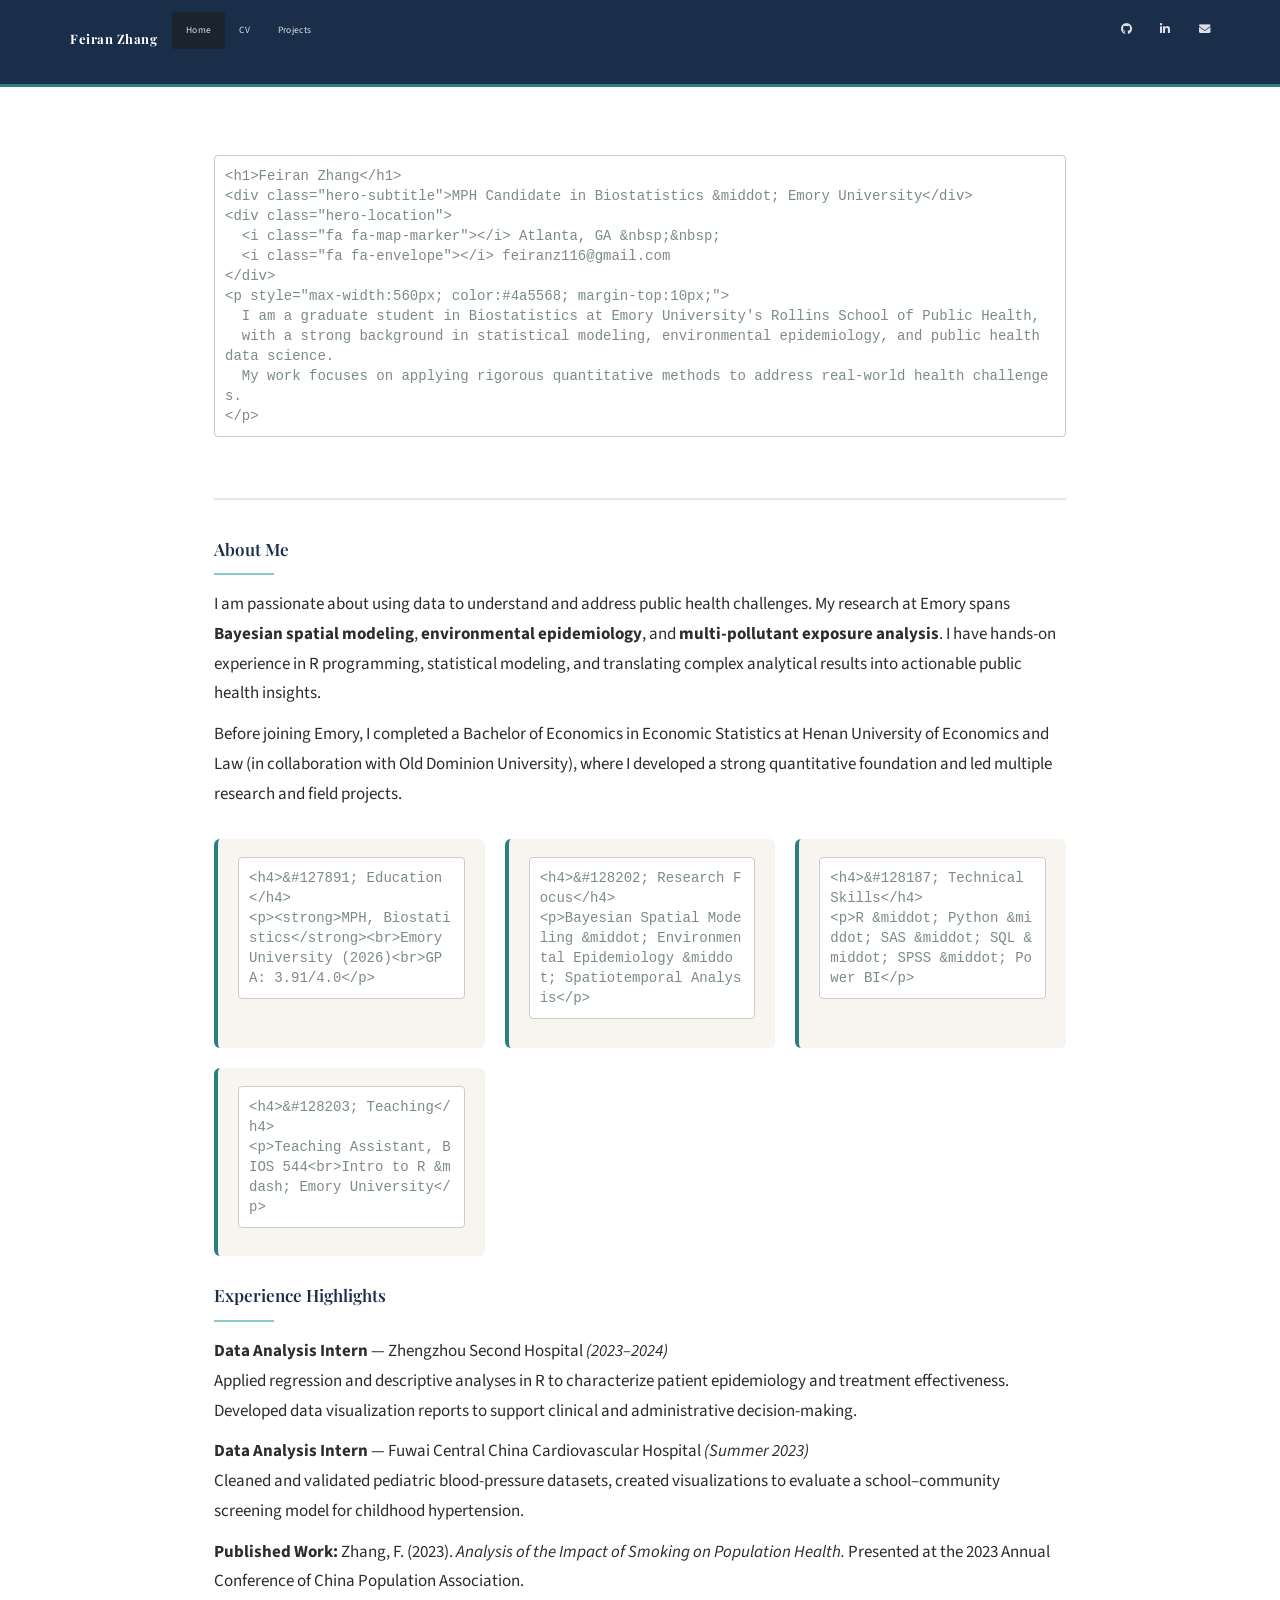
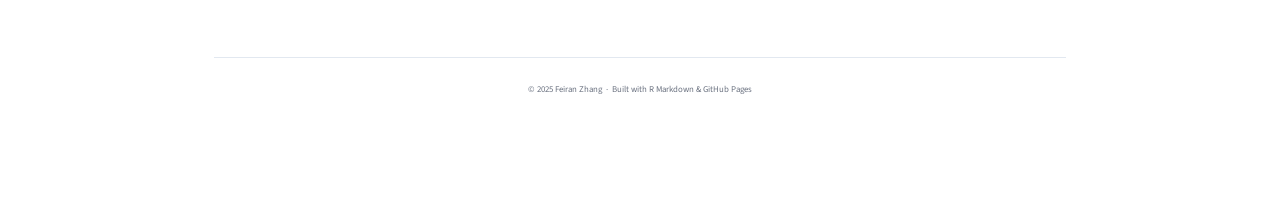
==== docs/index.html @ 0eebd3c4 "Initial website" ====
<!DOCTYPE html>

<html>

<head>

<meta charset="utf-8" />
<meta name="generator" content="pandoc" />
<meta http-equiv="X-UA-Compatible" content="IE=EDGE" />




<title>index.knit</title>

<script src="site_libs/header-attrs-2.31/header-attrs.js"></script>
<script src="site_libs/jquery-3.6.0/jquery-3.6.0.min.js"></script>
<meta name="viewport" content="width=device-width, initial-scale=1" />
<link href="site_libs/bootstrap-3.3.5/css/flatly.min.css" rel="stylesheet" />
<script src="site_libs/bootstrap-3.3.5/js/bootstrap.min.js"></script>
<script src="site_libs/bootstrap-3.3.5/shim/html5shiv.min.js"></script>
<script src="site_libs/bootstrap-3.3.5/shim/respond.min.js"></script>
<style>h1 {font-size: 34px;}
       h1.title {font-size: 38px;}
       h2 {font-size: 30px;}
       h3 {font-size: 24px;}
       h4 {font-size: 18px;}
       h5 {font-size: 16px;}
       h6 {font-size: 12px;}
       code {color: inherit; background-color: rgba(0, 0, 0, 0.04);}
       pre:not([class]) { background-color: white }</style>
<script src="site_libs/navigation-1.1/tabsets.js"></script>
<link href="site_libs/font-awesome-6.5.2/css/all.min.css" rel="stylesheet" />
<link href="site_libs/font-awesome-6.5.2/css/v4-shims.min.css" rel="stylesheet" />

<style type="text/css">
  code{white-space: pre-wrap;}
  span.smallcaps{font-variant: small-caps;}
  span.underline{text-decoration: underline;}
  div.column{display: inline-block; vertical-align: top; width: 50%;}
  div.hanging-indent{margin-left: 1.5em; text-indent: -1.5em;}
  ul.task-list{list-style: none;}
    </style>







<link rel="stylesheet" href="styles.css" type="text/css" />



<style type = "text/css">
.main-container {
  max-width: 940px;
  margin-left: auto;
  margin-right: auto;
}
img {
  max-width:100%;
}
.tabbed-pane {
  padding-top: 12px;
}
.html-widget {
  margin-bottom: 20px;
}
button.code-folding-btn:focus {
  outline: none;
}
summary {
  display: list-item;
}
details > summary > p:only-child {
  display: inline;
}
pre code {
  padding: 0;
}
</style>


<style type="text/css">
.dropdown-submenu {
  position: relative;
}
.dropdown-submenu>.dropdown-menu {
  top: 0;
  left: 100%;
  margin-top: -6px;
  margin-left: -1px;
  border-radius: 0 6px 6px 6px;
}
.dropdown-submenu:hover>.dropdown-menu {
  display: block;
}
.dropdown-submenu>a:after {
  display: block;
  content: " ";
  float: right;
  width: 0;
  height: 0;
  border-color: transparent;
  border-style: solid;
  border-width: 5px 0 5px 5px;
  border-left-color: #cccccc;
  margin-top: 5px;
  margin-right: -10px;
}
.dropdown-submenu:hover>a:after {
  border-left-color: #adb5bd;
}
.dropdown-submenu.pull-left {
  float: none;
}
.dropdown-submenu.pull-left>.dropdown-menu {
  left: -100%;
  margin-left: 10px;
  border-radius: 6px 0 6px 6px;
}
</style>

<script type="text/javascript">
// manage active state of menu based on current page
$(document).ready(function () {
  // active menu anchor
  href = window.location.pathname
  href = href.substr(href.lastIndexOf('/') + 1)
  if (href === "")
    href = "index.html";
  var menuAnchor = $('a[href="' + href + '"]');

  // mark the anchor link active (and if it's in a dropdown, also mark that active)
  var dropdown = menuAnchor.closest('li.dropdown');
  if (window.bootstrap) { // Bootstrap 4+
    menuAnchor.addClass('active');
    dropdown.find('> .dropdown-toggle').addClass('active');
  } else { // Bootstrap 3
    menuAnchor.parent().addClass('active');
    dropdown.addClass('active');
  }

  // Navbar adjustments
  var navHeight = $(".navbar").first().height() + 15;
  var style = document.createElement('style');
  var pt = "padding-top: " + navHeight + "px; ";
  var mt = "margin-top: -" + navHeight + "px; ";
  var css = "";
  // offset scroll position for anchor links (for fixed navbar)
  for (var i = 1; i <= 6; i++) {
    css += ".section h" + i + "{ " + pt + mt + "}\n";
  }
  style.innerHTML = "body {" + pt + "padding-bottom: 40px; }\n" + css;
  document.head.appendChild(style);
});
</script>

<!-- tabsets -->

<style type="text/css">
.tabset-dropdown > .nav-tabs {
  display: inline-table;
  max-height: 500px;
  min-height: 44px;
  overflow-y: auto;
  border: 1px solid #ddd;
  border-radius: 4px;
}

.tabset-dropdown > .nav-tabs > li.active:before, .tabset-dropdown > .nav-tabs.nav-tabs-open:before {
  content: "\e259";
  font-family: 'Glyphicons Halflings';
  display: inline-block;
  padding: 10px;
  border-right: 1px solid #ddd;
}

.tabset-dropdown > .nav-tabs.nav-tabs-open > li.active:before {
  content: "\e258";
  font-family: 'Glyphicons Halflings';
  border: none;
}

.tabset-dropdown > .nav-tabs > li.active {
  display: block;
}

.tabset-dropdown > .nav-tabs > li > a,
.tabset-dropdown > .nav-tabs > li > a:focus,
.tabset-dropdown > .nav-tabs > li > a:hover {
  border: none;
  display: inline-block;
  border-radius: 4px;
  background-color: transparent;
}

.tabset-dropdown > .nav-tabs.nav-tabs-open > li {
  display: block;
  float: none;
}

.tabset-dropdown > .nav-tabs > li {
  display: none;
}
</style>

<!-- code folding -->




</head>

<body>


<div class="container-fluid main-container">




<div class="navbar navbar-default  navbar-fixed-top" role="navigation">
  <div class="container">
    <div class="navbar-header">
      <button type="button" class="navbar-toggle collapsed" data-toggle="collapse" data-bs-toggle="collapse" data-target="#navbar" data-bs-target="#navbar">
        <span class="icon-bar"></span>
        <span class="icon-bar"></span>
        <span class="icon-bar"></span>
      </button>
      <a class="navbar-brand" href="index.html">Feiran Zhang</a>
    </div>
    <div id="navbar" class="navbar-collapse collapse">
      <ul class="nav navbar-nav">
        <li>
  <a href="index.html">Home</a>
</li>
<li>
  <a href="cv.html">CV</a>
</li>
<li>
  <a href="projects.html">Projects</a>
</li>
      </ul>
      <ul class="nav navbar-nav navbar-right">
        <li>
  <a href="https://github.com/feiran924">
    <span class="fa fa-github"></span>
     
  </a>
</li>
<li>
  <a href="https://www.linkedin.com/in/feiran-zhang-b29710403">
    <span class="fa fa-linkedin"></span>
     
  </a>
</li>
<li>
  <a href="mailto:feiranz116@gmail.com">
    <span class="fa fa-envelope"></span>
     
  </a>
</li>
      </ul>
    </div><!--/.nav-collapse -->
  </div><!--/.container -->
</div><!--/.navbar -->

<div id="header">




</div>


<div class="hero-section">
<div class="hero-text">
<pre><code>&lt;h1&gt;Feiran Zhang&lt;/h1&gt;
&lt;div class=&quot;hero-subtitle&quot;&gt;MPH Candidate in Biostatistics &amp;middot; Emory University&lt;/div&gt;
&lt;div class=&quot;hero-location&quot;&gt;
  &lt;i class=&quot;fa fa-map-marker&quot;&gt;&lt;/i&gt; Atlanta, GA &amp;nbsp;&amp;nbsp;
  &lt;i class=&quot;fa fa-envelope&quot;&gt;&lt;/i&gt; feiranz116@gmail.com
&lt;/div&gt;
&lt;p style=&quot;max-width:560px; color:#4a5568; margin-top:10px;&quot;&gt;
  I am a graduate student in Biostatistics at Emory University&#39;s Rollins School of Public Health, 
  with a strong background in statistical modeling, environmental epidemiology, and public health data science. 
  My work focuses on applying rigorous quantitative methods to address real-world health challenges.
&lt;/p&gt;</code></pre>
</div>
</div>
<div id="about-me" class="section level2">
<h2>About Me</h2>
<hr class="section-divider">
<p>I am passionate about using data to understand and address public
health challenges. My research at Emory spans <strong>Bayesian spatial
modeling</strong>, <strong>environmental epidemiology</strong>, and
<strong>multi-pollutant exposure analysis</strong>. I have hands-on
experience in R programming, statistical modeling, and translating
complex analytical results into actionable public health insights.</p>
<p>Before joining Emory, I completed a Bachelor of Economics in Economic
Statistics at Henan University of Economics and Law (in collaboration
with Old Dominion University), where I developed a strong quantitative
foundation and led multiple research and field projects.</p>
<div class="info-grid">
<div class="info-card">
<pre><code>&lt;h4&gt;&amp;#127891; Education&lt;/h4&gt;
&lt;p&gt;&lt;strong&gt;MPH, Biostatistics&lt;/strong&gt;&lt;br&gt;Emory University (2026)&lt;br&gt;GPA: 3.91/4.0&lt;/p&gt;</code></pre>
</div>
<div class="info-card">
<pre><code>&lt;h4&gt;&amp;#128202; Research Focus&lt;/h4&gt;
&lt;p&gt;Bayesian Spatial Modeling &amp;middot; Environmental Epidemiology &amp;middot; Spatiotemporal Analysis&lt;/p&gt;</code></pre>
</div>
<div class="info-card">
<pre><code>&lt;h4&gt;&amp;#128187; Technical Skills&lt;/h4&gt;
&lt;p&gt;R &amp;middot; Python &amp;middot; SAS &amp;middot; SQL &amp;middot; SPSS &amp;middot; Power BI&lt;/p&gt;</code></pre>
</div>
<div class="info-card">
<pre><code>&lt;h4&gt;&amp;#128203; Teaching&lt;/h4&gt;
&lt;p&gt;Teaching Assistant, BIOS 544&lt;br&gt;Intro to R &amp;mdash; Emory University&lt;/p&gt;</code></pre>
</div>
</div>
</div>
<div id="experience-highlights" class="section level2">
<h2>Experience Highlights</h2>
<hr class="section-divider">
<p><strong>Data Analysis Intern</strong> — Zhengzhou Second Hospital
<em>(2023–2024)</em><br />
Applied regression and descriptive analyses in R to characterize patient
epidemiology and treatment effectiveness. Developed data visualization
reports to support clinical and administrative decision-making.</p>
<p><strong>Data Analysis Intern</strong> — Fuwai Central China
Cardiovascular Hospital <em>(Summer 2023)</em><br />
Cleaned and validated pediatric blood-pressure datasets, created
visualizations to evaluate a school–community screening model for
childhood hypertension.</p>
<p><strong>Published Work:</strong> Zhang, F. (2023). <em>Analysis of
the Impact of Smoking on Population Health.</em> Presented at the 2023
Annual Conference of China Population Association.</p>
<div class="footer-section">
<p>© 2025 Feiran Zhang  ·  Built with R Markdown &amp; GitHub Pages</p>
</div>
</div>




</div>

<script>

// add bootstrap table styles to pandoc tables
function bootstrapStylePandocTables() {
  $('tr.odd').parent('tbody').parent('table').addClass('table table-condensed');
}
$(document).ready(function () {
  bootstrapStylePandocTables();
});


</script>

<!-- tabsets -->

<script>
$(document).ready(function () {
  window.buildTabsets("TOC");
});

$(document).ready(function () {
  $('.tabset-dropdown > .nav-tabs > li').click(function () {
    $(this).parent().toggleClass('nav-tabs-open');
  });
});
</script>

<!-- code folding -->


<!-- dynamically load mathjax for compatibility with self-contained -->
<script>
  (function () {
    var script = document.createElement("script");
    script.type = "text/javascript";
    script.src  = "https://mathjax.rstudio.com/latest/MathJax.js?config=TeX-AMS-MML_HTMLorMML";
    document.getElementsByTagName("head")[0].appendChild(script);
  })();
</script>

</body>
</html>
---- docs/site_libs/bootstrap-3.3.5/css/flatly.min.css ----
@font-face {
  font-family: 'Lato';
  font-style: normal;
  font-weight: 400;
  src: url(fonts/Lato.ttf) format('truetype');
}
@font-face {
  font-family: 'Lato';
  font-style: normal;
  font-weight: 700;
  src: url(fonts/LatoBold.ttf) format('truetype');
}
@font-face {
  font-family: 'Lato';
  font-style: italic;
  font-weight: 400;
  src: url(fonts/LatoItalic.ttf) format('truetype');
}

/*!
 * bootswatch v3.3.6
 * Homepage: http://bootswatch.com
 * Copyright 2012-2015 Thomas Park
 * Licensed under MIT
 * Based on Bootstrap
*//*!
 * Bootstrap v3.3.6 (http://getbootstrap.com)
 * Copyright 2011-2015 Twitter, Inc.
 * Licensed under MIT (https://github.com/twbs/bootstrap/blob/master/LICENSE)
 *//*! normalize.css v3.0.3 | MIT License | github.com/necolas/normalize.css */html{font-family:sans-serif;-ms-text-size-adjust:100%;-webkit-text-size-adjust:100%}body{margin:0}article,aside,details,figcaption,figure,footer,header,hgroup,main,menu,nav,section,summary{display:block}audio,canvas,progress,video{display:inline-block;vertical-align:baseline}audio:not([controls]){display:none;height:0}[hidden],template{display:none}a{background-color:transparent}a:active,a:hover{outline:0}abbr[title]{border-bottom:1px dotted}b,strong{font-weight:bold}dfn{font-style:italic}h1{font-size:2em;margin:0.67em 0}mark{background:#ff0;color:#000}small{font-size:80%}sub,sup{font-size:75%;line-height:0;position:relative;vertical-align:baseline}sup{top:-0.5em}sub{bottom:-0.25em}img{border:0}svg:not(:root){overflow:hidden}figure{margin:1em 40px}hr{-webkit-box-sizing:content-box;-moz-box-sizing:content-box;box-sizing:content-box;height:0}pre{overflow:auto}code,kbd,pre,samp{font-family:monospace, monospace;font-size:1em}button,input,optgroup,select,textarea{color:inherit;font:inherit;margin:0}button{overflow:visible}button,select{text-transform:none}button,html input[type="button"],input[type="reset"],input[type="submit"]{-webkit-appearance:button;cursor:pointer}button[disabled],html input[disabled]{cursor:default}button::-moz-focus-inner,input::-moz-focus-inner{border:0;padding:0}input{line-height:normal}input[type="checkbox"],input[type="radio"]{-webkit-box-sizing:border-box;-moz-box-sizing:border-box;box-sizing:border-box;padding:0}input[type="number"]::-webkit-inner-spin-button,input[type="number"]::-webkit-outer-spin-button{height:auto}input[type="search"]{-webkit-appearance:textfield;-webkit-box-sizing:content-box;-moz-box-sizing:content-box;box-sizing:content-box}input[type="search"]::-webkit-search-cancel-button,input[type="search"]::-webkit-search-decoration{-webkit-appearance:none}fieldset{border:1px solid #c0c0c0;margin:0 2px;padding:0.35em 0.625em 0.75em}legend{border:0;padding:0}textarea{overflow:auto}optgroup{font-weight:bold}table{border-collapse:collapse;border-spacing:0}td,th{padding:0}/*! Source: https://github.com/h5bp/html5-boilerplate/blob/master/src/css/main.css */@media print{*,*:before,*:after{background:transparent !important;color:#000 !important;-webkit-box-shadow:none !important;box-shadow:none !important;text-shadow:none !important}a,a:visited{text-decoration:underline}a[href]:after{content:" (" attr(href) ")"}abbr[title]:after{content:" (" attr(title) ")"}a[href^="#"]:after,a[href^="javascript:"]:after{content:""}pre,blockquote{border:1px solid #999;page-break-inside:avoid}thead{display:table-header-group}tr,img{page-break-inside:avoid}img{max-width:100% !important}p,h2,h3{orphans:3;widows:3}h2,h3{page-break-after:avoid}.navbar{display:none}.btn>.caret,.dropup>.btn>.caret{border-top-color:#000 !important}.label{border:1px solid #000}.table{border-collapse:collapse !important}.table td,.table th{background-color:#fff !important}.table-bordered th,.table-bordered td{border:1px solid #ddd !important}}@font-face{font-family:'Glyphicons Halflings';src:url('../fonts/glyphicons-halflings-regular.eot');src:url('../fonts/glyphicons-halflings-regular.eot?#iefix') format('embedded-opentype'),url('../fonts/glyphicons-halflings-regular.woff') format('woff'),url('../fonts/glyphicons-halflings-regular.ttf') format('truetype'),url('../fonts/glyphicons-halflings-regular.svg#glyphicons_halflingsregular') format('svg')}.glyphicon{position:relative;top:1px;display:inline-block;font-family:'Glyphicons Halflings';font-style:normal;font-weight:normal;line-height:1;-webkit-font-smoothing:antialiased;-moz-osx-font-smoothing:grayscale}.glyphicon-asterisk:before{content:"\002a"}.glyphicon-plus:before{content:"\002b"}.glyphicon-euro:before,.glyphicon-eur:before{content:"\20ac"}.glyphicon-minus:before{content:"\2212"}.glyphicon-cloud:before{content:"\2601"}.glyphicon-envelope:before{content:"\2709"}.glyphicon-pencil:before{content:"\270f"}.glyphicon-glass:before{content:"\e001"}.glyphicon-music:before{content:"\e002"}.glyphicon-search:before{content:"\e003"}.glyphicon-heart:before{content:"\e005"}.glyphicon-star:before{content:"\e006"}.glyphicon-star-empty:before{content:"\e007"}.glyphicon-user:before{content:"\e008"}.glyphicon-film:before{content:"\e009"}.glyphicon-th-large:before{content:"\e010"}.glyphicon-th:before{content:"\e011"}.glyphicon-th-list:before{content:"\e012"}.glyphicon-ok:before{content:"\e013"}.glyphicon-remove:before{content:"\e014"}.glyphicon-zoom-in:before{content:"\e015"}.glyphicon-zoom-out:before{content:"\e016"}.glyphicon-off:before{content:"\e017"}.glyphicon-signal:before{content:"\e018"}.glyphicon-cog:before{content:"\e019"}.glyphicon-trash:before{content:"\e020"}.glyphicon-home:before{content:"\e021"}.glyphicon-file:before{content:"\e022"}.glyphicon-time:before{content:"\e023"}.glyphicon-road:before{content:"\e024"}.glyphicon-download-alt:before{content:"\e025"}.glyphicon-download:before{content:"\e026"}.glyphicon-upload:before{content:"\e027"}.glyphicon-inbox:before{content:"\e028"}.glyphicon-play-circle:before{content:"\e029"}.glyphicon-repeat:before{content:"\e030"}.glyphicon-refresh:before{content:"\e031"}.glyphicon-list-alt:before{content:"\e032"}.glyphicon-lock:before{content:"\e033"}.glyphicon-flag:before{content:"\e034"}.glyphicon-headphones:before{content:"\e035"}.glyphicon-volume-off:before{content:"\e036"}.glyphicon-volume-down:before{content:"\e037"}.glyphicon-volume-up:before{content:"\e038"}.glyphicon-qrcode:before{content:"\e039"}.glyphicon-barcode:before{content:"\e040"}.glyphicon-tag:before{content:"\e041"}.glyphicon-tags:before{content:"\e042"}.glyphicon-book:before{content:"\e043"}.glyphicon-bookmark:before{content:"\e044"}.glyphicon-print:before{content:"\e045"}.glyphicon-camera:before{content:"\e046"}.glyphicon-font:before{content:"\e047"}.glyphicon-bold:before{content:"\e048"}.glyphicon-italic:before{content:"\e049"}.glyphicon-text-height:before{content:"\e050"}.glyphicon-text-width:before{content:"\e051"}.glyphicon-align-left:before{content:"\e052"}.glyphicon-align-center:before{content:"\e053"}.glyphicon-align-right:before{content:"\e054"}.glyphicon-align-justify:before{content:"\e055"}.glyphicon-list:before{content:"\e056"}.glyphicon-indent-left:before{content:"\e057"}.glyphicon-indent-right:before{content:"\e058"}.glyphicon-facetime-video:before{content:"\e059"}.glyphicon-picture:before{content:"\e060"}.glyphicon-map-marker:before{content:"\e062"}.glyphicon-adjust:before{content:"\e063"}.glyphicon-tint:before{content:"\e064"}.glyphicon-edit:before{content:"\e065"}.glyphicon-share:before{content:"\e066"}.glyphicon-check:before{content:"\e067"}.glyphicon-move:before{content:"\e068"}.glyphicon-step-backward:before{content:"\e069"}.glyphicon-fast-backward:before{content:"\e070"}.glyphicon-backward:before{content:"\e071"}.glyphicon-play:before{content:"\e072"}.glyphicon-pause:before{content:"\e073"}.glyphicon-stop:before{content:"\e074"}.glyphicon-forward:before{content:"\e075"}.glyphicon-fast-forward:before{content:"\e076"}.glyphicon-step-forward:before{content:"\e077"}.glyphicon-eject:before{content:"\e078"}.glyphicon-chevron-left:before{content:"\e079"}.glyphicon-chevron-right:before{content:"\e080"}.glyphicon-plus-sign:before{content:"\e081"}.glyphicon-minus-sign:before{content:"\e082"}.glyphicon-remove-sign:before{content:"\e083"}.glyphicon-ok-sign:before{content:"\e084"}.glyphicon-question-sign:before{content:"\e085"}.glyphicon-info-sign:before{content:"\e086"}.glyphicon-screenshot:before{content:"\e087"}.glyphicon-remove-circle:before{content:"\e088"}.glyphicon-ok-circle:before{content:"\e089"}.glyphicon-ban-circle:before{content:"\e090"}.glyphicon-arrow-left:before{content:"\e091"}.glyphicon-arrow-right:before{content:"\e092"}.glyphicon-arrow-up:before{content:"\e093"}.glyphicon-arrow-down:before{content:"\e094"}.glyphicon-share-alt:before{content:"\e095"}.glyphicon-resize-full:before{content:"\e096"}.glyphicon-resize-small:before{content:"\e097"}.glyphicon-exclamation-sign:before{content:"\e101"}.glyphicon-gift:before{content:"\e102"}.glyphicon-leaf:before{content:"\e103"}.glyphicon-fire:before{content:"\e104"}.glyphicon-eye-open:before{content:"\e105"}.glyphicon-eye-close:before{content:"\e106"}.glyphicon-warning-sign:before{content:"\e107"}.glyphicon-plane:before{content:"\e108"}.glyphicon-calendar:before{content:"\e109"}.glyphicon-random:before{content:"\e110"}.glyphicon-comment:before{content:"\e111"}.glyphicon-magnet:before{content:"\e112"}.glyphicon-chevron-up:before{content:"\e113"}.glyphicon-chevron-down:before{content:"\e114"}.glyphicon-retweet:before{content:"\e115"}.glyphicon-shopping-cart:before{content:"\e116"}.glyphicon-folder-close:before{content:"\e117"}.glyphicon-folder-open:before{content:"\e118"}.glyphicon-resize-vertical:before{content:"\e119"}.glyphicon-resize-horizontal:before{content:"\e120"}.glyphicon-hdd:before{content:"\e121"}.glyphicon-bullhorn:before{content:"\e122"}.glyphicon-bell:before{content:"\e123"}.glyphicon-certificate:before{content:"\e124"}.glyphicon-thumbs-up:before{content:"\e125"}.glyphicon-thumbs-down:before{content:"\e126"}.glyphicon-hand-right:before{content:"\e127"}.glyphicon-hand-left:before{content:"\e128"}.glyphicon-hand-up:before{content:"\e129"}.glyphicon-hand-down:before{content:"\e130"}.glyphicon-circle-arrow-right:before{content:"\e131"}.glyphicon-circle-arrow-left:before{content:"\e132"}.glyphicon-circle-arrow-up:before{content:"\e133"}.glyphicon-circle-arrow-down:before{content:"\e134"}.glyphicon-globe:before{content:"\e135"}.glyphicon-wrench:before{content:"\e136"}.glyphicon-tasks:before{content:"\e137"}.glyphicon-filter:before{content:"\e138"}.glyphicon-briefcase:before{content:"\e139"}.glyphicon-fullscreen:before{content:"\e140"}.glyphicon-dashboard:before{content:"\e141"}.glyphicon-paperclip:before{content:"\e142"}.glyphicon-heart-empty:before{content:"\e143"}.glyphicon-link:before{content:"\e144"}.glyphicon-phone:before{content:"\e145"}.glyphicon-pushpin:before{content:"\e146"}.glyphicon-usd:before{content:"\e148"}.glyphicon-gbp:before{content:"\e149"}.glyphicon-sort:before{content:"\e150"}.glyphicon-sort-by-alphabet:before{content:"\e151"}.glyphicon-sort-by-alphabet-alt:before{content:"\e152"}.glyphicon-sort-by-order:before{content:"\e153"}.glyphicon-sort-by-order-alt:before{content:"\e154"}.glyphicon-sort-by-attributes:before{content:"\e155"}.glyphicon-sort-by-attributes-alt:before{content:"\e156"}.glyphicon-unchecked:before{content:"\e157"}.glyphicon-expand:before{content:"\e158"}.glyphicon-collapse-down:before{content:"\e159"}.glyphicon-collapse-up:before{content:"\e160"}.glyphicon-log-in:before{content:"\e161"}.glyphicon-flash:before{content:"\e162"}.glyphicon-log-out:before{content:"\e163"}.glyphicon-new-window:before{content:"\e164"}.glyphicon-record:before{content:"\e165"}.glyphicon-save:before{content:"\e166"}.glyphicon-open:before{content:"\e167"}.glyphicon-saved:before{content:"\e168"}.glyphicon-import:before{content:"\e169"}.glyphicon-export:before{content:"\e170"}.glyphicon-send:before{content:"\e171"}.glyphicon-floppy-disk:before{content:"\e172"}.glyphicon-floppy-saved:before{content:"\e173"}.glyphicon-floppy-remove:before{content:"\e174"}.glyphicon-floppy-save:before{content:"\e175"}.glyphicon-floppy-open:before{content:"\e176"}.glyphicon-credit-card:before{content:"\e177"}.glyphicon-transfer:before{content:"\e178"}.glyphicon-cutlery:before{content:"\e179"}.glyphicon-header:before{content:"\e180"}.glyphicon-compressed:before{content:"\e181"}.glyphicon-earphone:before{content:"\e182"}.glyphicon-phone-alt:before{content:"\e183"}.glyphicon-tower:before{content:"\e184"}.glyphicon-stats:before{content:"\e185"}.glyphicon-sd-video:before{content:"\e186"}.glyphicon-hd-video:before{content:"\e187"}.glyphicon-subtitles:before{content:"\e188"}.glyphicon-sound-stereo:before{content:"\e189"}.glyphicon-sound-dolby:before{content:"\e190"}.glyphicon-sound-5-1:before{content:"\e191"}.glyphicon-sound-6-1:before{content:"\e192"}.glyphicon-sound-7-1:before{content:"\e193"}.glyphicon-copyright-mark:before{content:"\e194"}.glyphicon-registration-mark:before{content:"\e195"}.glyphicon-cloud-download:before{content:"\e197"}.glyphicon-cloud-upload:before{content:"\e198"}.glyphicon-tree-conifer:before{content:"\e199"}.glyphicon-tree-deciduous:before{content:"\e200"}.glyphicon-cd:before{content:"\e201"}.glyphicon-save-file:before{content:"\e202"}.glyphicon-open-file:before{content:"\e203"}.glyphicon-level-up:before{content:"\e204"}.glyphicon-copy:before{content:"\e205"}.glyphicon-paste:before{content:"\e206"}.glyphicon-alert:before{content:"\e209"}.glyphicon-equalizer:before{content:"\e210"}.glyphicon-king:before{content:"\e211"}.glyphicon-queen:before{content:"\e212"}.glyphicon-pawn:before{content:"\e213"}.glyphicon-bishop:before{content:"\e214"}.glyphicon-knight:before{content:"\e215"}.glyphicon-baby-formula:before{content:"\e216"}.glyphicon-tent:before{content:"\26fa"}.glyphicon-blackboard:before{content:"\e218"}.glyphicon-bed:before{content:"\e219"}.glyphicon-apple:before{content:"\f8ff"}.glyphicon-erase:before{content:"\e221"}.glyphicon-hourglass:before{content:"\231b"}.glyphicon-lamp:before{content:"\e223"}.glyphicon-duplicate:before{content:"\e224"}.glyphicon-piggy-bank:before{content:"\e225"}.glyphicon-scissors:before{content:"\e226"}.glyphicon-bitcoin:before{content:"\e227"}.glyphicon-btc:before{content:"\e227"}.glyphicon-xbt:before{content:"\e227"}.glyphicon-yen:before{content:"\00a5"}.glyphicon-jpy:before{content:"\00a5"}.glyphicon-ruble:before{content:"\20bd"}.glyphicon-rub:before{content:"\20bd"}.glyphicon-scale:before{content:"\e230"}.glyphicon-ice-lolly:before{content:"\e231"}.glyphicon-ice-lolly-tasted:before{content:"\e232"}.glyphicon-education:before{content:"\e233"}.glyphicon-option-horizontal:before{content:"\e234"}.glyphicon-option-vertical:before{content:"\e235"}.glyphicon-menu-hamburger:before{content:"\e236"}.glyphicon-modal-window:before{content:"\e237"}.glyphicon-oil:before{content:"\e238"}.glyphicon-grain:before{content:"\e239"}.glyphicon-sunglasses:before{content:"\e240"}.glyphicon-text-size:before{content:"\e241"}.glyphicon-text-color:before{content:"\e242"}.glyphicon-text-background:before{content:"\e243"}.glyphicon-object-align-top:before{content:"\e244"}.glyphicon-object-align-bottom:before{content:"\e245"}.glyphicon-object-align-horizontal:before{content:"\e246"}.glyphicon-object-align-left:before{content:"\e247"}.glyphicon-object-align-vertical:before{content:"\e248"}.glyphicon-object-align-right:before{content:"\e249"}.glyphicon-triangle-right:before{content:"\e250"}.glyphicon-triangle-left:before{content:"\e251"}.glyphicon-triangle-bottom:before{content:"\e252"}.glyphicon-triangle-top:before{content:"\e253"}.glyphicon-console:before{content:"\e254"}.glyphicon-superscript:before{content:"\e255"}.glyphicon-subscript:before{content:"\e256"}.glyphicon-menu-left:before{content:"\e257"}.glyphicon-menu-right:before{content:"\e258"}.glyphicon-menu-down:before{content:"\e259"}.glyphicon-menu-up:before{content:"\e260"}*{-webkit-box-sizing:border-box;-moz-box-sizing:border-box;box-sizing:border-box}*:before,*:after{-webkit-box-sizing:border-box;-moz-box-sizing:border-box;box-sizing:border-box}html{font-size:10px;-webkit-tap-highlight-color:rgba(0,0,0,0)}body{font-family:"Lato","Helvetica Neue",Helvetica,Arial,sans-serif;font-size:15px;line-height:1.42857143;color:#2c3e50;background-color:#ffffff}input,button,select,textarea{font-family:inherit;font-size:inherit;line-height:inherit}a{color:#18bc9c;text-decoration:none}a:hover,a:focus{color:#18bc9c;text-decoration:underline}a:focus{outline:thin dotted;outline:5px auto -webkit-focus-ring-color;outline-offset:-2px}figure{margin:0}img{vertical-align:middle}.img-responsive,.thumbnail>img,.thumbnail a>img,.carousel-inner>.item>img,.carousel-inner>.item>a>img{display:block;max-width:100%;height:auto}.img-rounded{border-radius:6px}.img-thumbnail{padding:4px;line-height:1.42857143;background-color:#ffffff;border:1px solid #ecf0f1;border-radius:4px;-webkit-transition:all .2s ease-in-out;-o-transition:all .2s ease-in-out;transition:all .2s ease-in-out;display:inline-block;max-width:100%;height:auto}.img-circle{border-radius:50%}hr{margin-top:21px;margin-bottom:21px;border:0;border-top:1px solid #ecf0f1}.sr-only{position:absolute;width:1px;height:1px;margin:-1px;padding:0;overflow:hidden;clip:rect(0, 0, 0, 0);border:0}.sr-only-focusable:active,.sr-only-focusable:focus{position:static;width:auto;height:auto;margin:0;overflow:visible;clip:auto}[role="button"]{cursor:pointer}h1,h2,h3,h4,h5,h6,.h1,.h2,.h3,.h4,.h5,.h6{font-family:"Lato","Helvetica Neue",Helvetica,Arial,sans-serif;font-weight:400;line-height:1.1;color:inherit}h1 small,h2 small,h3 small,h4 small,h5 small,h6 small,.h1 small,.h2 small,.h3 small,.h4 small,.h5 small,.h6 small,h1 .small,h2 .small,h3 .small,h4 .small,h5 .small,h6 .small,.h1 .small,.h2 .small,.h3 .small,.h4 .small,.h5 .small,.h6 .small{font-weight:normal;line-height:1;color:#b4bcc2}h1,.h1,h2,.h2,h3,.h3{margin-top:21px;margin-bottom:10.5px}h1 small,.h1 small,h2 small,.h2 small,h3 small,.h3 small,h1 .small,.h1 .small,h2 .small,.h2 .small,h3 .small,.h3 .small{font-size:65%}h4,.h4,h5,.h5,h6,.h6{margin-top:10.5px;margin-bottom:10.5px}h4 small,.h4 small,h5 small,.h5 small,h6 small,.h6 small,h4 .small,.h4 .small,h5 .small,.h5 .small,h6 .small,.h6 .small{font-size:75%}h1,.h1{font-size:39px}h2,.h2{font-size:32px}h3,.h3{font-size:26px}h4,.h4{font-size:19px}h5,.h5{font-size:15px}h6,.h6{font-size:13px}p{margin:0 0 10.5px}.lead{margin-bottom:21px;font-size:17px;font-weight:300;line-height:1.4}@media (min-width:768px){.lead{font-size:22.5px}}small,.small{font-size:86%}mark,.mark{background-color:#f39c12;padding:.2em}.text-left{text-align:left}.text-right{text-align:right}.text-center{text-align:center}.text-justify{text-align:justify}.text-nowrap{white-space:nowrap}.text-lowercase{text-transform:lowercase}.text-uppercase{text-transform:uppercase}.text-capitalize{text-transform:capitalize}.text-muted{color:#b4bcc2}.text-primary{color:#2c3e50}a.text-primary:hover,a.text-primary:focus{color:#1a242f}.text-success{color:#ffffff}a.text-success:hover,a.text-success:focus{color:#e6e6e6}.text-info{color:#ffffff}a.text-info:hover,a.text-info:focus{color:#e6e6e6}.text-warning{color:#ffffff}a.text-warning:hover,a.text-warning:focus{color:#e6e6e6}.text-danger{color:#ffffff}a.text-danger:hover,a.text-danger:focus{color:#e6e6e6}.bg-primary{color:#fff;background-color:#2c3e50}a.bg-primary:hover,a.bg-primary:focus{background-color:#1a242f}.bg-success{background-color:#18bc9c}a.bg-success:hover,a.bg-success:focus{background-color:#128f76}.bg-info{background-color:#3498db}a.bg-info:hover,a.bg-info:focus{background-color:#217dbb}.bg-warning{background-color:#f39c12}a.bg-warning:hover,a.bg-warning:focus{background-color:#c87f0a}.bg-danger{background-color:#e74c3c}a.bg-danger:hover,a.bg-danger:focus{background-color:#d62c1a}.page-header{padding-bottom:9.5px;margin:42px 0 21px;border-bottom:1px solid transparent}ul,ol{margin-top:0;margin-bottom:10.5px}ul ul,ol ul,ul ol,ol ol{margin-bottom:0}.list-unstyled{padding-left:0;list-style:none}.list-inline{padding-left:0;list-style:none;margin-left:-5px}.list-inline>li{display:inline-block;padding-left:5px;padding-right:5px}dl{margin-top:0;margin-bottom:21px}dt,dd{line-height:1.42857143}dt{font-weight:bold}dd{margin-left:0}@media (min-width:768px){.dl-horizontal dt{float:left;width:160px;clear:left;text-align:right;overflow:hidden;text-overflow:ellipsis;white-space:nowrap}.dl-horizontal dd{margin-left:180px}}abbr[title],abbr[data-original-title]{cursor:help;border-bottom:1px dotted #b4bcc2}.initialism{font-size:90%;text-transform:uppercase}blockquote{padding:10.5px 21px;margin:0 0 21px;font-size:18.75px;border-left:5px solid #ecf0f1}blockquote p:last-child,blockquote ul:last-child,blockquote ol:last-child{margin-bottom:0}blockquote footer,blockquote small,blockquote .small{display:block;font-size:80%;line-height:1.42857143;color:#b4bcc2}blockquote footer:before,blockquote small:before,blockquote .small:before{content:'\2014 \00A0'}.blockquote-reverse,blockquote.pull-right{padding-right:15px;padding-left:0;border-right:5px solid #ecf0f1;border-left:0;text-align:right}.blockquote-reverse footer:before,blockquote.pull-right footer:before,.blockquote-reverse small:before,blockquote.pull-right small:before,.blockquote-reverse .small:before,blockquote.pull-right .small:before{content:''}.blockquote-reverse footer:after,blockquote.pull-right footer:after,.blockquote-reverse small:after,blockquote.pull-right small:after,.blockquote-reverse .small:after,blockquote.pull-right .small:after{content:'\00A0 \2014'}address{margin-bottom:21px;font-style:normal;line-height:1.42857143}code,kbd,pre,samp{font-family:monospace}code{padding:2px 4px;font-size:90%;color:#c7254e;background-color:#f9f2f4;border-radius:4px}kbd{padding:2px 4px;font-size:90%;color:#ffffff;background-color:#333333;border-radius:3px;-webkit-box-shadow:inset 0 -1px 0 rgba(0,0,0,0.25);box-shadow:inset 0 -1px 0 rgba(0,0,0,0.25)}kbd kbd{padding:0;font-size:100%;font-weight:bold;-webkit-box-shadow:none;box-shadow:none}pre{display:block;padding:10px;margin:0 0 10.5px;font-size:14px;line-height:1.42857143;word-break:break-all;word-wrap:break-word;color:#7b8a8b;background-color:#ecf0f1;border:1px solid #cccccc;border-radius:4px}pre code{padding:0;font-size:inherit;color:inherit;white-space:pre-wrap;background-color:transparent;border-radius:0}.pre-scrollable{max-height:340px;overflow-y:scroll}.container{margin-right:auto;margin-left:auto;padding-left:15px;padding-right:15px}@media (min-width:768px){.container{width:750px}}@media (min-width:992px){.container{width:970px}}@media (min-width:1200px){.container{width:1170px}}.container-fluid{margin-right:auto;margin-left:auto;padding-left:15px;padding-right:15px}.row{margin-left:-15px;margin-right:-15px}.col-xs-1,.col-sm-1,.col-md-1,.col-lg-1,.col-xs-2,.col-sm-2,.col-md-2,.col-lg-2,.col-xs-3,.col-sm-3,.col-md-3,.col-lg-3,.col-xs-4,.col-sm-4,.col-md-4,.col-lg-4,.col-xs-5,.col-sm-5,.col-md-5,.col-lg-5,.col-xs-6,.col-sm-6,.col-md-6,.col-lg-6,.col-xs-7,.col-sm-7,.col-md-7,.col-lg-7,.col-xs-8,.col-sm-8,.col-md-8,.col-lg-8,.col-xs-9,.col-sm-9,.col-md-9,.col-lg-9,.col-xs-10,.col-sm-10,.col-md-10,.col-lg-10,.col-xs-11,.col-sm-11,.col-md-11,.col-lg-11,.col-xs-12,.col-sm-12,.col-md-12,.col-lg-12{position:relative;min-height:1px;padding-left:15px;padding-right:15px}.col-xs-1,.col-xs-2,.col-xs-3,.col-xs-4,.col-xs-5,.col-xs-6,.col-xs-7,.col-xs-8,.col-xs-9,.col-xs-10,.col-xs-11,.col-xs-12{float:left}.col-xs-12{width:100%}.col-xs-11{width:91.66666667%}.col-xs-10{width:83.33333333%}.col-xs-9{width:75%}.col-xs-8{width:66.66666667%}.col-xs-7{width:58.33333333%}.col-xs-6{width:50%}.col-xs-5{width:41.66666667%}.col-xs-4{width:33.33333333%}.col-xs-3{width:25%}.col-xs-2{width:16.66666667%}.col-xs-1{width:8.33333333%}.col-xs-pull-12{right:100%}.col-xs-pull-11{right:91.66666667%}.col-xs-pull-10{right:83.33333333%}.col-xs-pull-9{right:75%}.col-xs-pull-8{right:66.66666667%}.col-xs-pull-7{right:58.33333333%}.col-xs-pull-6{right:50%}.col-xs-pull-5{right:41.66666667%}.col-xs-pull-4{right:33.33333333%}.col-xs-pull-3{right:25%}.col-xs-pull-2{right:16.66666667%}.col-xs-pull-1{right:8.33333333%}.col-xs-pull-0{right:auto}.col-xs-push-12{left:100%}.col-xs-push-11{left:91.66666667%}.col-xs-push-10{left:83.33333333%}.col-xs-push-9{left:75%}.col-xs-push-8{left:66.66666667%}.col-xs-push-7{left:58.33333333%}.col-xs-push-6{left:50%}.col-xs-push-5{left:41.66666667%}.col-xs-push-4{left:33.33333333%}.col-xs-push-3{left:25%}.col-xs-push-2{left:16.66666667%}.col-xs-push-1{left:8.33333333%}.col-xs-push-0{left:auto}.col-xs-offset-12{margin-left:100%}.col-xs-offset-11{margin-left:91.66666667%}.col-xs-offset-10{margin-left:83.33333333%}.col-xs-offset-9{margin-left:75%}.col-xs-offset-8{margin-left:66.66666667%}.col-xs-offset-7{margin-left:58.33333333%}.col-xs-offset-6{margin-left:50%}.col-xs-offset-5{margin-left:41.66666667%}.col-xs-offset-4{margin-left:33.33333333%}.col-xs-offset-3{margin-left:25%}.col-xs-offset-2{margin-left:16.66666667%}.col-xs-offset-1{margin-left:8.33333333%}.col-xs-offset-0{margin-left:0%}@media (min-width:768px){.col-sm-1,.col-sm-2,.col-sm-3,.col-sm-4,.col-sm-5,.col-sm-6,.col-sm-7,.col-sm-8,.col-sm-9,.col-sm-10,.col-sm-11,.col-sm-12{float:left}.col-sm-12{width:100%}.col-sm-11{width:91.66666667%}.col-sm-10{width:83.33333333%}.col-sm-9{width:75%}.col-sm-8{width:66.66666667%}.col-sm-7{width:58.33333333%}.col-sm-6{width:50%}.col-sm-5{width:41.66666667%}.col-sm-4{width:33.33333333%}.col-sm-3{width:25%}.col-sm-2{width:16.66666667%}.col-sm-1{width:8.33333333%}.col-sm-pull-12{right:100%}.col-sm-pull-11{right:91.66666667%}.col-sm-pull-10{right:83.33333333%}.col-sm-pull-9{right:75%}.col-sm-pull-8{right:66.66666667%}.col-sm-pull-7{right:58.33333333%}.col-sm-pull-6{right:50%}.col-sm-pull-5{right:41.66666667%}.col-sm-pull-4{right:33.33333333%}.col-sm-pull-3{right:25%}.col-sm-pull-2{right:16.66666667%}.col-sm-pull-1{right:8.33333333%}.col-sm-pull-0{right:auto}.col-sm-push-12{left:100%}.col-sm-push-11{left:91.66666667%}.col-sm-push-10{left:83.33333333%}.col-sm-push-9{left:75%}.col-sm-push-8{left:66.66666667%}.col-sm-push-7{left:58.33333333%}.col-sm-push-6{left:50%}.col-sm-push-5{left:41.66666667%}.col-sm-push-4{left:33.33333333%}.col-sm-push-3{left:25%}.col-sm-push-2{left:16.66666667%}.col-sm-push-1{left:8.33333333%}.col-sm-push-0{left:auto}.col-sm-offset-12{margin-left:100%}.col-sm-offset-11{margin-left:91.66666667%}.col-sm-offset-10{margin-left:83.33333333%}.col-sm-offset-9{margin-left:75%}.col-sm-offset-8{margin-left:66.66666667%}.col-sm-offset-7{margin-left:58.33333333%}.col-sm-offset-6{margin-left:50%}.col-sm-offset-5{margin-left:41.66666667%}.col-sm-offset-4{margin-left:33.33333333%}.col-sm-offset-3{margin-left:25%}.col-sm-offset-2{margin-left:16.66666667%}.col-sm-offset-1{margin-left:8.33333333%}.col-sm-offset-0{margin-left:0%}}@media (min-width:992px){.col-md-1,.col-md-2,.col-md-3,.col-md-4,.col-md-5,.col-md-6,.col-md-7,.col-md-8,.col-md-9,.col-md-10,.col-md-11,.col-md-12{float:left}.col-md-12{width:100%}.col-md-11{width:91.66666667%}.col-md-10{width:83.33333333%}.col-md-9{width:75%}.col-md-8{width:66.66666667%}.col-md-7{width:58.33333333%}.col-md-6{width:50%}.col-md-5{width:41.66666667%}.col-md-4{width:33.33333333%}.col-md-3{width:25%}.col-md-2{width:16.66666667%}.col-md-1{width:8.33333333%}.col-md-pull-12{right:100%}.col-md-pull-11{right:91.66666667%}.col-md-pull-10{right:83.33333333%}.col-md-pull-9{right:75%}.col-md-pull-8{right:66.66666667%}.col-md-pull-7{right:58.33333333%}.col-md-pull-6{right:50%}.col-md-pull-5{right:41.66666667%}.col-md-pull-4{right:33.33333333%}.col-md-pull-3{right:25%}.col-md-pull-2{right:16.66666667%}.col-md-pull-1{right:8.33333333%}.col-md-pull-0{right:auto}.col-md-push-12{left:100%}.col-md-push-11{left:91.66666667%}.col-md-push-10{left:83.33333333%}.col-md-push-9{left:75%}.col-md-push-8{left:66.66666667%}.col-md-push-7{left:58.33333333%}.col-md-push-6{left:50%}.col-md-push-5{left:41.66666667%}.col-md-push-4{left:33.33333333%}.col-md-push-3{left:25%}.col-md-push-2{left:16.66666667%}.col-md-push-1{left:8.33333333%}.col-md-push-0{left:auto}.col-md-offset-12{margin-left:100%}.col-md-offset-11{margin-left:91.66666667%}.col-md-offset-10{margin-left:83.33333333%}.col-md-offset-9{margin-left:75%}.col-md-offset-8{margin-left:66.66666667%}.col-md-offset-7{margin-left:58.33333333%}.col-md-offset-6{margin-left:50%}.col-md-offset-5{margin-left:41.66666667%}.col-md-offset-4{margin-left:33.33333333%}.col-md-offset-3{margin-left:25%}.col-md-offset-2{margin-left:16.66666667%}.col-md-offset-1{margin-left:8.33333333%}.col-md-offset-0{margin-left:0%}}@media (min-width:1200px){.col-lg-1,.col-lg-2,.col-lg-3,.col-lg-4,.col-lg-5,.col-lg-6,.col-lg-7,.col-lg-8,.col-lg-9,.col-lg-10,.col-lg-11,.col-lg-12{float:left}.col-lg-12{width:100%}.col-lg-11{width:91.66666667%}.col-lg-10{width:83.33333333%}.col-lg-9{width:75%}.col-lg-8{width:66.66666667%}.col-lg-7{width:58.33333333%}.col-lg-6{width:50%}.col-lg-5{width:41.66666667%}.col-lg-4{width:33.33333333%}.col-lg-3{width:25%}.col-lg-2{width:16.66666667%}.col-lg-1{width:8.33333333%}.col-lg-pull-12{right:100%}.col-lg-pull-11{right:91.66666667%}.col-lg-pull-10{right:83.33333333%}.col-lg-pull-9{right:75%}.col-lg-pull-8{right:66.66666667%}.col-lg-pull-7{right:58.33333333%}.col-lg-pull-6{right:50%}.col-lg-pull-5{right:41.66666667%}.col-lg-pull-4{right:33.33333333%}.col-lg-pull-3{right:25%}.col-lg-pull-2{right:16.66666667%}.col-lg-pull-1{right:8.33333333%}.col-lg-pull-0{right:auto}.col-lg-push-12{left:100%}.col-lg-push-11{left:91.66666667%}.col-lg-push-10{left:83.33333333%}.col-lg-push-9{left:75%}.col-lg-push-8{left:66.66666667%}.col-lg-push-7{left:58.33333333%}.col-lg-push-6{left:50%}.col-lg-push-5{left:41.66666667%}.col-lg-push-4{left:33.33333333%}.col-lg-push-3{left:25%}.col-lg-push-2{left:16.66666667%}.col-lg-push-1{left:8.33333333%}.col-lg-push-0{left:auto}.col-lg-offset-12{margin-left:100%}.col-lg-offset-11{margin-left:91.66666667%}.col-lg-offset-10{margin-left:83.33333333%}.col-lg-offset-9{margin-left:75%}.col-lg-offset-8{margin-left:66.66666667%}.col-lg-offset-7{margin-left:58.33333333%}.col-lg-offset-6{margin-left:50%}.col-lg-offset-5{margin-left:41.66666667%}.col-lg-offset-4{margin-left:33.33333333%}.col-lg-offset-3{margin-left:25%}.col-lg-offset-2{margin-left:16.66666667%}.col-lg-offset-1{margin-left:8.33333333%}.col-lg-offset-0{margin-left:0%}}table{background-color:transparent}caption{padding-top:8px;padding-bottom:8px;color:#b4bcc2;text-align:left}th{}.table{width:100%;max-width:100%;margin-bottom:21px}.table>thead>tr>th,.table>tbody>tr>th,.table>tfoot>tr>th,.table>thead>tr>td,.table>tbody>tr>td,.table>tfoot>tr>td{padding:8px;line-height:1.42857143;vertical-align:top;border-top:1px solid #ecf0f1}.table>thead>tr>th{vertical-align:bottom;border-bottom:2px solid #ecf0f1}.table>caption+thead>tr:first-child>th,.table>colgroup+thead>tr:first-child>th,.table>thead:first-child>tr:first-child>th,.table>caption+thead>tr:first-child>td,.table>colgroup+thead>tr:first-child>td,.table>thead:first-child>tr:first-child>td{border-top:0}.table>tbody+tbody{border-top:2px solid #ecf0f1}.table .table{background-color:#ffffff}.table-condensed>thead>tr>th,.table-condensed>tbody>tr>th,.table-condensed>tfoot>tr>th,.table-condensed>thead>tr>td,.table-condensed>tbody>tr>td,.table-condensed>tfoot>tr>td{padding:5px}.table-bordered{border:1px solid #ecf0f1}.table-bordered>thead>tr>th,.table-bordered>tbody>tr>th,.table-bordered>tfoot>tr>th,.table-bordered>thead>tr>td,.table-bordered>tbody>tr>td,.table-bordered>tfoot>tr>td{border:1px solid #ecf0f1}.table-bordered>thead>tr>th,.table-bordered>thead>tr>td{border-bottom-width:2px}.table-striped>tbody>tr:nth-of-type(odd){background-color:#f9f9f9}.table-hover>tbody>tr:hover{background-color:#ecf0f1}table col[class*="col-"]{position:static;float:none;display:table-column}table td[class*="col-"],table th[class*="col-"]{position:static;float:none;display:table-cell}.table>thead>tr>td.active,.table>tbody>tr>td.active,.table>tfoot>tr>td.active,.table>thead>tr>th.active,.table>tbody>tr>th.active,.table>tfoot>tr>th.active,.table>thead>tr.active>td,.table>tbody>tr.active>td,.table>tfoot>tr.active>td,.table>thead>tr.active>th,.table>tbody>tr.active>th,.table>tfoot>tr.active>th{background-color:#ecf0f1}.table-hover>tbody>tr>td.active:hover,.table-hover>tbody>tr>th.active:hover,.table-hover>tbody>tr.active:hover>td,.table-hover>tbody>tr:hover>.active,.table-hover>tbody>tr.active:hover>th{background-color:#dde4e6}.table>thead>tr>td.success,.table>tbody>tr>td.success,.table>tfoot>tr>td.success,.table>thead>tr>th.success,.table>tbody>tr>th.success,.table>tfoot>tr>th.success,.table>thead>tr.success>td,.table>tbody>tr.success>td,.table>tfoot>tr.success>td,.table>thead>tr.success>th,.table>tbody>tr.success>th,.table>tfoot>tr.success>th{background-color:#18bc9c}.table-hover>tbody>tr>td.success:hover,.table-hover>tbody>tr>th.success:hover,.table-hover>tbody>tr.success:hover>td,.table-hover>tbody>tr:hover>.success,.table-hover>tbody>tr.success:hover>th{background-color:#15a589}.table>thead>tr>td.info,.table>tbody>tr>td.info,.table>tfoot>tr>td.info,.table>thead>tr>th.info,.table>tbody>tr>th.info,.table>tfoot>tr>th.info,.table>thead>tr.info>td,.table>tbody>tr.info>td,.table>tfoot>tr.info>td,.table>thead>tr.info>th,.table>tbody>tr.info>th,.table>tfoot>tr.info>th{background-color:#3498db}.table-hover>tbody>tr>td.info:hover,.table-hover>tbody>tr>th.info:hover,.table-hover>tbody>tr.info:hover>td,.table-hover>tbody>tr:hover>.info,.table-hover>tbody>tr.info:hover>th{background-color:#258cd1}.table>thead>tr>td.warning,.table>tbody>tr>td.warning,.table>tfoot>tr>td.warning,.table>thead>tr>th.warning,.table>tbody>tr>th.warning,.table>tfoot>tr>th.warning,.table>thead>tr.warning>td,.table>tbody>tr.warning>td,.table>tfoot>tr.warning>td,.table>thead>tr.warning>th,.table>tbody>tr.warning>th,.table>tfoot>tr.warning>th{background-color:#f39c12}.table-hover>tbody>tr>td.warning:hover,.table-hover>tbody>tr>th.warning:hover,.table-hover>tbody>tr.warning:hover>td,.table-hover>tbody>tr:hover>.warning,.table-hover>tbody>tr.warning:hover>th{background-color:#e08e0b}.table>thead>tr>td.danger,.table>tbody>tr>td.danger,.table>tfoot>tr>td.danger,.table>thead>tr>th.danger,.table>tbody>tr>th.danger,.table>tfoot>tr>th.danger,.table>thead>tr.danger>td,.table>tbody>tr.danger>td,.table>tfoot>tr.danger>td,.table>thead>tr.danger>th,.table>tbody>tr.danger>th,.table>tfoot>tr.danger>th{background-color:#e74c3c}.table-hover>tbody>tr>td.danger:hover,.table-hover>tbody>tr>th.danger:hover,.table-hover>tbody>tr.danger:hover>td,.table-hover>tbody>tr:hover>.danger,.table-hover>tbody>tr.danger:hover>th{background-color:#e43725}.table-responsive{overflow-x:auto;min-height:0.01%}@media screen and (max-width:767px){.table-responsive{width:100%;margin-bottom:15.75px;overflow-y:hidden;-ms-overflow-style:-ms-autohiding-scrollbar;border:1px solid #ecf0f1}.table-responsive>.table{margin-bottom:0}.table-responsive>.table>thead>tr>th,.table-responsive>.table>tbody>tr>th,.table-responsive>.table>tfoot>tr>th,.table-responsive>.table>thead>tr>td,.table-responsive>.table>tbody>tr>td,.table-responsive>.table>tfoot>tr>td{white-space:nowrap}.table-responsive>.table-bordered{border:0}.table-responsive>.table-bordered>thead>tr>th:first-child,.table-responsive>.table-bordered>tbody>tr>th:first-child,.table-responsive>.table-bordered>tfoot>tr>th:first-child,.table-responsive>.table-bordered>thead>tr>td:first-child,.table-responsive>.table-bordered>tbody>tr>td:first-child,.table-responsive>.table-bordered>tfoot>tr>td:first-child{border-left:0}.table-responsive>.table-bordered>thead>tr>th:last-child,.table-responsive>.table-bordered>tbody>tr>th:last-child,.table-responsive>.table-bordered>tfoot>tr>th:last-child,.table-responsive>.table-bordered>thead>tr>td:last-child,.table-responsive>.table-bordered>tbody>tr>td:last-child,.table-responsive>.table-bordered>tfoot>tr>td:last-child{border-right:0}.table-responsive>.table-bordered>tbody>tr:last-child>th,.table-responsive>.table-bordered>tfoot>tr:last-child>th,.table-responsive>.table-bordered>tbody>tr:last-child>td,.table-responsive>.table-bordered>tfoot>tr:last-child>td{border-bottom:0}}fieldset{padding:0;margin:0;border:0;min-width:0}legend{display:block;width:100%;padding:0;margin-bottom:21px;font-size:22.5px;line-height:inherit;color:#2c3e50;border:0;border-bottom:1px solid transparent}label{display:inline-block;max-width:100%;margin-bottom:5px;font-weight:bold}input[type="search"]{-webkit-box-sizing:border-box;-moz-box-sizing:border-box;box-sizing:border-box}input[type="radio"],input[type="checkbox"]{margin:4px 0 0;margin-top:1px \9;line-height:normal}input[type="file"]{display:block}input[type="range"]{display:block;width:100%}select[multiple],select[size]{height:auto}input[type="file"]:focus,input[type="radio"]:focus,input[type="checkbox"]:focus{outline:thin dotted;outline:5px auto -webkit-focus-ring-color;outline-offset:-2px}output{display:block;padding-top:11px;font-size:15px;line-height:1.42857143;color:#2c3e50}.form-control{display:block;width:100%;height:45px;padding:10px 15px;font-size:15px;line-height:1.42857143;color:#2c3e50;background-color:#ffffff;background-image:none;border:1px solid #dce4ec;border-radius:4px;-webkit-box-shadow:inset 0 1px 1px rgba(0,0,0,0.075);box-shadow:inset 0 1px 1px rgba(0,0,0,0.075);-webkit-transition:border-color ease-in-out .15s,-webkit-box-shadow ease-in-out .15s;-o-transition:border-color ease-in-out .15s,box-shadow ease-in-out .15s;transition:border-color ease-in-out .15s,box-shadow ease-in-out .15s}.form-control:focus{border-color:#2c3e50;outline:0;-webkit-box-shadow:inset 0 1px 1px rgba(0,0,0,0.075),0 0 8px rgba(44,62,80,0.6);box-shadow:inset 0 1px 1px rgba(0,0,0,0.075),0 0 8px rgba(44,62,80,0.6)}.form-control::-moz-placeholder{color:#acb6c0;opacity:1}.form-control:-ms-input-placeholder{color:#acb6c0}.form-control::-webkit-input-placeholder{color:#acb6c0}.form-control::-ms-expand{border:0;background-color:transparent}.form-control[disabled],.form-control[readonly],fieldset[disabled] .form-control{background-color:#ecf0f1;opacity:1}.form-control[disabled],fieldset[disabled] .form-control{cursor:not-allowed}textarea.form-control{height:auto}input[type="search"]{-webkit-appearance:none}@media screen and (-webkit-min-device-pixel-ratio:0){input[type="date"].form-control,input[type="time"].form-control,input[type="datetime-local"].form-control,input[type="month"].form-control{line-height:45px}input[type="date"].input-sm,input[type="time"].input-sm,input[type="datetime-local"].input-sm,input[type="month"].input-sm,.input-group-sm input[type="date"],.input-group-sm input[type="time"],.input-group-sm input[type="datetime-local"],.input-group-sm input[type="month"]{line-height:35px}input[type="date"].input-lg,input[type="time"].input-lg,input[type="datetime-local"].input-lg,input[type="month"].input-lg,.input-group-lg input[type="date"],.input-group-lg input[type="time"],.input-group-lg input[type="datetime-local"],.input-group-lg input[type="month"]{line-height:66px}}.form-group{margin-bottom:15px}.radio,.checkbox{position:relative;display:block;margin-top:10px;margin-bottom:10px}.radio label,.checkbox label{min-height:21px;padding-left:20px;margin-bottom:0;font-weight:normal;cursor:pointer}.radio input[type="radio"],.radio-inline input[type="radio"],.checkbox input[type="checkbox"],.checkbox-inline input[type="checkbox"]{position:absolute;margin-left:-20px;margin-top:4px \9}.radio+.radio,.checkbox+.checkbox{margin-top:-5px}.radio-inline,.checkbox-inline{position:relative;display:inline-block;padding-left:20px;margin-bottom:0;vertical-align:middle;font-weight:normal;cursor:pointer}.radio-inline+.radio-inline,.checkbox-inline+.checkbox-inline{margin-top:0;margin-left:10px}input[type="radio"][disabled],input[type="checkbox"][disabled],input[type="radio"].disabled,input[type="checkbox"].disabled,fieldset[disabled] input[type="radio"],fieldset[disabled] input[type="checkbox"]{cursor:not-allowed}.radio-inline.disabled,.checkbox-inline.disabled,fieldset[disabled] .radio-inline,fieldset[disabled] .checkbox-inline{cursor:not-allowed}.radio.disabled label,.checkbox.disabled label,fieldset[disabled] .radio label,fieldset[disabled] .checkbox label{cursor:not-allowed}.form-control-static{padding-top:11px;padding-bottom:11px;margin-bottom:0;min-height:36px}.form-control-static.input-lg,.form-control-static.input-sm{padding-left:0;padding-right:0}.input-sm{height:35px;padding:6px 9px;font-size:13px;line-height:1.5;border-radius:3px}select.input-sm{height:35px;line-height:35px}textarea.input-sm,select[multiple].input-sm{height:auto}.form-group-sm .form-control{height:35px;padding:6px 9px;font-size:13px;line-height:1.5;border-radius:3px}.form-group-sm select.form-control{height:35px;line-height:35px}.form-group-sm textarea.form-control,.form-group-sm select[multiple].form-control{height:auto}.form-group-sm .form-control-static{height:35px;min-height:34px;padding:7px 9px;font-size:13px;line-height:1.5}.input-lg{height:66px;padding:18px 27px;font-size:19px;line-height:1.3333333;border-radius:6px}select.input-lg{height:66px;line-height:66px}textarea.input-lg,select[multiple].input-lg{height:auto}.form-group-lg .form-control{height:66px;padding:18px 27px;font-size:19px;line-height:1.3333333;border-radius:6px}.form-group-lg select.form-control{height:66px;line-height:66px}.form-group-lg textarea.form-control,.form-group-lg select[multiple].form-control{height:auto}.form-group-lg .form-control-static{height:66px;min-height:40px;padding:19px 27px;font-size:19px;line-height:1.3333333}.has-feedback{position:relative}.has-feedback .form-control{padding-right:56.25px}.form-control-feedback{position:absolute;top:0;right:0;z-index:2;display:block;width:45px;height:45px;line-height:45px;text-align:center;pointer-events:none}.input-lg+.form-control-feedback,.input-group-lg+.form-control-feedback,.form-group-lg .form-control+.form-control-feedback{width:66px;height:66px;line-height:66px}.input-sm+.form-control-feedback,.input-group-sm+.form-control-feedback,.form-group-sm .form-control+.form-control-feedback{width:35px;height:35px;line-height:35px}.has-success .help-block,.has-success .control-label,.has-success .radio,.has-success .checkbox,.has-success .radio-inline,.has-success .checkbox-inline,.has-success.radio label,.has-success.checkbox label,.has-success.radio-inline label,.has-success.checkbox-inline label{color:#ffffff}.has-success .form-control{border-color:#ffffff;-webkit-box-shadow:inset 0 1px 1px rgba(0,0,0,0.075);box-shadow:inset 0 1px 1px rgba(0,0,0,0.075)}.has-success .form-control:focus{border-color:#e6e6e6;-webkit-box-shadow:inset 0 1px 1px rgba(0,0,0,0.075),0 0 6px #fff;box-shadow:inset 0 1px 1px rgba(0,0,0,0.075),0 0 6px #fff}.has-success .input-group-addon{color:#ffffff;border-color:#ffffff;background-color:#18bc9c}.has-success .form-control-feedback{color:#ffffff}.has-warning .help-block,.has-warning .control-label,.has-warning .radio,.has-warning .checkbox,.has-warning .radio-inline,.has-warning .checkbox-inline,.has-warning.radio label,.has-warning.checkbox label,.has-warning.radio-inline label,.has-warning.checkbox-inline label{color:#ffffff}.has-warning .form-control{border-color:#ffffff;-webkit-box-shadow:inset 0 1px 1px rgba(0,0,0,0.075);box-shadow:inset 0 1px 1px rgba(0,0,0,0.075)}.has-warning .form-control:focus{border-color:#e6e6e6;-webkit-box-shadow:inset 0 1px 1px rgba(0,0,0,0.075),0 0 6px #fff;box-shadow:inset 0 1px 1px rgba(0,0,0,0.075),0 0 6px #fff}.has-warning .input-group-addon{color:#ffffff;border-color:#ffffff;background-color:#f39c12}.has-warning .form-control-feedback{color:#ffffff}.has-error .help-block,.has-error .control-label,.has-error .radio,.has-error .checkbox,.has-error .radio-inline,.has-error .checkbox-inline,.has-error.radio label,.has-error.checkbox label,.has-error.radio-inline label,.has-error.checkbox-inline label{color:#ffffff}.has-error .form-control{border-color:#ffffff;-webkit-box-shadow:inset 0 1px 1px rgba(0,0,0,0.075);box-shadow:inset 0 1px 1px rgba(0,0,0,0.075)}.has-error .form-control:focus{border-color:#e6e6e6;-webkit-box-shadow:inset 0 1px 1px rgba(0,0,0,0.075),0 0 6px #fff;box-shadow:inset 0 1px 1px rgba(0,0,0,0.075),0 0 6px #fff}.has-error .input-group-addon{color:#ffffff;border-color:#ffffff;background-color:#e74c3c}.has-error .form-control-feedback{color:#ffffff}.has-feedback label~.form-control-feedback{top:26px}.has-feedback label.sr-only~.form-control-feedback{top:0}.help-block{display:block;margin-top:5px;margin-bottom:10px;color:#597ea2}@media (min-width:768px){.form-inline .form-group{display:inline-block;margin-bottom:0;vertical-align:middle}.form-inline .form-control{display:inline-block;width:auto;vertical-align:middle}.form-inline .form-control-static{display:inline-block}.form-inline .input-group{display:inline-table;vertical-align:middle}.form-inline .input-group .input-group-addon,.form-inline .input-group .input-group-btn,.form-inline .input-group .form-control{width:auto}.form-inline .input-group>.form-control{width:100%}.form-inline .control-label{margin-bottom:0;vertical-align:middle}.form-inline .radio,.form-inline .checkbox{display:inline-block;margin-top:0;margin-bottom:0;vertical-align:middle}.form-inline .radio label,.form-inline .checkbox label{padding-left:0}.form-inline .radio input[type="radio"],.form-inline .checkbox input[type="checkbox"]{position:relative;margin-left:0}.form-inline .has-feedback .form-control-feedback{top:0}}.form-horizontal .radio,.form-horizontal .checkbox,.form-horizontal .radio-inline,.form-horizontal .checkbox-inline{margin-top:0;margin-bottom:0;padding-top:11px}.form-horizontal .radio,.form-horizontal .checkbox{min-height:32px}.form-horizontal .form-group{margin-left:-15px;margin-right:-15px}@media (min-width:768px){.form-horizontal .control-label{text-align:right;margin-bottom:0;padding-top:11px}}.form-horizontal .has-feedback .form-control-feedback{right:15px}@media (min-width:768px){.form-horizontal .form-group-lg .control-label{padding-top:19px;font-size:19px}}@media (min-width:768px){.form-horizontal .form-group-sm .control-label{padding-top:7px;font-size:13px}}.btn{display:inline-block;margin-bottom:0;font-weight:normal;text-align:center;vertical-align:middle;-ms-touch-action:manipulation;touch-action:manipulation;cursor:pointer;background-image:none;border:1px solid transparent;white-space:nowrap;padding:10px 15px;font-size:15px;line-height:1.42857143;border-radius:4px;-webkit-user-select:none;-moz-user-select:none;-ms-user-select:none;user-select:none}.btn:focus,.btn:active:focus,.btn.active:focus,.btn.focus,.btn:active.focus,.btn.active.focus{outline:thin dotted;outline:5px auto -webkit-focus-ring-color;outline-offset:-2px}.btn:hover,.btn:focus,.btn.focus{color:#ffffff;text-decoration:none}.btn:active,.btn.active{outline:0;background-image:none;-webkit-box-shadow:inset 0 3px 5px rgba(0,0,0,0.125);box-shadow:inset 0 3px 5px rgba(0,0,0,0.125)}.btn.disabled,.btn[disabled],fieldset[disabled] .btn{cursor:not-allowed;opacity:0.65;filter:alpha(opacity=65);-webkit-box-shadow:none;box-shadow:none}a.btn.disabled,fieldset[disabled] a.btn{pointer-events:none}.btn-default{color:#ffffff;background-color:#95a5a6;border-color:#95a5a6}.btn-default:focus,.btn-default.focus{color:#ffffff;background-color:#798d8f;border-color:#566566}.btn-default:hover{color:#ffffff;background-color:#798d8f;border-color:#74898a}.btn-default:active,.btn-default.active,.open>.dropdown-toggle.btn-default{color:#ffffff;background-color:#798d8f;border-color:#74898a}.btn-default:active:hover,.btn-default.active:hover,.open>.dropdown-toggle.btn-default:hover,.btn-default:active:focus,.btn-default.active:focus,.open>.dropdown-toggle.btn-default:focus,.btn-default:active.focus,.btn-default.active.focus,.open>.dropdown-toggle.btn-default.focus{color:#ffffff;background-color:#687b7c;border-color:#566566}.btn-default:active,.btn-default.active,.open>.dropdown-toggle.btn-default{background-image:none}.btn-default.disabled:hover,.btn-default[disabled]:hover,fieldset[disabled] .btn-default:hover,.btn-default.disabled:focus,.btn-default[disabled]:focus,fieldset[disabled] .btn-default:focus,.btn-default.disabled.focus,.btn-default[disabled].focus,fieldset[disabled] .btn-default.focus{background-color:#95a5a6;border-color:#95a5a6}.btn-default .badge{color:#95a5a6;background-color:#ffffff}.btn-primary{color:#ffffff;background-color:#2c3e50;border-color:#2c3e50}.btn-primary:focus,.btn-primary.focus{color:#ffffff;background-color:#1a242f;border-color:#000000}.btn-primary:hover{color:#ffffff;background-color:#1a242f;border-color:#161f29}.btn-primary:active,.btn-primary.active,.open>.dropdown-toggle.btn-primary{color:#ffffff;background-color:#1a242f;border-color:#161f29}.btn-primary:active:hover,.btn-primary.active:hover,.open>.dropdown-toggle.btn-primary:hover,.btn-primary:active:focus,.btn-primary.active:focus,.open>.dropdown-toggle.btn-primary:focus,.btn-primary:active.focus,.btn-primary.active.focus,.open>.dropdown-toggle.btn-primary.focus{color:#ffffff;background-color:#0d1318;border-color:#000000}.btn-primary:active,.btn-primary.active,.open>.dropdown-toggle.btn-primary{background-image:none}.btn-primary.disabled:hover,.btn-primary[disabled]:hover,fieldset[disabled] .btn-primary:hover,.btn-primary.disabled:focus,.btn-primary[disabled]:focus,fieldset[disabled] .btn-primary:focus,.btn-primary.disabled.focus,.btn-primary[disabled].focus,fieldset[disabled] .btn-primary.focus{background-color:#2c3e50;border-color:#2c3e50}.btn-primary .badge{color:#2c3e50;background-color:#ffffff}.btn-success{color:#ffffff;background-color:#18bc9c;border-color:#18bc9c}.btn-success:focus,.btn-success.focus{color:#ffffff;background-color:#128f76;border-color:#0a4b3e}.btn-success:hover{color:#ffffff;background-color:#128f76;border-color:#11866f}.btn-success:active,.btn-success.active,.open>.dropdown-toggle.btn-success{color:#ffffff;background-color:#128f76;border-color:#11866f}.btn-success:active:hover,.btn-success.active:hover,.open>.dropdown-toggle.btn-success:hover,.btn-success:active:focus,.btn-success.active:focus,.open>.dropdown-toggle.btn-success:focus,.btn-success:active.focus,.btn-success.active.focus,.open>.dropdown-toggle.btn-success.focus{color:#ffffff;background-color:#0e6f5c;border-color:#0a4b3e}.btn-success:active,.btn-success.active,.open>.dropdown-toggle.btn-success{background-image:none}.btn-success.disabled:hover,.btn-success[disabled]:hover,fieldset[disabled] .btn-success:hover,.btn-success.disabled:focus,.btn-success[disabled]:focus,fieldset[disabled] .btn-success:focus,.btn-success.disabled.focus,.btn-success[disabled].focus,fieldset[disabled] .btn-success.focus{background-color:#18bc9c;border-color:#18bc9c}.btn-success .badge{color:#18bc9c;background-color:#ffffff}.btn-info{color:#ffffff;background-color:#3498db;border-color:#3498db}.btn-info:focus,.btn-info.focus{color:#ffffff;background-color:#217dbb;border-color:#16527a}.btn-info:hover{color:#ffffff;background-color:#217dbb;border-color:#2077b2}.btn-info:active,.btn-info.active,.open>.dropdown-toggle.btn-info{color:#ffffff;background-color:#217dbb;border-color:#2077b2}.btn-info:active:hover,.btn-info.active:hover,.open>.dropdown-toggle.btn-info:hover,.btn-info:active:focus,.btn-info.active:focus,.open>.dropdown-toggle.btn-info:focus,.btn-info:active.focus,.btn-info.active.focus,.open>.dropdown-toggle.btn-info.focus{color:#ffffff;background-color:#1c699d;border-color:#16527a}.btn-info:active,.btn-info.active,.open>.dropdown-toggle.btn-info{background-image:none}.btn-info.disabled:hover,.btn-info[disabled]:hover,fieldset[disabled] .btn-info:hover,.btn-info.disabled:focus,.btn-info[disabled]:focus,fieldset[disabled] .btn-info:focus,.btn-info.disabled.focus,.btn-info[disabled].focus,fieldset[disabled] .btn-info.focus{background-color:#3498db;border-color:#3498db}.btn-info .badge{color:#3498db;background-color:#ffffff}.btn-warning{color:#ffffff;background-color:#f39c12;border-color:#f39c12}.btn-warning:focus,.btn-warning.focus{color:#ffffff;background-color:#c87f0a;border-color:#7f5006}.btn-warning:hover{color:#ffffff;background-color:#c87f0a;border-color:#be780a}.btn-warning:active,.btn-warning.active,.open>.dropdown-toggle.btn-warning{color:#ffffff;background-color:#c87f0a;border-color:#be780a}.btn-warning:active:hover,.btn-warning.active:hover,.open>.dropdown-toggle.btn-warning:hover,.btn-warning:active:focus,.btn-warning.active:focus,.open>.dropdown-toggle.btn-warning:focus,.btn-warning:active.focus,.btn-warning.active.focus,.open>.dropdown-toggle.btn-warning.focus{color:#ffffff;background-color:#a66908;border-color:#7f5006}.btn-warning:active,.btn-warning.active,.open>.dropdown-toggle.btn-warning{background-image:none}.btn-warning.disabled:hover,.btn-warning[disabled]:hover,fieldset[disabled] .btn-warning:hover,.btn-warning.disabled:focus,.btn-warning[disabled]:focus,fieldset[disabled] .btn-warning:focus,.btn-warning.disabled.focus,.btn-warning[disabled].focus,fieldset[disabled] .btn-warning.focus{background-color:#f39c12;border-color:#f39c12}.btn-warning .badge{color:#f39c12;background-color:#ffffff}.btn-danger{color:#ffffff;background-color:#e74c3c;border-color:#e74c3c}.btn-danger:focus,.btn-danger.focus{color:#ffffff;background-color:#d62c1a;border-color:#921e12}.btn-danger:hover{color:#ffffff;background-color:#d62c1a;border-color:#cd2a19}.btn-danger:active,.btn-danger.active,.open>.dropdown-toggle.btn-danger{color:#ffffff;background-color:#d62c1a;border-color:#cd2a19}.btn-danger:active:hover,.btn-danger.active:hover,.open>.dropdown-toggle.btn-danger:hover,.btn-danger:active:focus,.btn-danger.active:focus,.open>.dropdown-toggle.btn-danger:focus,.btn-danger:active.focus,.btn-danger.active.focus,.open>.dropdown-toggle.btn-danger.focus{color:#ffffff;background-color:#b62516;border-color:#921e12}.btn-danger:active,.btn-danger.active,.open>.dropdown-toggle.btn-danger{background-image:none}.btn-danger.disabled:hover,.btn-danger[disabled]:hover,fieldset[disabled] .btn-danger:hover,.btn-danger.disabled:focus,.btn-danger[disabled]:focus,fieldset[disabled] .btn-danger:focus,.btn-danger.disabled.focus,.btn-danger[disabled].focus,fieldset[disabled] .btn-danger.focus{background-color:#e74c3c;border-color:#e74c3c}.btn-danger .badge{color:#e74c3c;background-color:#ffffff}.btn-link{color:#18bc9c;font-weight:normal;border-radius:0}.btn-link,.btn-link:active,.btn-link.active,.btn-link[disabled],fieldset[disabled] .btn-link{background-color:transparent;-webkit-box-shadow:none;box-shadow:none}.btn-link,.btn-link:hover,.btn-link:focus,.btn-link:active{border-color:transparent}.btn-link:hover,.btn-link:focus{color:#18bc9c;text-decoration:underline;background-color:transparent}.btn-link[disabled]:hover,fieldset[disabled] .btn-link:hover,.btn-link[disabled]:focus,fieldset[disabled] .btn-link:focus{color:#b4bcc2;text-decoration:none}.btn-lg,.btn-group-lg>.btn{padding:18px 27px;font-size:19px;line-height:1.3333333;border-radius:6px}.btn-sm,.btn-group-sm>.btn{padding:6px 9px;font-size:13px;line-height:1.5;border-radius:3px}.btn-xs,.btn-group-xs>.btn{padding:1px 5px;font-size:13px;line-height:1.5;border-radius:3px}.btn-block{display:block;width:100%}.btn-block+.btn-block{margin-top:5px}input[type="submit"].btn-block,input[type="reset"].btn-block,input[type="button"].btn-block{width:100%}.fade{opacity:0;-webkit-transition:opacity 0.15s linear;-o-transition:opacity 0.15s linear;transition:opacity 0.15s linear}.fade.in{opacity:1}.collapse{display:none}.collapse.in{display:block}tr.collapse.in{display:table-row}tbody.collapse.in{display:table-row-group}.collapsing{position:relative;height:0;overflow:hidden;-webkit-transition-property:height, visibility;-o-transition-property:height, visibility;transition-property:height, visibility;-webkit-transition-duration:0.35s;-o-transition-duration:0.35s;transition-duration:0.35s;-webkit-transition-timing-function:ease;-o-transition-timing-function:ease;transition-timing-function:ease}.caret{display:inline-block;width:0;height:0;margin-left:2px;vertical-align:middle;border-top:4px dashed;border-top:4px solid \9;border-right:4px solid transparent;border-left:4px solid transparent}.dropup,.dropdown{position:relative}.dropdown-toggle:focus{outline:0}.dropdown-menu{position:absolute;top:100%;left:0;z-index:1000;display:none;float:left;min-width:160px;padding:5px 0;margin:2px 0 0;list-style:none;font-size:15px;text-align:left;background-color:#ffffff;border:1px solid #cccccc;border:1px solid rgba(0,0,0,0.15);border-radius:4px;-webkit-box-shadow:0 6px 12px rgba(0,0,0,0.175);box-shadow:0 6px 12px rgba(0,0,0,0.175);-webkit-background-clip:padding-box;background-clip:padding-box}.dropdown-menu.pull-right{right:0;left:auto}.dropdown-menu .divider{height:1px;margin:9.5px 0;overflow:hidden;background-color:#e5e5e5}.dropdown-menu>li>a{display:block;padding:3px 20px;clear:both;font-weight:normal;line-height:1.42857143;color:#7b8a8b;white-space:nowrap}.dropdown-menu>li>a:hover,.dropdown-menu>li>a:focus{text-decoration:none;color:#ffffff;background-color:#2c3e50}.dropdown-menu>.active>a,.dropdown-menu>.active>a:hover,.dropdown-menu>.active>a:focus{color:#ffffff;text-decoration:none;outline:0;background-color:#2c3e50}.dropdown-menu>.disabled>a,.dropdown-menu>.disabled>a:hover,.dropdown-menu>.disabled>a:focus{color:#b4bcc2}.dropdown-menu>.disabled>a:hover,.dropdown-menu>.disabled>a:focus{text-decoration:none;background-color:transparent;background-image:none;filter:progid:DXImageTransform.Microsoft.gradient(enabled=false);cursor:not-allowed}.open>.dropdown-menu{display:block}.open>a{outline:0}.dropdown-menu-right{left:auto;right:0}.dropdown-menu-left{left:0;right:auto}.dropdown-header{display:block;padding:3px 20px;font-size:13px;line-height:1.42857143;color:#b4bcc2;white-space:nowrap}.dropdown-backdrop{position:fixed;left:0;right:0;bottom:0;top:0;z-index:990}.pull-right>.dropdown-menu{right:0;left:auto}.dropup .caret,.navbar-fixed-bottom .dropdown .caret{border-top:0;border-bottom:4px dashed;border-bottom:4px solid \9;content:""}.dropup .dropdown-menu,.navbar-fixed-bottom .dropdown .dropdown-menu{top:auto;bottom:100%;margin-bottom:2px}@media (min-width:768px){.navbar-right .dropdown-menu{left:auto;right:0}.navbar-right .dropdown-menu-left{left:0;right:auto}}.btn-group,.btn-group-vertical{position:relative;display:inline-block;vertical-align:middle}.btn-group>.btn,.btn-group-vertical>.btn{position:relative;float:left}.btn-group>.btn:hover,.btn-group-vertical>.btn:hover,.btn-group>.btn:focus,.btn-group-vertical>.btn:focus,.btn-group>.btn:active,.btn-group-vertical>.btn:active,.btn-group>.btn.active,.btn-group-vertical>.btn.active{z-index:2}.btn-group .btn+.btn,.btn-group .btn+.btn-group,.btn-group .btn-group+.btn,.btn-group .btn-group+.btn-group{margin-left:-1px}.btn-toolbar{margin-left:-5px}.btn-toolbar .btn,.btn-toolbar .btn-group,.btn-toolbar .input-group{float:left}.btn-toolbar>.btn,.btn-toolbar>.btn-group,.btn-toolbar>.input-group{margin-left:5px}.btn-group>.btn:not(:first-child):not(:last-child):not(.dropdown-toggle){border-radius:0}.btn-group>.btn:first-child{margin-left:0}.btn-group>.btn:first-child:not(:last-child):not(.dropdown-toggle){border-bottom-right-radius:0;border-top-right-radius:0}.btn-group>.btn:last-child:not(:first-child),.btn-group>.dropdown-toggle:not(:first-child){border-bottom-left-radius:0;border-top-left-radius:0}.btn-group>.btn-group{float:left}.btn-group>.btn-group:not(:first-child):not(:last-child)>.btn{border-radius:0}.btn-group>.btn-group:first-child:not(:last-child)>.btn:last-child,.btn-group>.btn-group:first-child:not(:last-child)>.dropdown-toggle{border-bottom-right-radius:0;border-top-right-radius:0}.btn-group>.btn-group:last-child:not(:first-child)>.btn:first-child{border-bottom-left-radius:0;border-top-left-radius:0}.btn-group .dropdown-toggle:active,.btn-group.open .dropdown-toggle{outline:0}.btn-group>.btn+.dropdown-toggle{padding-left:8px;padding-right:8px}.btn-group>.btn-lg+.dropdown-toggle{padding-left:12px;padding-right:12px}.btn-group.open .dropdown-toggle{-webkit-box-shadow:inset 0 3px 5px rgba(0,0,0,0.125);box-shadow:inset 0 3px 5px rgba(0,0,0,0.125)}.btn-group.open .dropdown-toggle.btn-link{-webkit-box-shadow:none;box-shadow:none}.btn .caret{margin-left:0}.btn-lg .caret{border-width:5px 5px 0;border-bottom-width:0}.dropup .btn-lg .caret{border-width:0 5px 5px}.btn-group-vertical>.btn,.btn-group-vertical>.btn-group,.btn-group-vertical>.btn-group>.btn{display:block;float:none;width:100%;max-width:100%}.btn-group-vertical>.btn-group>.btn{float:none}.btn-group-vertical>.btn+.btn,.btn-group-vertical>.btn+.btn-group,.btn-group-vertical>.btn-group+.btn,.btn-group-vertical>.btn-group+.btn-group{margin-top:-1px;margin-left:0}.btn-group-vertical>.btn:not(:first-child):not(:last-child){border-radius:0}.btn-group-vertical>.btn:first-child:not(:last-child){border-top-right-radius:4px;border-top-left-radius:4px;border-bottom-right-radius:0;border-bottom-left-radius:0}.btn-group-vertical>.btn:last-child:not(:first-child){border-top-right-radius:0;border-top-left-radius:0;border-bottom-right-radius:4px;border-bottom-left-radius:4px}.btn-group-vertical>.btn-group:not(:first-child):not(:last-child)>.btn{border-radius:0}.btn-group-vertical>.btn-group:first-child:not(:last-child)>.btn:last-child,.btn-group-vertical>.btn-group:first-child:not(:last-child)>.dropdown-toggle{border-bottom-right-radius:0;border-bottom-left-radius:0}.btn-group-vertical>.btn-group:last-child:not(:first-child)>.btn:first-child{border-top-right-radius:0;border-top-left-radius:0}.btn-group-justified{display:table;width:100%;table-layout:fixed;border-collapse:separate}.btn-group-justified>.btn,.btn-group-justified>.btn-group{float:none;display:table-cell;width:1%}.btn-group-justified>.btn-group .btn{width:100%}.btn-group-justified>.btn-group .dropdown-menu{left:auto}[data-toggle="buttons"]>.btn input[type="radio"],[data-toggle="buttons"]>.btn-group>.btn input[type="radio"],[data-toggle="buttons"]>.btn input[type="checkbox"],[data-toggle="buttons"]>.btn-group>.btn input[type="checkbox"]{position:absolute;clip:rect(0, 0, 0, 0);pointer-events:none}.input-group{position:relative;display:table;border-collapse:separate}.input-group[class*="col-"]{float:none;padding-left:0;padding-right:0}.input-group .form-control{position:relative;z-index:2;float:left;width:100%;margin-bottom:0}.input-group .form-control:focus{z-index:3}.input-group-lg>.form-control,.input-group-lg>.input-group-addon,.input-group-lg>.input-group-btn>.btn{height:66px;padding:18px 27px;font-size:19px;line-height:1.3333333;border-radius:6px}select.input-group-lg>.form-control,select.input-group-lg>.input-group-addon,select.input-group-lg>.input-group-btn>.btn{height:66px;line-height:66px}textarea.input-group-lg>.form-control,textarea.input-group-lg>.input-group-addon,textarea.input-group-lg>.input-group-btn>.btn,select[multiple].input-group-lg>.form-control,select[multiple].input-group-lg>.input-group-addon,select[multiple].input-group-lg>.input-group-btn>.btn{height:auto}.input-group-sm>.form-control,.input-group-sm>.input-group-addon,.input-group-sm>.input-group-btn>.btn{height:35px;padding:6px 9px;font-size:13px;line-height:1.5;border-radius:3px}select.input-group-sm>.form-control,select.input-group-sm>.input-group-addon,select.input-group-sm>.input-group-btn>.btn{height:35px;line-height:35px}textarea.input-group-sm>.form-control,textarea.input-group-sm>.input-group-addon,textarea.input-group-sm>.input-group-btn>.btn,select[multiple].input-group-sm>.form-control,select[multiple].input-group-sm>.input-group-addon,select[multiple].input-group-sm>.input-group-btn>.btn{height:auto}.input-group-addon,.input-group-btn,.input-group .form-control{display:table-cell}.input-group-addon:not(:first-child):not(:last-child),.input-group-btn:not(:first-child):not(:last-child),.input-group .form-control:not(:first-child):not(:last-child){border-radius:0}.input-group-addon,.input-group-btn{width:1%;white-space:nowrap;vertical-align:middle}.input-group-addon{padding:10px 15px;font-size:15px;font-weight:normal;line-height:1;color:#2c3e50;text-align:center;background-color:#ecf0f1;border:1px solid #dce4ec;border-radius:4px}.input-group-addon.input-sm{padding:6px 9px;font-size:13px;border-radius:3px}.input-group-addon.input-lg{padding:18px 27px;font-size:19px;border-radius:6px}.input-group-addon input[type="radio"],.input-group-addon input[type="checkbox"]{margin-top:0}.input-group .form-control:first-child,.input-group-addon:first-child,.input-group-btn:first-child>.btn,.input-group-btn:first-child>.btn-group>.btn,.input-group-btn:first-child>.dropdown-toggle,.input-group-btn:last-child>.btn:not(:last-child):not(.dropdown-toggle),.input-group-btn:last-child>.btn-group:not(:last-child)>.btn{border-bottom-right-radius:0;border-top-right-radius:0}.input-group-addon:first-child{border-right:0}.input-group .form-control:last-child,.input-group-addon:last-child,.input-group-btn:last-child>.btn,.input-group-btn:last-child>.btn-group>.btn,.input-group-btn:last-child>.dropdown-toggle,.input-group-btn:first-child>.btn:not(:first-child),.input-group-btn:first-child>.btn-group:not(:first-child)>.btn{border-bottom-left-radius:0;border-top-left-radius:0}.input-group-addon:last-child{border-left:0}.input-group-btn{position:relative;font-size:0;white-space:nowrap}.input-group-btn>.btn{position:relative}.input-group-btn>.btn+.btn{margin-left:-1px}.input-group-btn>.btn:hover,.input-group-btn>.btn:focus,.input-group-btn>.btn:active{z-index:2}.input-group-btn:first-child>.btn,.input-group-btn:first-child>.btn-group{margin-right:-1px}.input-group-btn:last-child>.btn,.input-group-btn:last-child>.btn-group{z-index:2;margin-left:-1px}.nav{margin-bottom:0;padding-left:0;list-style:none}.nav>li{position:relative;display:block}.nav>li>a{position:relative;display:block;padding:10px 15px}.nav>li>a:hover,.nav>li>a:focus{text-decoration:none;background-color:#ecf0f1}.nav>li.disabled>a{color:#b4bcc2}.nav>li.disabled>a:hover,.nav>li.disabled>a:focus{color:#b4bcc2;text-decoration:none;background-color:transparent;cursor:not-allowed}.nav .open>a,.nav .open>a:hover,.nav .open>a:focus{background-color:#ecf0f1;border-color:#18bc9c}.nav .nav-divider{height:1px;margin:9.5px 0;overflow:hidden;background-color:#e5e5e5}.nav>li>a>img{max-width:none}.nav-tabs{border-bottom:1px solid #ecf0f1}.nav-tabs>li{float:left;margin-bottom:-1px}.nav-tabs>li>a{margin-right:2px;line-height:1.42857143;border:1px solid transparent;border-radius:4px 4px 0 0}.nav-tabs>li>a:hover{border-color:#ecf0f1 #ecf0f1 #ecf0f1}.nav-tabs>li.active>a,.nav-tabs>li.active>a:hover,.nav-tabs>li.active>a:focus{color:#2c3e50;background-color:#ffffff;border:1px solid #ecf0f1;border-bottom-color:transparent;cursor:default}.nav-tabs.nav-justified{width:100%;border-bottom:0}.nav-tabs.nav-justified>li{float:none}.nav-tabs.nav-justified>li>a{text-align:center;margin-bottom:5px}.nav-tabs.nav-justified>.dropdown .dropdown-menu{top:auto;left:auto}@media (min-width:768px){.nav-tabs.nav-justified>li{display:table-cell;width:1%}.nav-tabs.nav-justified>li>a{margin-bottom:0}}.nav-tabs.nav-justified>li>a{margin-right:0;border-radius:4px}.nav-tabs.nav-justified>.active>a,.nav-tabs.nav-justified>.active>a:hover,.nav-tabs.nav-justified>.active>a:focus{border:1px solid #ecf0f1}@media (min-width:768px){.nav-tabs.nav-justified>li>a{border-bottom:1px solid #ecf0f1;border-radius:4px 4px 0 0}.nav-tabs.nav-justified>.active>a,.nav-tabs.nav-justified>.active>a:hover,.nav-tabs.nav-justified>.active>a:focus{border-bottom-color:#ffffff}}.nav-pills>li{float:left}.nav-pills>li>a{border-radius:4px}.nav-pills>li+li{margin-left:2px}.nav-pills>li.active>a,.nav-pills>li.active>a:hover,.nav-pills>li.active>a:focus{color:#ffffff;background-color:#2c3e50}.nav-stacked>li{float:none}.nav-stacked>li+li{margin-top:2px;margin-left:0}.nav-justified{width:100%}.nav-justified>li{float:none}.nav-justified>li>a{text-align:center;margin-bottom:5px}.nav-justified>.dropdown .dropdown-menu{top:auto;left:auto}@media (min-width:768px){.nav-justified>li{display:table-cell;width:1%}.nav-justified>li>a{margin-bottom:0}}.nav-tabs-justified{border-bottom:0}.nav-tabs-justified>li>a{margin-right:0;border-radius:4px}.nav-tabs-justified>.active>a,.nav-tabs-justified>.active>a:hover,.nav-tabs-justified>.active>a:focus{border:1px solid #ecf0f1}@media (min-width:768px){.nav-tabs-justified>li>a{border-bottom:1px solid #ecf0f1;border-radius:4px 4px 0 0}.nav-tabs-justified>.active>a,.nav-tabs-justified>.active>a:hover,.nav-tabs-justified>.active>a:focus{border-bottom-color:#ffffff}}.tab-content>.tab-pane{display:none}.tab-content>.active{display:block}.nav-tabs .dropdown-menu{margin-top:-1px;border-top-right-radius:0;border-top-left-radius:0}.navbar{position:relative;min-height:60px;margin-bottom:21px;border:1px solid transparent}@media (min-width:768px){.navbar{border-radius:4px}}@media (min-width:768px){.navbar-header{float:left}}.navbar-collapse{overflow-x:visible;padding-right:15px;padding-left:15px;border-top:1px solid transparent;-webkit-box-shadow:inset 0 1px 0 rgba(255,255,255,0.1);box-shadow:inset 0 1px 0 rgba(255,255,255,0.1);-webkit-overflow-scrolling:touch}.navbar-collapse.in{overflow-y:auto}@media (min-width:768px){.navbar-collapse{width:auto;border-top:0;-webkit-box-shadow:none;box-shadow:none}.navbar-collapse.collapse{display:block !important;height:auto !important;padding-bottom:0;overflow:visible !important}.navbar-collapse.in{overflow-y:visible}.navbar-fixed-top .navbar-collapse,.navbar-static-top .navbar-collapse,.navbar-fixed-bottom .navbar-collapse{padding-left:0;padding-right:0}}.navbar-fixed-top .navbar-collapse,.navbar-fixed-bottom .navbar-collapse{max-height:340px}@media (max-device-width:480px) and (orientation:landscape){.navbar-fixed-top .navbar-collapse,.navbar-fixed-bottom .navbar-collapse{max-height:200px}}.container>.navbar-header,.container-fluid>.navbar-header,.container>.navbar-collapse,.container-fluid>.navbar-collapse{margin-right:-15px;margin-left:-15px}@media (min-width:768px){.container>.navbar-header,.container-fluid>.navbar-header,.container>.navbar-collapse,.container-fluid>.navbar-collapse{margin-right:0;margin-left:0}}.navbar-static-top{z-index:1000;border-width:0 0 1px}@media (min-width:768px){.navbar-static-top{border-radius:0}}.navbar-fixed-top,.navbar-fixed-bottom{position:fixed;right:0;left:0;z-index:1030}@media (min-width:768px){.navbar-fixed-top,.navbar-fixed-bottom{border-radius:0}}.navbar-fixed-top{top:0;border-width:0 0 1px}.navbar-fixed-bottom{bottom:0;margin-bottom:0;border-width:1px 0 0}.navbar-brand{float:left;padding:19.5px 15px;font-size:19px;line-height:21px;height:60px}.navbar-brand:hover,.navbar-brand:focus{text-decoration:none}.navbar-brand>img{display:block}@media (min-width:768px){.navbar>.container .navbar-brand,.navbar>.container-fluid .navbar-brand{margin-left:-15px}}.navbar-toggle{position:relative;float:right;margin-right:15px;padding:9px 10px;margin-top:13px;margin-bottom:13px;background-color:transparent;background-image:none;border:1px solid transparent;border-radius:4px}.navbar-toggle:focus{outline:0}.navbar-toggle .icon-bar{display:block;width:22px;height:2px;border-radius:1px}.navbar-toggle .icon-bar+.icon-bar{margin-top:4px}@media (min-width:768px){.navbar-toggle{display:none}}.navbar-nav{margin:9.75px -15px}.navbar-nav>li>a{padding-top:10px;padding-bottom:10px;line-height:21px}@media (max-width:767px){.navbar-nav .open .dropdown-menu{position:static;float:none;width:auto;margin-top:0;background-color:transparent;border:0;-webkit-box-shadow:none;box-shadow:none}.navbar-nav .open .dropdown-menu>li>a,.navbar-nav .open .dropdown-menu .dropdown-header{padding:5px 15px 5px 25px}.navbar-nav .open .dropdown-menu>li>a{line-height:21px}.navbar-nav .open .dropdown-menu>li>a:hover,.navbar-nav .open .dropdown-menu>li>a:focus{background-image:none}}@media (min-width:768px){.navbar-nav{float:left;margin:0}.navbar-nav>li{float:left}.navbar-nav>li>a{padding-top:19.5px;padding-bottom:19.5px}}.navbar-form{margin-left:-15px;margin-right:-15px;padding:10px 15px;border-top:1px solid transparent;border-bottom:1px solid transparent;-webkit-box-shadow:inset 0 1px 0 rgba(255,255,255,0.1),0 1px 0 rgba(255,255,255,0.1);box-shadow:inset 0 1px 0 rgba(255,255,255,0.1),0 1px 0 rgba(255,255,255,0.1);margin-top:7.5px;margin-bottom:7.5px}@media (min-width:768px){.navbar-form .form-group{display:inline-block;margin-bottom:0;vertical-align:middle}.navbar-form .form-control{display:inline-block;width:auto;vertical-align:middle}.navbar-form .form-control-static{display:inline-block}.navbar-form .input-group{display:inline-table;vertical-align:middle}.navbar-form .input-group .input-group-addon,.navbar-form .input-group .input-group-btn,.navbar-form .input-group .form-control{width:auto}.navbar-form .input-group>.form-control{width:100%}.navbar-form .control-label{margin-bottom:0;vertical-align:middle}.navbar-form .radio,.navbar-form .checkbox{display:inline-block;margin-top:0;margin-bottom:0;vertical-align:middle}.navbar-form .radio label,.navbar-form .checkbox label{padding-left:0}.navbar-form .radio input[type="radio"],.navbar-form .checkbox input[type="checkbox"]{position:relative;margin-left:0}.navbar-form .has-feedback .form-control-feedback{top:0}}@media (max-width:767px){.navbar-form .form-group{margin-bottom:5px}.navbar-form .form-group:last-child{margin-bottom:0}}@media (min-width:768px){.navbar-form{width:auto;border:0;margin-left:0;margin-right:0;padding-top:0;padding-bottom:0;-webkit-box-shadow:none;box-shadow:none}}.navbar-nav>li>.dropdown-menu{margin-top:0;border-top-right-radius:0;border-top-left-radius:0}.navbar-fixed-bottom .navbar-nav>li>.dropdown-menu{margin-bottom:0;border-top-right-radius:4px;border-top-left-radius:4px;border-bottom-right-radius:0;border-bottom-left-radius:0}.navbar-btn{margin-top:7.5px;margin-bottom:7.5px}.navbar-btn.btn-sm{margin-top:12.5px;margin-bottom:12.5px}.navbar-btn.btn-xs{margin-top:19px;margin-bottom:19px}.navbar-text{margin-top:19.5px;margin-bottom:19.5px}@media (min-width:768px){.navbar-text{float:left;margin-left:15px;margin-right:15px}}@media (min-width:768px){.navbar-left{float:left !important}.navbar-right{float:right !important;margin-right:-15px}.navbar-right~.navbar-right{margin-right:0}}.navbar-default{background-color:#2c3e50;border-color:transparent}.navbar-default .navbar-brand{color:#ffffff}.navbar-default .navbar-brand:hover,.navbar-default .navbar-brand:focus{color:#18bc9c;background-color:transparent}.navbar-default .navbar-text{color:#777777}.navbar-default .navbar-nav>li>a{color:#ffffff}.navbar-default .navbar-nav>li>a:hover,.navbar-default .navbar-nav>li>a:focus{color:#18bc9c;background-color:transparent}.navbar-default .navbar-nav>.active>a,.navbar-default .navbar-nav>.active>a:hover,.navbar-default .navbar-nav>.active>a:focus{color:#ffffff;background-color:#1a242f}.navbar-default .navbar-nav>.disabled>a,.navbar-default .navbar-nav>.disabled>a:hover,.navbar-default .navbar-nav>.disabled>a:focus{color:#cccccc;background-color:transparent}.navbar-default .navbar-toggle{border-color:#1a242f}.navbar-default .navbar-toggle:hover,.navbar-default .navbar-toggle:focus{background-color:#1a242f}.navbar-default .navbar-toggle .icon-bar{background-color:#ffffff}.navbar-default .navbar-collapse,.navbar-default .navbar-form{border-color:transparent}.navbar-default .navbar-nav>.open>a,.navbar-default .navbar-nav>.open>a:hover,.navbar-default .navbar-nav>.open>a:focus{background-color:#1a242f;color:#ffffff}@media (max-width:767px){.navbar-default .navbar-nav .open .dropdown-menu>li>a{color:#ffffff}.navbar-default .navbar-nav .open .dropdown-menu>li>a:hover,.navbar-default .navbar-nav .open .dropdown-menu>li>a:focus{color:#18bc9c;background-color:transparent}.navbar-default .navbar-nav .open .dropdown-menu>.active>a,.navbar-default .navbar-nav .open .dropdown-menu>.active>a:hover,.navbar-default .navbar-nav .open .dropdown-menu>.active>a:focus{color:#ffffff;background-color:#1a242f}.navbar-default .navbar-nav .open .dropdown-menu>.disabled>a,.navbar-default .navbar-nav .open .dropdown-menu>.disabled>a:hover,.navbar-default .navbar-nav .open .dropdown-menu>.disabled>a:focus{color:#cccccc;background-color:transparent}}.navbar-default .navbar-link{color:#ffffff}.navbar-default .navbar-link:hover{color:#18bc9c}.navbar-default .btn-link{color:#ffffff}.navbar-default .btn-link:hover,.navbar-default .btn-link:focus{color:#18bc9c}.navbar-default .btn-link[disabled]:hover,fieldset[disabled] .navbar-default .btn-link:hover,.navbar-default .btn-link[disabled]:focus,fieldset[disabled] .navbar-default .btn-link:focus{color:#cccccc}.navbar-inverse{background-color:#18bc9c;border-color:transparent}.navbar-inverse .navbar-brand{color:#ffffff}.navbar-inverse .navbar-brand:hover,.navbar-inverse .navbar-brand:focus{color:#2c3e50;background-color:transparent}.navbar-inverse .navbar-text{color:#ffffff}.navbar-inverse .navbar-nav>li>a{color:#ffffff}.navbar-inverse .navbar-nav>li>a:hover,.navbar-inverse .navbar-nav>li>a:focus{color:#2c3e50;background-color:transparent}.navbar-inverse .navbar-nav>.active>a,.navbar-inverse .navbar-nav>.active>a:hover,.navbar-inverse .navbar-nav>.active>a:focus{color:#ffffff;background-color:#15a589}.navbar-inverse .navbar-nav>.disabled>a,.navbar-inverse .navbar-nav>.disabled>a:hover,.navbar-inverse .navbar-nav>.disabled>a:focus{color:#cccccc;background-color:transparent}.navbar-inverse .navbar-toggle{border-color:#128f76}.navbar-inverse .navbar-toggle:hover,.navbar-inverse .navbar-toggle:focus{background-color:#128f76}.navbar-inverse .navbar-toggle .icon-bar{background-color:#ffffff}.navbar-inverse .navbar-collapse,.navbar-inverse .navbar-form{border-color:#149c82}.navbar-inverse .navbar-nav>.open>a,.navbar-inverse .navbar-nav>.open>a:hover,.navbar-inverse .navbar-nav>.open>a:focus{background-color:#15a589;color:#ffffff}@media (max-width:767px){.navbar-inverse .navbar-nav .open .dropdown-menu>.dropdown-header{border-color:transparent}.navbar-inverse .navbar-nav .open .dropdown-menu .divider{background-color:transparent}.navbar-inverse .navbar-nav .open .dropdown-menu>li>a{color:#ffffff}.navbar-inverse .navbar-nav .open .dropdown-menu>li>a:hover,.navbar-inverse .navbar-nav .open .dropdown-menu>li>a:focus{color:#2c3e50;background-color:transparent}.navbar-inverse .navbar-nav .open .dropdown-menu>.active>a,.navbar-inverse .navbar-nav .open .dropdown-menu>.active>a:hover,.navbar-inverse .navbar-nav .open .dropdown-menu>.active>a:focus{color:#ffffff;background-color:#15a589}.navbar-inverse .navbar-nav .open .dropdown-menu>.disabled>a,.navbar-inverse .navbar-nav .open .dropdown-menu>.disabled>a:hover,.navbar-inverse .navbar-nav .open .dropdown-menu>.disabled>a:focus{color:#cccccc;background-color:transparent}}.navbar-inverse .navbar-link{color:#ffffff}.navbar-inverse .navbar-link:hover{color:#2c3e50}.navbar-inverse .btn-link{color:#ffffff}.navbar-inverse .btn-link:hover,.navbar-inverse .btn-link:focus{color:#2c3e50}.navbar-inverse .btn-link[disabled]:hover,fieldset[disabled] .navbar-inverse .btn-link:hover,.navbar-inverse .btn-link[disabled]:focus,fieldset[disabled] .navbar-inverse .btn-link:focus{color:#cccccc}.breadcrumb{padding:8px 15px;margin-bottom:21px;list-style:none;background-color:#ecf0f1;border-radius:4px}.breadcrumb>li{display:inline-block}.breadcrumb>li+li:before{content:"/\00a0";padding:0 5px;color:#cccccc}.breadcrumb>.active{color:#95a5a6}.pagination{display:inline-block;padding-left:0;margin:21px 0;border-radius:4px}.pagination>li{display:inline}.pagination>li>a,.pagination>li>span{position:relative;float:left;padding:10px 15px;line-height:1.42857143;text-decoration:none;color:#ffffff;background-color:#18bc9c;border:1px solid transparent;margin-left:-1px}.pagination>li:first-child>a,.pagination>li:first-child>span{margin-left:0;border-bottom-left-radius:4px;border-top-left-radius:4px}.pagination>li:last-child>a,.pagination>li:last-child>span{border-bottom-right-radius:4px;border-top-right-radius:4px}.pagination>li>a:hover,.pagination>li>span:hover,.pagination>li>a:focus,.pagination>li>span:focus{z-index:2;color:#ffffff;background-color:#0f7864;border-color:transparent}.pagination>.active>a,.pagination>.active>span,.pagination>.active>a:hover,.pagination>.active>span:hover,.pagination>.active>a:focus,.pagination>.active>span:focus{z-index:3;color:#ffffff;background-color:#0f7864;border-color:transparent;cursor:default}.pagination>.disabled>span,.pagination>.disabled>span:hover,.pagination>.disabled>span:focus,.pagination>.disabled>a,.pagination>.disabled>a:hover,.pagination>.disabled>a:focus{color:#ecf0f1;background-color:#3be6c4;border-color:transparent;cursor:not-allowed}.pagination-lg>li>a,.pagination-lg>li>span{padding:18px 27px;font-size:19px;line-height:1.3333333}.pagination-lg>li:first-child>a,.pagination-lg>li:first-child>span{border-bottom-left-radius:6px;border-top-left-radius:6px}.pagination-lg>li:last-child>a,.pagination-lg>li:last-child>span{border-bottom-right-radius:6px;border-top-right-radius:6px}.pagination-sm>li>a,.pagination-sm>li>span{padding:6px 9px;font-size:13px;line-height:1.5}.pagination-sm>li:first-child>a,.pagination-sm>li:first-child>span{border-bottom-left-radius:3px;border-top-left-radius:3px}.pagination-sm>li:last-child>a,.pagination-sm>li:last-child>span{border-bottom-right-radius:3px;border-top-right-radius:3px}.pager{padding-left:0;margin:21px 0;list-style:none;text-align:center}.pager li{display:inline}.pager li>a,.pager li>span{display:inline-block;padding:5px 14px;background-color:#18bc9c;border:1px solid transparent;border-radius:15px}.pager li>a:hover,.pager li>a:focus{text-decoration:none;background-color:#0f7864}.pager .next>a,.pager .next>span{float:right}.pager .previous>a,.pager .previous>span{float:left}.pager .disabled>a,.pager .disabled>a:hover,.pager .disabled>a:focus,.pager .disabled>span{color:#ffffff;background-color:#18bc9c;cursor:not-allowed}.label{display:inline;padding:.2em .6em .3em;font-size:75%;font-weight:bold;line-height:1;color:#ffffff;text-align:center;white-space:nowrap;vertical-align:baseline;border-radius:.25em}a.label:hover,a.label:focus{color:#ffffff;text-decoration:none;cursor:pointer}.label:empty{display:none}.btn .label{position:relative;top:-1px}.label-default{background-color:#95a5a6}.label-default[href]:hover,.label-default[href]:focus{background-color:#798d8f}.label-primary{background-color:#2c3e50}.label-primary[href]:hover,.label-primary[href]:focus{background-color:#1a242f}.label-success{background-color:#18bc9c}.label-success[href]:hover,.label-success[href]:focus{background-color:#128f76}.label-info{background-color:#3498db}.label-info[href]:hover,.label-info[href]:focus{background-color:#217dbb}.label-warning{background-color:#f39c12}.label-warning[href]:hover,.label-warning[href]:focus{background-color:#c87f0a}.label-danger{background-color:#e74c3c}.label-danger[href]:hover,.label-danger[href]:focus{background-color:#d62c1a}.badge{display:inline-block;min-width:10px;padding:3px 7px;font-size:13px;font-weight:bold;color:#ffffff;line-height:1;vertical-align:middle;white-space:nowrap;text-align:center;background-color:#2c3e50;border-radius:10px}.badge:empty{display:none}.btn .badge{position:relative;top:-1px}.btn-xs .badge,.btn-group-xs>.btn .badge{top:0;padding:1px 5px}a.badge:hover,a.badge:focus{color:#ffffff;text-decoration:none;cursor:pointer}.list-group-item.active>.badge,.nav-pills>.active>a>.badge{color:#2c3e50;background-color:#ffffff}.list-group-item>.badge{float:right}.list-group-item>.badge+.badge{margin-right:5px}.nav-pills>li>a>.badge{margin-left:3px}.jumbotron{padding-top:30px;padding-bottom:30px;margin-bottom:30px;color:inherit;background-color:#ecf0f1}.jumbotron h1,.jumbotron .h1{color:inherit}.jumbotron p{margin-bottom:15px;font-size:23px;font-weight:200}.jumbotron>hr{border-top-color:#cfd9db}.container .jumbotron,.container-fluid .jumbotron{border-radius:6px;padding-left:15px;padding-right:15px}.jumbotron .container{max-width:100%}@media screen and (min-width:768px){.jumbotron{padding-top:48px;padding-bottom:48px}.container .jumbotron,.container-fluid .jumbotron{padding-left:60px;padding-right:60px}.jumbotron h1,.jumbotron .h1{font-size:68px}}.thumbnail{display:block;padding:4px;margin-bottom:21px;line-height:1.42857143;background-color:#ffffff;border:1px solid #ecf0f1;border-radius:4px;-webkit-transition:border .2s ease-in-out;-o-transition:border .2s ease-in-out;transition:border .2s ease-in-out}.thumbnail>img,.thumbnail a>img{margin-left:auto;margin-right:auto}a.thumbnail:hover,a.thumbnail:focus,a.thumbnail.active{border-color:#18bc9c}.thumbnail .caption{padding:9px;color:#2c3e50}.alert{padding:15px;margin-bottom:21px;border:1px solid transparent;border-radius:4px}.alert h4{margin-top:0;color:inherit}.alert .alert-link{font-weight:bold}.alert>p,.alert>ul{margin-bottom:0}.alert>p+p{margin-top:5px}.alert-dismissable,.alert-dismissible{padding-right:35px}.alert-dismissable .close,.alert-dismissible .close{position:relative;top:-2px;right:-21px;color:inherit}.alert-success{background-color:#18bc9c;border-color:#18bc9c;color:#ffffff}.alert-success hr{border-top-color:#15a589}.alert-success .alert-link{color:#e6e6e6}.alert-info{background-color:#3498db;border-color:#3498db;color:#ffffff}.alert-info hr{border-top-color:#258cd1}.alert-info .alert-link{color:#e6e6e6}.alert-warning{background-color:#f39c12;border-color:#f39c12;color:#ffffff}.alert-warning hr{border-top-color:#e08e0b}.alert-warning .alert-link{color:#e6e6e6}.alert-danger{background-color:#e74c3c;border-color:#e74c3c;color:#ffffff}.alert-danger hr{border-top-color:#e43725}.alert-danger .alert-link{color:#e6e6e6}@-webkit-keyframes progress-bar-stripes{from{background-position:40px 0}to{background-position:0 0}}@-o-keyframes progress-bar-stripes{from{background-position:40px 0}to{background-position:0 0}}@keyframes progress-bar-stripes{from{background-position:40px 0}to{background-position:0 0}}.progress{overflow:hidden;height:21px;margin-bottom:21px;background-color:#ecf0f1;border-radius:4px;-webkit-box-shadow:inset 0 1px 2px rgba(0,0,0,0.1);box-shadow:inset 0 1px 2px rgba(0,0,0,0.1)}.progress-bar{float:left;width:0%;height:100%;font-size:13px;line-height:21px;color:#ffffff;text-align:center;background-color:#2c3e50;-webkit-box-shadow:inset 0 -1px 0 rgba(0,0,0,0.15);box-shadow:inset 0 -1px 0 rgba(0,0,0,0.15);-webkit-transition:width 0.6s ease;-o-transition:width 0.6s ease;transition:width 0.6s ease}.progress-striped .progress-bar,.progress-bar-striped{background-image:-webkit-linear-gradient(45deg, rgba(255,255,255,0.15) 25%, transparent 25%, transparent 50%, rgba(255,255,255,0.15) 50%, rgba(255,255,255,0.15) 75%, transparent 75%, transparent);background-image:-o-linear-gradient(45deg, rgba(255,255,255,0.15) 25%, transparent 25%, transparent 50%, rgba(255,255,255,0.15) 50%, rgba(255,255,255,0.15) 75%, transparent 75%, transparent);background-image:linear-gradient(45deg, rgba(255,255,255,0.15) 25%, transparent 25%, transparent 50%, rgba(255,255,255,0.15) 50%, rgba(255,255,255,0.15) 75%, transparent 75%, transparent);-webkit-background-size:40px 40px;background-size:40px 40px}.progress.active .progress-bar,.progress-bar.active{-webkit-animation:progress-bar-stripes 2s linear infinite;-o-animation:progress-bar-stripes 2s linear infinite;animation:progress-bar-stripes 2s linear infinite}.progress-bar-success{background-color:#18bc9c}.progress-striped .progress-bar-success{background-image:-webkit-linear-gradient(45deg, rgba(255,255,255,0.15) 25%, transparent 25%, transparent 50%, rgba(255,255,255,0.15) 50%, rgba(255,255,255,0.15) 75%, transparent 75%, transparent);background-image:-o-linear-gradient(45deg, rgba(255,255,255,0.15) 25%, transparent 25%, transparent 50%, rgba(255,255,255,0.15) 50%, rgba(255,255,255,0.15) 75%, transparent 75%, transparent);background-image:linear-gradient(45deg, rgba(255,255,255,0.15) 25%, transparent 25%, transparent 50%, rgba(255,255,255,0.15) 50%, rgba(255,255,255,0.15) 75%, transparent 75%, transparent)}.progress-bar-info{background-color:#3498db}.progress-striped .progress-bar-info{background-image:-webkit-linear-gradient(45deg, rgba(255,255,255,0.15) 25%, transparent 25%, transparent 50%, rgba(255,255,255,0.15) 50%, rgba(255,255,255,0.15) 75%, transparent 75%, transparent);background-image:-o-linear-gradient(45deg, rgba(255,255,255,0.15) 25%, transparent 25%, transparent 50%, rgba(255,255,255,0.15) 50%, rgba(255,255,255,0.15) 75%, transparent 75%, transparent);background-image:linear-gradient(45deg, rgba(255,255,255,0.15) 25%, transparent 25%, transparent 50%, rgba(255,255,255,0.15) 50%, rgba(255,255,255,0.15) 75%, transparent 75%, transparent)}.progress-bar-warning{background-color:#f39c12}.progress-striped .progress-bar-warning{background-image:-webkit-linear-gradient(45deg, rgba(255,255,255,0.15) 25%, transparent 25%, transparent 50%, rgba(255,255,255,0.15) 50%, rgba(255,255,255,0.15) 75%, transparent 75%, transparent);background-image:-o-linear-gradient(45deg, rgba(255,255,255,0.15) 25%, transparent 25%, transparent 50%, rgba(255,255,255,0.15) 50%, rgba(255,255,255,0.15) 75%, transparent 75%, transparent);background-image:linear-gradient(45deg, rgba(255,255,255,0.15) 25%, transparent 25%, transparent 50%, rgba(255,255,255,0.15) 50%, rgba(255,255,255,0.15) 75%, transparent 75%, transparent)}.progress-bar-danger{background-color:#e74c3c}.progress-striped .progress-bar-danger{background-image:-webkit-linear-gradient(45deg, rgba(255,255,255,0.15) 25%, transparent 25%, transparent 50%, rgba(255,255,255,0.15) 50%, rgba(255,255,255,0.15) 75%, transparent 75%, transparent);background-image:-o-linear-gradient(45deg, rgba(255,255,255,0.15) 25%, transparent 25%, transparent 50%, rgba(255,255,255,0.15) 50%, rgba(255,255,255,0.15) 75%, transparent 75%, transparent);background-image:linear-gradient(45deg, rgba(255,255,255,0.15) 25%, transparent 25%, transparent 50%, rgba(255,255,255,0.15) 50%, rgba(255,255,255,0.15) 75%, transparent 75%, transparent)}.media{margin-top:15px}.media:first-child{margin-top:0}.media,.media-body{zoom:1;overflow:hidden}.media-body{width:10000px}.media-object{display:block}.media-object.img-thumbnail{max-width:none}.media-right,.media>.pull-right{padding-left:10px}.media-left,.media>.pull-left{padding-right:10px}.media-left,.media-right,.media-body{display:table-cell;vertical-align:top}.media-middle{vertical-align:middle}.media-bottom{vertical-align:bottom}.media-heading{margin-top:0;margin-bottom:5px}.media-list{padding-left:0;list-style:none}.list-group{margin-bottom:20px;padding-left:0}.list-group-item{position:relative;display:block;padding:10px 15px;margin-bottom:-1px;background-color:#ffffff;border:1px solid #ecf0f1}.list-group-item:first-child{border-top-right-radius:4px;border-top-left-radius:4px}.list-group-item:last-child{margin-bottom:0;border-bottom-right-radius:4px;border-bottom-left-radius:4px}a.list-group-item,button.list-group-item{color:#555555}a.list-group-item .list-group-item-heading,button.list-group-item .list-group-item-heading{color:#333333}a.list-group-item:hover,button.list-group-item:hover,a.list-group-item:focus,button.list-group-item:focus{text-decoration:none;color:#555555;background-color:#ecf0f1}button.list-group-item{width:100%;text-align:left}.list-group-item.disabled,.list-group-item.disabled:hover,.list-group-item.disabled:focus{background-color:#ecf0f1;color:#b4bcc2;cursor:not-allowed}.list-group-item.disabled .list-group-item-heading,.list-group-item.disabled:hover .list-group-item-heading,.list-group-item.disabled:focus .list-group-item-heading{color:inherit}.list-group-item.disabled .list-group-item-text,.list-group-item.disabled:hover .list-group-item-text,.list-group-item.disabled:focus .list-group-item-text{color:#b4bcc2}.list-group-item.active,.list-group-item.active:hover,.list-group-item.active:focus{z-index:2;color:#ffffff;background-color:#2c3e50;border-color:#2c3e50}.list-group-item.active .list-group-item-heading,.list-group-item.active:hover .list-group-item-heading,.list-group-item.active:focus .list-group-item-heading,.list-group-item.active .list-group-item-heading>small,.list-group-item.active:hover .list-group-item-heading>small,.list-group-item.active:focus .list-group-item-heading>small,.list-group-item.active .list-group-item-heading>.small,.list-group-item.active:hover .list-group-item-heading>.small,.list-group-item.active:focus .list-group-item-heading>.small{color:inherit}.list-group-item.active .list-group-item-text,.list-group-item.active:hover .list-group-item-text,.list-group-item.active:focus .list-group-item-text{color:#8aa4be}.list-group-item-success{color:#ffffff;background-color:#18bc9c}a.list-group-item-success,button.list-group-item-success{color:#ffffff}a.list-group-item-success .list-group-item-heading,button.list-group-item-success .list-group-item-heading{color:inherit}a.list-group-item-success:hover,button.list-group-item-success:hover,a.list-group-item-success:focus,button.list-group-item-success:focus{color:#ffffff;background-color:#15a589}a.list-group-item-success.active,button.list-group-item-success.active,a.list-group-item-success.active:hover,button.list-group-item-success.active:hover,a.list-group-item-success.active:focus,button.list-group-item-success.active:focus{color:#fff;background-color:#ffffff;border-color:#ffffff}.list-group-item-info{color:#ffffff;background-color:#3498db}a.list-group-item-info,button.list-group-item-info{color:#ffffff}a.list-group-item-info .list-group-item-heading,button.list-group-item-info .list-group-item-heading{color:inherit}a.list-group-item-info:hover,button.list-group-item-info:hover,a.list-group-item-info:focus,button.list-group-item-info:focus{color:#ffffff;background-color:#258cd1}a.list-group-item-info.active,button.list-group-item-info.active,a.list-group-item-info.active:hover,button.list-group-item-info.active:hover,a.list-group-item-info.active:focus,button.list-group-item-info.active:focus{color:#fff;background-color:#ffffff;border-color:#ffffff}.list-group-item-warning{color:#ffffff;background-color:#f39c12}a.list-group-item-warning,button.list-group-item-warning{color:#ffffff}a.list-group-item-warning .list-group-item-heading,button.list-group-item-warning .list-group-item-heading{color:inherit}a.list-group-item-warning:hover,button.list-group-item-warning:hover,a.list-group-item-warning:focus,button.list-group-item-warning:focus{color:#ffffff;background-color:#e08e0b}a.list-group-item-warning.active,button.list-group-item-warning.active,a.list-group-item-warning.active:hover,button.list-group-item-warning.active:hover,a.list-group-item-warning.active:focus,button.list-group-item-warning.active:focus{color:#fff;background-color:#ffffff;border-color:#ffffff}.list-group-item-danger{color:#ffffff;background-color:#e74c3c}a.list-group-item-danger,button.list-group-item-danger{color:#ffffff}a.list-group-item-danger .list-group-item-heading,button.list-group-item-danger .list-group-item-heading{color:inherit}a.list-group-item-danger:hover,button.list-group-item-danger:hover,a.list-group-item-danger:focus,button.list-group-item-danger:focus{color:#ffffff;background-color:#e43725}a.list-group-item-danger.active,button.list-group-item-danger.active,a.list-group-item-danger.active:hover,button.list-group-item-danger.active:hover,a.list-group-item-danger.active:focus,button.list-group-item-danger.active:focus{color:#fff;background-color:#ffffff;border-color:#ffffff}.list-group-item-heading{margin-top:0;margin-bottom:5px}.list-group-item-text{margin-bottom:0;line-height:1.3}.panel{margin-bottom:21px;background-color:#ffffff;border:1px solid transparent;border-radius:4px;-webkit-box-shadow:0 1px 1px rgba(0,0,0,0.05);box-shadow:0 1px 1px rgba(0,0,0,0.05)}.panel-body{padding:15px}.panel-heading{padding:10px 15px;border-bottom:1px solid transparent;border-top-right-radius:3px;border-top-left-radius:3px}.panel-heading>.dropdown .dropdown-toggle{color:inherit}.panel-title{margin-top:0;margin-bottom:0;font-size:17px;color:inherit}.panel-title>a,.panel-title>small,.panel-title>.small,.panel-title>small>a,.panel-title>.small>a{color:inherit}.panel-footer{padding:10px 15px;background-color:#ecf0f1;border-top:1px solid #ecf0f1;border-bottom-right-radius:3px;border-bottom-left-radius:3px}.panel>.list-group,.panel>.panel-collapse>.list-group{margin-bottom:0}.panel>.list-group .list-group-item,.panel>.panel-collapse>.list-group .list-group-item{border-width:1px 0;border-radius:0}.panel>.list-group:first-child .list-group-item:first-child,.panel>.panel-collapse>.list-group:first-child .list-group-item:first-child{border-top:0;border-top-right-radius:3px;border-top-left-radius:3px}.panel>.list-group:last-child .list-group-item:last-child,.panel>.panel-collapse>.list-group:last-child .list-group-item:last-child{border-bottom:0;border-bottom-right-radius:3px;border-bottom-left-radius:3px}.panel>.panel-heading+.panel-collapse>.list-group .list-group-item:first-child{border-top-right-radius:0;border-top-left-radius:0}.panel-heading+.list-group .list-group-item:first-child{border-top-width:0}.list-group+.panel-footer{border-top-width:0}.panel>.table,.panel>.table-responsive>.table,.panel>.panel-collapse>.table{margin-bottom:0}.panel>.table caption,.panel>.table-responsive>.table caption,.panel>.panel-collapse>.table caption{padding-left:15px;padding-right:15px}.panel>.table:first-child,.panel>.table-responsive:first-child>.table:first-child{border-top-right-radius:3px;border-top-left-radius:3px}.panel>.table:first-child>thead:first-child>tr:first-child,.panel>.table-responsive:first-child>.table:first-child>thead:first-child>tr:first-child,.panel>.table:first-child>tbody:first-child>tr:first-child,.panel>.table-responsive:first-child>.table:first-child>tbody:first-child>tr:first-child{border-top-left-radius:3px;border-top-right-radius:3px}.panel>.table:first-child>thead:first-child>tr:first-child td:first-child,.panel>.table-responsive:first-child>.table:first-child>thead:first-child>tr:first-child td:first-child,.panel>.table:first-child>tbody:first-child>tr:first-child td:first-child,.panel>.table-responsive:first-child>.table:first-child>tbody:first-child>tr:first-child td:first-child,.panel>.table:first-child>thead:first-child>tr:first-child th:first-child,.panel>.table-responsive:first-child>.table:first-child>thead:first-child>tr:first-child th:first-child,.panel>.table:first-child>tbody:first-child>tr:first-child th:first-child,.panel>.table-responsive:first-child>.table:first-child>tbody:first-child>tr:first-child th:first-child{border-top-left-radius:3px}.panel>.table:first-child>thead:first-child>tr:first-child td:last-child,.panel>.table-responsive:first-child>.table:first-child>thead:first-child>tr:first-child td:last-child,.panel>.table:first-child>tbody:first-child>tr:first-child td:last-child,.panel>.table-responsive:first-child>.table:first-child>tbody:first-child>tr:first-child td:last-child,.panel>.table:first-child>thead:first-child>tr:first-child th:last-child,.panel>.table-responsive:first-child>.table:first-child>thead:first-child>tr:first-child th:last-child,.panel>.table:first-child>tbody:first-child>tr:first-child th:last-child,.panel>.table-responsive:first-child>.table:first-child>tbody:first-child>tr:first-child th:last-child{border-top-right-radius:3px}.panel>.table:last-child,.panel>.table-responsive:last-child>.table:last-child{border-bottom-right-radius:3px;border-bottom-left-radius:3px}.panel>.table:last-child>tbody:last-child>tr:last-child,.panel>.table-responsive:last-child>.table:last-child>tbody:last-child>tr:last-child,.panel>.table:last-child>tfoot:last-child>tr:last-child,.panel>.table-responsive:last-child>.table:last-child>tfoot:last-child>tr:last-child{border-bottom-left-radius:3px;border-bottom-right-radius:3px}.panel>.table:last-child>tbody:last-child>tr:last-child td:first-child,.panel>.table-responsive:last-child>.table:last-child>tbody:last-child>tr:last-child td:first-child,.panel>.table:last-child>tfoot:last-child>tr:last-child td:first-child,.panel>.table-responsive:last-child>.table:last-child>tfoot:last-child>tr:last-child td:first-child,.panel>.table:last-child>tbody:last-child>tr:last-child th:first-child,.panel>.table-responsive:last-child>.table:last-child>tbody:last-child>tr:last-child th:first-child,.panel>.table:last-child>tfoot:last-child>tr:last-child th:first-child,.panel>.table-responsive:last-child>.table:last-child>tfoot:last-child>tr:last-child th:first-child{border-bottom-left-radius:3px}.panel>.table:last-child>tbody:last-child>tr:last-child td:last-child,.panel>.table-responsive:last-child>.table:last-child>tbody:last-child>tr:last-child td:last-child,.panel>.table:last-child>tfoot:last-child>tr:last-child td:last-child,.panel>.table-responsive:last-child>.table:last-child>tfoot:last-child>tr:last-child td:last-child,.panel>.table:last-child>tbody:last-child>tr:last-child th:last-child,.panel>.table-responsive:last-child>.table:last-child>tbody:last-child>tr:last-child th:last-child,.panel>.table:last-child>tfoot:last-child>tr:last-child th:last-child,.panel>.table-responsive:last-child>.table:last-child>tfoot:last-child>tr:last-child th:last-child{border-bottom-right-radius:3px}.panel>.panel-body+.table,.panel>.panel-body+.table-responsive,.panel>.table+.panel-body,.panel>.table-responsive+.panel-body{border-top:1px solid #ecf0f1}.panel>.table>tbody:first-child>tr:first-child th,.panel>.table>tbody:first-child>tr:first-child td{border-top:0}.panel>.table-bordered,.panel>.table-responsive>.table-bordered{border:0}.panel>.table-bordered>thead>tr>th:first-child,.panel>.table-responsive>.table-bordered>thead>tr>th:first-child,.panel>.table-bordered>tbody>tr>th:first-child,.panel>.table-responsive>.table-bordered>tbody>tr>th:first-child,.panel>.table-bordered>tfoot>tr>th:first-child,.panel>.table-responsive>.table-bordered>tfoot>tr>th:first-child,.panel>.table-bordered>thead>tr>td:first-child,.panel>.table-responsive>.table-bordered>thead>tr>td:first-child,.panel>.table-bordered>tbody>tr>td:first-child,.panel>.table-responsive>.table-bordered>tbody>tr>td:first-child,.panel>.table-bordered>tfoot>tr>td:first-child,.panel>.table-responsive>.table-bordered>tfoot>tr>td:first-child{border-left:0}.panel>.table-bordered>thead>tr>th:last-child,.panel>.table-responsive>.table-bordered>thead>tr>th:last-child,.panel>.table-bordered>tbody>tr>th:last-child,.panel>.table-responsive>.table-bordered>tbody>tr>th:last-child,.panel>.table-bordered>tfoot>tr>th:last-child,.panel>.table-responsive>.table-bordered>tfoot>tr>th:last-child,.panel>.table-bordered>thead>tr>td:last-child,.panel>.table-responsive>.table-bordered>thead>tr>td:last-child,.panel>.table-bordered>tbody>tr>td:last-child,.panel>.table-responsive>.table-bordered>tbody>tr>td:last-child,.panel>.table-bordered>tfoot>tr>td:last-child,.panel>.table-responsive>.table-bordered>tfoot>tr>td:last-child{border-right:0}.panel>.table-bordered>thead>tr:first-child>td,.panel>.table-responsive>.table-bordered>thead>tr:first-child>td,.panel>.table-bordered>tbody>tr:first-child>td,.panel>.table-responsive>.table-bordered>tbody>tr:first-child>td,.panel>.table-bordered>thead>tr:first-child>th,.panel>.table-responsive>.table-bordered>thead>tr:first-child>th,.panel>.table-bordered>tbody>tr:first-child>th,.panel>.table-responsive>.table-bordered>tbody>tr:first-child>th{border-bottom:0}.panel>.table-bordered>tbody>tr:last-child>td,.panel>.table-responsive>.table-bordered>tbody>tr:last-child>td,.panel>.table-bordered>tfoot>tr:last-child>td,.panel>.table-responsive>.table-bordered>tfoot>tr:last-child>td,.panel>.table-bordered>tbody>tr:last-child>th,.panel>.table-responsive>.table-bordered>tbody>tr:last-child>th,.panel>.table-bordered>tfoot>tr:last-child>th,.panel>.table-responsive>.table-bordered>tfoot>tr:last-child>th{border-bottom:0}.panel>.table-responsive{border:0;margin-bottom:0}.panel-group{margin-bottom:21px}.panel-group .panel{margin-bottom:0;border-radius:4px}.panel-group .panel+.panel{margin-top:5px}.panel-group .panel-heading{border-bottom:0}.panel-group .panel-heading+.panel-collapse>.panel-body,.panel-group .panel-heading+.panel-collapse>.list-group{border-top:1px solid #ecf0f1}.panel-group .panel-footer{border-top:0}.panel-group .panel-footer+.panel-collapse .panel-body{border-bottom:1px solid #ecf0f1}.panel-default{border-color:#ecf0f1}.panel-default>.panel-heading{color:#2c3e50;background-color:#ecf0f1;border-color:#ecf0f1}.panel-default>.panel-heading+.panel-collapse>.panel-body{border-top-color:#ecf0f1}.panel-default>.panel-heading .badge{color:#ecf0f1;background-color:#2c3e50}.panel-default>.panel-footer+.panel-collapse>.panel-body{border-bottom-color:#ecf0f1}.panel-primary{border-color:#2c3e50}.panel-primary>.panel-heading{color:#ffffff;background-color:#2c3e50;border-color:#2c3e50}.panel-primary>.panel-heading+.panel-collapse>.panel-body{border-top-color:#2c3e50}.panel-primary>.panel-heading .badge{color:#2c3e50;background-color:#ffffff}.panel-primary>.panel-footer+.panel-collapse>.panel-body{border-bottom-color:#2c3e50}.panel-success{border-color:#18bc9c}.panel-success>.panel-heading{color:#ffffff;background-color:#18bc9c;border-color:#18bc9c}.panel-success>.panel-heading+.panel-collapse>.panel-body{border-top-color:#18bc9c}.panel-success>.panel-heading .badge{color:#18bc9c;background-color:#ffffff}.panel-success>.panel-footer+.panel-collapse>.panel-body{border-bottom-color:#18bc9c}.panel-info{border-color:#3498db}.panel-info>.panel-heading{color:#ffffff;background-color:#3498db;border-color:#3498db}.panel-info>.panel-heading+.panel-collapse>.panel-body{border-top-color:#3498db}.panel-info>.panel-heading .badge{color:#3498db;background-color:#ffffff}.panel-info>.panel-footer+.panel-collapse>.panel-body{border-bottom-color:#3498db}.panel-warning{border-color:#f39c12}.panel-warning>.panel-heading{color:#ffffff;background-color:#f39c12;border-color:#f39c12}.panel-warning>.panel-heading+.panel-collapse>.panel-body{border-top-color:#f39c12}.panel-warning>.panel-heading .badge{color:#f39c12;background-color:#ffffff}.panel-warning>.panel-footer+.panel-collapse>.panel-body{border-bottom-color:#f39c12}.panel-danger{border-color:#e74c3c}.panel-danger>.panel-heading{color:#ffffff;background-color:#e74c3c;border-color:#e74c3c}.panel-danger>.panel-heading+.panel-collapse>.panel-body{border-top-color:#e74c3c}.panel-danger>.panel-heading .badge{color:#e74c3c;background-color:#ffffff}.panel-danger>.panel-footer+.panel-collapse>.panel-body{border-bottom-color:#e74c3c}.embed-responsive{position:relative;display:block;height:0;padding:0;overflow:hidden}.embed-responsive .embed-responsive-item,.embed-responsive iframe,.embed-responsive embed,.embed-responsive object,.embed-responsive video{position:absolute;top:0;left:0;bottom:0;height:100%;width:100%;border:0}.embed-responsive-16by9{padding-bottom:56.25%}.embed-responsive-4by3{padding-bottom:75%}.well{min-height:20px;padding:19px;margin-bottom:20px;background-color:#ecf0f1;border:1px solid transparent;border-radius:4px;-webkit-box-shadow:inset 0 1px 1px rgba(0,0,0,0.05);box-shadow:inset 0 1px 1px rgba(0,0,0,0.05)}.well blockquote{border-color:#ddd;border-color:rgba(0,0,0,0.15)}.well-lg{padding:24px;border-radius:6px}.well-sm{padding:9px;border-radius:3px}.close{float:right;font-size:22.5px;font-weight:bold;line-height:1;color:#000000;text-shadow:none;opacity:0.2;filter:alpha(opacity=20)}.close:hover,.close:focus{color:#000000;text-decoration:none;cursor:pointer;opacity:0.5;filter:alpha(opacity=50)}button.close{padding:0;cursor:pointer;background:transparent;border:0;-webkit-appearance:none}.modal-open{overflow:hidden}.modal{display:none;overflow:hidden;position:fixed;top:0;right:0;bottom:0;left:0;z-index:1050;-webkit-overflow-scrolling:touch;outline:0}.modal.fade .modal-dialog{-webkit-transform:translate(0, -25%);-ms-transform:translate(0, -25%);-o-transform:translate(0, -25%);transform:translate(0, -25%);-webkit-transition:-webkit-transform .3s ease-out;-o-transition:-o-transform .3s ease-out;transition:transform .3s ease-out}.modal.in .modal-dialog{-webkit-transform:translate(0, 0);-ms-transform:translate(0, 0);-o-transform:translate(0, 0);transform:translate(0, 0)}.modal-open .modal{overflow-x:hidden;overflow-y:auto}.modal-dialog{position:relative;width:auto;margin:10px}.modal-content{position:relative;background-color:#ffffff;border:1px solid #999999;border:1px solid rgba(0,0,0,0.2);border-radius:6px;-webkit-box-shadow:0 3px 9px rgba(0,0,0,0.5);box-shadow:0 3px 9px rgba(0,0,0,0.5);-webkit-background-clip:padding-box;background-clip:padding-box;outline:0}.modal-backdrop{position:fixed;top:0;right:0;bottom:0;left:0;z-index:1040;background-color:#000000}.modal-backdrop.fade{opacity:0;filter:alpha(opacity=0)}.modal-backdrop.in{opacity:0.5;filter:alpha(opacity=50)}.modal-header{padding:15px;border-bottom:1px solid #e5e5e5}.modal-header .close{margin-top:-2px}.modal-title{margin:0;line-height:1.42857143}.modal-body{position:relative;padding:20px}.modal-footer{padding:20px;text-align:right;border-top:1px solid #e5e5e5}.modal-footer .btn+.btn{margin-left:5px;margin-bottom:0}.modal-footer .btn-group .btn+.btn{margin-left:-1px}.modal-footer .btn-block+.btn-block{margin-left:0}.modal-scrollbar-measure{position:absolute;top:-9999px;width:50px;height:50px;overflow:scroll}@media (min-width:768px){.modal-dialog{width:600px;margin:30px auto}.modal-content{-webkit-box-shadow:0 5px 15px rgba(0,0,0,0.5);box-shadow:0 5px 15px rgba(0,0,0,0.5)}.modal-sm{width:300px}}@media (min-width:992px){.modal-lg{width:900px}}.tooltip{position:absolute;z-index:1070;display:block;font-family:"Lato","Helvetica Neue",Helvetica,Arial,sans-serif;font-style:normal;font-weight:normal;letter-spacing:normal;line-break:auto;line-height:1.42857143;text-align:left;text-align:start;text-decoration:none;text-shadow:none;text-transform:none;white-space:normal;word-break:normal;word-spacing:normal;word-wrap:normal;font-size:13px;opacity:0;filter:alpha(opacity=0)}.tooltip.in{opacity:0.9;filter:alpha(opacity=90)}.tooltip.top{margin-top:-3px;padding:5px 0}.tooltip.right{margin-left:3px;padding:0 5px}.tooltip.bottom{margin-top:3px;padding:5px 0}.tooltip.left{margin-left:-3px;padding:0 5px}.tooltip-inner{max-width:200px;padding:3px 8px;color:#ffffff;text-align:center;background-color:#000000;border-radius:4px}.tooltip-arrow{position:absolute;width:0;height:0;border-color:transparent;border-style:solid}.tooltip.top .tooltip-arrow{bottom:0;left:50%;margin-left:-5px;border-width:5px 5px 0;border-top-color:#000000}.tooltip.top-left .tooltip-arrow{bottom:0;right:5px;margin-bottom:-5px;border-width:5px 5px 0;border-top-color:#000000}.tooltip.top-right .tooltip-arrow{bottom:0;left:5px;margin-bottom:-5px;border-width:5px 5px 0;border-top-color:#000000}.tooltip.right .tooltip-arrow{top:50%;left:0;margin-top:-5px;border-width:5px 5px 5px 0;border-right-color:#000000}.tooltip.left .tooltip-arrow{top:50%;right:0;margin-top:-5px;border-width:5px 0 5px 5px;border-left-color:#000000}.tooltip.bottom .tooltip-arrow{top:0;left:50%;margin-left:-5px;border-width:0 5px 5px;border-bottom-color:#000000}.tooltip.bottom-left .tooltip-arrow{top:0;right:5px;margin-top:-5px;border-width:0 5px 5px;border-bottom-color:#000000}.tooltip.bottom-right .tooltip-arrow{top:0;left:5px;margin-top:-5px;border-width:0 5px 5px;border-bottom-color:#000000}.popover{position:absolute;top:0;left:0;z-index:1060;display:none;max-width:276px;padding:1px;font-family:"Lato","Helvetica Neue",Helvetica,Arial,sans-serif;font-style:normal;font-weight:normal;letter-spacing:normal;line-break:auto;line-height:1.42857143;text-align:left;text-align:start;text-decoration:none;text-shadow:none;text-transform:none;white-space:normal;word-break:normal;word-spacing:normal;word-wrap:normal;font-size:15px;background-color:#ffffff;-webkit-background-clip:padding-box;background-clip:padding-box;border:1px solid #cccccc;border:1px solid rgba(0,0,0,0.2);border-radius:6px;-webkit-box-shadow:0 5px 10px rgba(0,0,0,0.2);box-shadow:0 5px 10px rgba(0,0,0,0.2)}.popover.top{margin-top:-10px}.popover.right{margin-left:10px}.popover.bottom{margin-top:10px}.popover.left{margin-left:-10px}.popover-title{margin:0;padding:8px 14px;font-size:15px;background-color:#f7f7f7;border-bottom:1px solid #ebebeb;border-radius:5px 5px 0 0}.popover-content{padding:9px 14px}.popover>.arrow,.popover>.arrow:after{position:absolute;display:block;width:0;height:0;border-color:transparent;border-style:solid}.popover>.arrow{border-width:11px}.popover>.arrow:after{border-width:10px;content:""}.popover.top>.arrow{left:50%;margin-left:-11px;border-bottom-width:0;border-top-color:#999999;border-top-color:rgba(0,0,0,0.25);bottom:-11px}.popover.top>.arrow:after{content:" ";bottom:1px;margin-left:-10px;border-bottom-width:0;border-top-color:#ffffff}.popover.right>.arrow{top:50%;left:-11px;margin-top:-11px;border-left-width:0;border-right-color:#999999;border-right-color:rgba(0,0,0,0.25)}.popover.right>.arrow:after{content:" ";left:1px;bottom:-10px;border-left-width:0;border-right-color:#ffffff}.popover.bottom>.arrow{left:50%;margin-left:-11px;border-top-width:0;border-bottom-color:#999999;border-bottom-color:rgba(0,0,0,0.25);top:-11px}.popover.bottom>.arrow:after{content:" ";top:1px;margin-left:-10px;border-top-width:0;border-bottom-color:#ffffff}.popover.left>.arrow{top:50%;right:-11px;margin-top:-11px;border-right-width:0;border-left-color:#999999;border-left-color:rgba(0,0,0,0.25)}.popover.left>.arrow:after{content:" ";right:1px;border-right-width:0;border-left-color:#ffffff;bottom:-10px}.carousel{position:relative}.carousel-inner{position:relative;overflow:hidden;width:100%}.carousel-inner>.item{display:none;position:relative;-webkit-transition:.6s ease-in-out left;-o-transition:.6s ease-in-out left;transition:.6s ease-in-out left}.carousel-inner>.item>img,.carousel-inner>.item>a>img{line-height:1}@media all and (transform-3d),(-webkit-transform-3d){.carousel-inner>.item{-webkit-transition:-webkit-transform .6s ease-in-out;-o-transition:-o-transform .6s ease-in-out;transition:transform .6s ease-in-out;-webkit-backface-visibility:hidden;backface-visibility:hidden;-webkit-perspective:1000px;perspective:1000px}.carousel-inner>.item.next,.carousel-inner>.item.active.right{-webkit-transform:translate3d(100%, 0, 0);transform:translate3d(100%, 0, 0);left:0}.carousel-inner>.item.prev,.carousel-inner>.item.active.left{-webkit-transform:translate3d(-100%, 0, 0);transform:translate3d(-100%, 0, 0);left:0}.carousel-inner>.item.next.left,.carousel-inner>.item.prev.right,.carousel-inner>.item.active{-webkit-transform:translate3d(0, 0, 0);transform:translate3d(0, 0, 0);left:0}}.carousel-inner>.active,.carousel-inner>.next,.carousel-inner>.prev{display:block}.carousel-inner>.active{left:0}.carousel-inner>.next,.carousel-inner>.prev{position:absolute;top:0;width:100%}.carousel-inner>.next{left:100%}.carousel-inner>.prev{left:-100%}.carousel-inner>.next.left,.carousel-inner>.prev.right{left:0}.carousel-inner>.active.left{left:-100%}.carousel-inner>.active.right{left:100%}.carousel-control{position:absolute;top:0;left:0;bottom:0;width:15%;opacity:0.5;filter:alpha(opacity=50);font-size:20px;color:#ffffff;text-align:center;text-shadow:0 1px 2px rgba(0,0,0,0.6);background-color:rgba(0,0,0,0)}.carousel-control.left{background-image:-webkit-linear-gradient(left, rgba(0,0,0,0.5) 0, rgba(0,0,0,0.0001) 100%);background-image:-o-linear-gradient(left, rgba(0,0,0,0.5) 0, rgba(0,0,0,0.0001) 100%);background-image:-webkit-gradient(linear, left top, right top, from(rgba(0,0,0,0.5)), to(rgba(0,0,0,0.0001)));background-image:linear-gradient(to right, rgba(0,0,0,0.5) 0, rgba(0,0,0,0.0001) 100%);background-repeat:repeat-x;filter:progid:DXImageTransform.Microsoft.gradient(startColorstr='#80000000', endColorstr='#00000000', GradientType=1)}.carousel-control.right{left:auto;right:0;background-image:-webkit-linear-gradient(left, rgba(0,0,0,0.0001) 0, rgba(0,0,0,0.5) 100%);background-image:-o-linear-gradient(left, rgba(0,0,0,0.0001) 0, rgba(0,0,0,0.5) 100%);background-image:-webkit-gradient(linear, left top, right top, from(rgba(0,0,0,0.0001)), to(rgba(0,0,0,0.5)));background-image:linear-gradient(to right, rgba(0,0,0,0.0001) 0, rgba(0,0,0,0.5) 100%);background-repeat:repeat-x;filter:progid:DXImageTransform.Microsoft.gradient(startColorstr='#00000000', endColorstr='#80000000', GradientType=1)}.carousel-control:hover,.carousel-control:focus{outline:0;color:#ffffff;text-decoration:none;opacity:0.9;filter:alpha(opacity=90)}.carousel-control .icon-prev,.carousel-control .icon-next,.carousel-control .glyphicon-chevron-left,.carousel-control .glyphicon-chevron-right{position:absolute;top:50%;margin-top:-10px;z-index:5;display:inline-block}.carousel-control .icon-prev,.carousel-control .glyphicon-chevron-left{left:50%;margin-left:-10px}.carousel-control .icon-next,.carousel-control .glyphicon-chevron-right{right:50%;margin-right:-10px}.carousel-control .icon-prev,.carousel-control .icon-next{width:20px;height:20px;line-height:1;font-family:serif}.carousel-control .icon-prev:before{content:'\2039'}.carousel-control .icon-next:before{content:'\203a'}.carousel-indicators{position:absolute;bottom:10px;left:50%;z-index:15;width:60%;margin-left:-30%;padding-left:0;list-style:none;text-align:center}.carousel-indicators li{display:inline-block;width:10px;height:10px;margin:1px;text-indent:-999px;border:1px solid #ffffff;border-radius:10px;cursor:pointer;background-color:#000 \9;background-color:rgba(0,0,0,0)}.carousel-indicators .active{margin:0;width:12px;height:12px;background-color:#ffffff}.carousel-caption{position:absolute;left:15%;right:15%;bottom:20px;z-index:10;padding-top:20px;padding-bottom:20px;color:#ffffff;text-align:center;text-shadow:0 1px 2px rgba(0,0,0,0.6)}.carousel-caption .btn{text-shadow:none}@media screen and (min-width:768px){.carousel-control .glyphicon-chevron-left,.carousel-control .glyphicon-chevron-right,.carousel-control .icon-prev,.carousel-control .icon-next{width:30px;height:30px;margin-top:-10px;font-size:30px}.carousel-control .glyphicon-chevron-left,.carousel-control .icon-prev{margin-left:-10px}.carousel-control .glyphicon-chevron-right,.carousel-control .icon-next{margin-right:-10px}.carousel-caption{left:20%;right:20%;padding-bottom:30px}.carousel-indicators{bottom:20px}}.clearfix:before,.clearfix:after,.dl-horizontal dd:before,.dl-horizontal dd:after,.container:before,.container:after,.container-fluid:before,.container-fluid:after,.row:before,.row:after,.form-horizontal .form-group:before,.form-horizontal .form-group:after,.btn-toolbar:before,.btn-toolbar:after,.btn-group-vertical>.btn-group:before,.btn-group-vertical>.btn-group:after,.nav:before,.nav:after,.navbar:before,.navbar:after,.navbar-header:before,.navbar-header:after,.navbar-collapse:before,.navbar-collapse:after,.pager:before,.pager:after,.panel-body:before,.panel-body:after,.modal-header:before,.modal-header:after,.modal-footer:before,.modal-footer:after{content:" ";display:table}.clearfix:after,.dl-horizontal dd:after,.container:after,.container-fluid:after,.row:after,.form-horizontal .form-group:after,.btn-toolbar:after,.btn-group-vertical>.btn-group:after,.nav:after,.navbar:after,.navbar-header:after,.navbar-collapse:after,.pager:after,.panel-body:after,.modal-header:after,.modal-footer:after{clear:both}.center-block{display:block;margin-left:auto;margin-right:auto}.pull-right{float:right !important}.pull-left{float:left !important}.hide{display:none !important}.show{display:block !important}.invisible{visibility:hidden}.text-hide{font:0/0 a;color:transparent;text-shadow:none;background-color:transparent;border:0}.hidden{display:none !important}.affix{position:fixed}@-ms-viewport{width:device-width}.visible-xs,.visible-sm,.visible-md,.visible-lg{display:none !important}.visible-xs-block,.visible-xs-inline,.visible-xs-inline-block,.visible-sm-block,.visible-sm-inline,.visible-sm-inline-block,.visible-md-block,.visible-md-inline,.visible-md-inline-block,.visible-lg-block,.visible-lg-inline,.visible-lg-inline-block{display:none !important}@media (max-width:767px){.visible-xs{display:block !important}table.visible-xs{display:table !important}tr.visible-xs{display:table-row !important}th.visible-xs,td.visible-xs{display:table-cell !important}}@media (max-width:767px){.visible-xs-block{display:block !important}}@media (max-width:767px){.visible-xs-inline{display:inline !important}}@media (max-width:767px){.visible-xs-inline-block{display:inline-block !important}}@media (min-width:768px) and (max-width:991px){.visible-sm{display:block !important}table.visible-sm{display:table !important}tr.visible-sm{display:table-row !important}th.visible-sm,td.visible-sm{display:table-cell !important}}@media (min-width:768px) and (max-width:991px){.visible-sm-block{display:block !important}}@media (min-width:768px) and (max-width:991px){.visible-sm-inline{display:inline !important}}@media (min-width:768px) and (max-width:991px){.visible-sm-inline-block{display:inline-block !important}}@media (min-width:992px) and (max-width:1199px){.visible-md{display:block !important}table.visible-md{display:table !important}tr.visible-md{display:table-row !important}th.visible-md,td.visible-md{display:table-cell !important}}@media (min-width:992px) and (max-width:1199px){.visible-md-block{display:block !important}}@media (min-width:992px) and (max-width:1199px){.visible-md-inline{display:inline !important}}@media (min-width:992px) and (max-width:1199px){.visible-md-inline-block{display:inline-block !important}}@media (min-width:1200px){.visible-lg{display:block !important}table.visible-lg{display:table !important}tr.visible-lg{display:table-row !important}th.visible-lg,td.visible-lg{display:table-cell !important}}@media (min-width:1200px){.visible-lg-block{display:block !important}}@media (min-width:1200px){.visible-lg-inline{display:inline !important}}@media (min-width:1200px){.visible-lg-inline-block{display:inline-block !important}}@media (max-width:767px){.hidden-xs{display:none !important}}@media (min-width:768px) and (max-width:991px){.hidden-sm{display:none !important}}@media (min-width:992px) and (max-width:1199px){.hidden-md{display:none !important}}@media (min-width:1200px){.hidden-lg{display:none !important}}.visible-print{display:none !important}@media print{.visible-print{display:block !important}table.visible-print{display:table !important}tr.visible-print{display:table-row !important}th.visible-print,td.visible-print{display:table-cell !important}}.visible-print-block{display:none !important}@media print{.visible-print-block{display:block !important}}.visible-print-inline{display:none !important}@media print{.visible-print-inline{display:inline !important}}.visible-print-inline-block{display:none !important}@media print{.visible-print-inline-block{display:inline-block !important}}@media print{.hidden-print{display:none !important}}.navbar{border-width:0}.navbar-default .badge{background-color:#fff;color:#2c3e50}.navbar-inverse .badge{background-color:#fff;color:#18bc9c}.navbar-brand{line-height:1}.btn{border-width:2px}.btn:active{-webkit-box-shadow:none;box-shadow:none}.btn-group.open .dropdown-toggle{-webkit-box-shadow:none;box-shadow:none}.text-primary,.text-primary:hover{color:#2c3e50}.text-success,.text-success:hover{color:#18bc9c}.text-danger,.text-danger:hover{color:#e74c3c}.text-warning,.text-warning:hover{color:#f39c12}.text-info,.text-info:hover{color:#3498db}table a:not(.btn),.table a:not(.btn){text-decoration:underline}table .dropdown-menu a,.table .dropdown-menu a{text-decoration:none}table .success,.table .success,table .warning,.table .warning,table .danger,.table .danger,table .info,.table .info{color:#fff}table .success>th>a,.table .success>th>a,table .warning>th>a,.table .warning>th>a,table .danger>th>a,.table .danger>th>a,table .info>th>a,.table .info>th>a,table .success>td>a,.table .success>td>a,table .warning>td>a,.table .warning>td>a,table .danger>td>a,.table .danger>td>a,table .info>td>a,.table .info>td>a,table .success>a,.table .success>a,table .warning>a,.table .warning>a,table .danger>a,.table .danger>a,table .info>a,.table .info>a{color:#fff}table>thead>tr>th,.table>thead>tr>th,table>tbody>tr>th,.table>tbody>tr>th,table>tfoot>tr>th,.table>tfoot>tr>th,table>thead>tr>td,.table>thead>tr>td,table>tbody>tr>td,.table>tbody>tr>td,table>tfoot>tr>td,.table>tfoot>tr>td{border:none}table-bordered>thead>tr>th,.table-bordered>thead>tr>th,table-bordered>tbody>tr>th,.table-bordered>tbody>tr>th,table-bordered>tfoot>tr>th,.table-bordered>tfoot>tr>th,table-bordered>thead>tr>td,.table-bordered>thead>tr>td,table-bordered>tbody>tr>td,.table-bordered>tbody>tr>td,table-bordered>tfoot>tr>td,.table-bordered>tfoot>tr>td{border:1px solid #ecf0f1}.form-control,input{border-width:2px;-webkit-box-shadow:none;box-shadow:none}.form-control:focus,input:focus{-webkit-box-shadow:none;box-shadow:none}.has-warning .help-block,.has-warning .control-label,.has-warning .radio,.has-warning .checkbox,.has-warning .radio-inline,.has-warning .checkbox-inline,.has-warning.radio label,.has-warning.checkbox label,.has-warning.radio-inline label,.has-warning.checkbox-inline label,.has-warning .form-control-feedback{color:#f39c12}.has-warning .form-control,.has-warning .form-control:focus{border:2px solid #f39c12}.has-warning .input-group-addon{border-color:#f39c12}.has-error .help-block,.has-error .control-label,.has-error .radio,.has-error .checkbox,.has-error .radio-inline,.has-error .checkbox-inline,.has-error.radio label,.has-error.checkbox label,.has-error.radio-inline label,.has-error.checkbox-inline label,.has-error .form-control-feedback{color:#e74c3c}.has-error .form-control,.has-error .form-control:focus{border:2px solid #e74c3c}.has-error .input-group-addon{border-color:#e74c3c}.has-success .help-block,.has-success .control-label,.has-success .radio,.has-success .checkbox,.has-success .radio-inline,.has-success .checkbox-inline,.has-success.radio label,.has-success.checkbox label,.has-success.radio-inline label,.has-success.checkbox-inline label,.has-success .form-control-feedback{color:#18bc9c}.has-success .form-control,.has-success .form-control:focus{border:2px solid #18bc9c}.has-success .input-group-addon{border-color:#18bc9c}.nav .open>a,.nav .open>a:hover,.nav .open>a:focus{border-color:transparent}.pager a,.pager a:hover{color:#fff}.pager .disabled>a,.pager .disabled>a:hover,.pager .disabled>a:focus,.pager .disabled>span{background-color:#3be6c4}.close{color:#fff;text-decoration:none;opacity:0.4}.close:hover,.close:focus{color:#fff;opacity:1}.alert .alert-link{color:#fff;text-decoration:underline}.progress{height:10px;-webkit-box-shadow:none;box-shadow:none}.progress .progress-bar{font-size:10px;line-height:10px}.well{-webkit-box-shadow:none;box-shadow:none}a.list-group-item.active,a.list-group-item.active:hover,a.list-group-item.active:focus{border-color:#ecf0f1}a.list-group-item-success.active{background-color:#18bc9c}a.list-group-item-success.active:hover,a.list-group-item-success.active:focus{background-color:#15a589}a.list-group-item-warning.active{background-color:#f39c12}a.list-group-item-warning.active:hover,a.list-group-item-warning.active:focus{background-color:#e08e0b}a.list-group-item-danger.active{background-color:#e74c3c}a.list-group-item-danger.active:hover,a.list-group-item-danger.active:focus{background-color:#e43725}.panel-default .close{color:#2c3e50}.modal .close{color:#2c3e50}.popover{color:#2c3e50}
---- docs/site_libs/font-awesome-6.5.2/css/v4-shims.min.css ----
/*!
 * Font Awesome Free 6.5.2 by @fontawesome - https://fontawesome.com
 * License - https://fontawesome.com/license/free (Icons: CC BY 4.0, Fonts: SIL OFL 1.1, Code: MIT License)
 * Copyright 2024 Fonticons, Inc.
 */
.fa.fa-glass:before{content:"\f000"}.fa.fa-envelope-o{font-family:"Font Awesome 6 Free";font-weight:400}.fa.fa-envelope-o:before{content:"\f0e0"}.fa.fa-star-o{font-family:"Font Awesome 6 Free";font-weight:400}.fa.fa-star-o:before{content:"\f005"}.fa.fa-close:before,.fa.fa-remove:before{content:"\f00d"}.fa.fa-gear:before{content:"\f013"}.fa.fa-trash-o{font-family:"Font Awesome 6 Free";font-weight:400}.fa.fa-trash-o:before{content:"\f2ed"}.fa.fa-home:before{content:"\f015"}.fa.fa-file-o{font-family:"Font Awesome 6 Free";font-weight:400}.fa.fa-file-o:before{content:"\f15b"}.fa.fa-clock-o{font-family:"Font Awesome 6 Free";font-weight:400}.fa.fa-clock-o:before{content:"\f017"}.fa.fa-arrow-circle-o-down{font-family:"Font Awesome 6 Free";font-weight:400}.fa.fa-arrow-circle-o-down:before{content:"\f358"}.fa.fa-arrow-circle-o-up{font-family:"Font Awesome 6 Free";font-weight:400}.fa.fa-arrow-circle-o-up:before{content:"\f35b"}.fa.fa-play-circle-o{font-family:"Font Awesome 6 Free";font-weight:400}.fa.fa-play-circle-o:before{content:"\f144"}.fa.fa-repeat:before,.fa.fa-rotate-right:before{content:"\f01e"}.fa.fa-refresh:before{content:"\f021"}.fa.fa-list-alt{font-family:"Font Awesome 6 Free";font-weight:400}.fa.fa-list-alt:before{content:"\f022"}.fa.fa-dedent:before{content:"\f03b"}.fa.fa-video-camera:before{content:"\f03d"}.fa.fa-picture-o{font-family:"Font Awesome 6 Free";font-weight:400}.fa.fa-picture-o:before{content:"\f03e"}.fa.fa-photo{font-family:"Font Awesome 6 Free";font-weight:400}.fa.fa-photo:before{content:"\f03e"}.fa.fa-image{font-family:"Font Awesome 6 Free";font-weight:400}.fa.fa-image:before{content:"\f03e"}.fa.fa-map-marker:before{content:"\f3c5"}.fa.fa-pencil-square-o{font-family:"Font Awesome 6 Free";font-weight:400}.fa.fa-pencil-square-o:before{content:"\f044"}.fa.fa-edit{font-family:"Font Awesome 6 Free";font-weight:400}.fa.fa-edit:before{content:"\f044"}.fa.fa-share-square-o:before{content:"\f14d"}.fa.fa-check-square-o{font-family:"Font Awesome 6 Free";font-weight:400}.fa.fa-check-square-o:before{content:"\f14a"}.fa.fa-arrows:before{content:"\f0b2"}.fa.fa-times-circle-o{font-family:"Font Awesome 6 Free";font-weight:400}.fa.fa-times-circle-o:before{content:"\f057"}.fa.fa-check-circle-o{font-family:"Font Awesome 6 Free";font-weight:400}.fa.fa-check-circle-o:before{content:"\f058"}.fa.fa-mail-forward:before{content:"\f064"}.fa.fa-expand:before{content:"\f424"}.fa.fa-compress:before{content:"\f422"}.fa.fa-eye,.fa.fa-eye-slash{font-family:"Font Awesome 6 Free";font-weight:400}.fa.fa-warning:before{content:"\f071"}.fa.fa-calendar:before{content:"\f073"}.fa.fa-arrows-v:before{content:"\f338"}.fa.fa-arrows-h:before{content:"\f337"}.fa.fa-bar-chart-o:before,.fa.fa-bar-chart:before{content:"\e0e3"}.fa.fa-twitter-square{font-family:"Font Awesome 6 Brands";font-weight:400}.fa.fa-twitter-square:before{content:"\f081"}.fa.fa-facebook-square{font-family:"Font Awesome 6 Brands";font-weight:400}.fa.fa-facebook-square:before{content:"\f082"}.fa.fa-gears:before{content:"\f085"}.fa.fa-thumbs-o-up{font-family:"Font Awesome 6 Free";font-weight:400}.fa.fa-thumbs-o-up:before{content:"\f164"}.fa.fa-thumbs-o-down{font-family:"Font Awesome 6 Free";font-weight:400}.fa.fa-thumbs-o-down:before{content:"\f165"}.fa.fa-heart-o{font-family:"Font Awesome 6 Free";font-weight:400}.fa.fa-heart-o:before{content:"\f004"}.fa.fa-sign-out:before{content:"\f2f5"}.fa.fa-linkedin-square{font-family:"Font Awesome 6 Brands";font-weight:400}.fa.fa-linkedin-square:before{content:"\f08c"}.fa.fa-thumb-tack:before{content:"\f08d"}.fa.fa-external-link:before{content:"\f35d"}.fa.fa-sign-in:before{content:"\f2f6"}.fa.fa-github-square{font-family:"Font Awesome 6 Brands";font-weight:400}.fa.fa-github-square:before{content:"\f092"}.fa.fa-lemon-o{font-family:"Font Awesome 6 Free";font-weight:400}.fa.fa-lemon-o:before{content:"\f094"}.fa.fa-square-o{font-family:"Font Awesome 6 Free";font-weight:400}.fa.fa-square-o:before{content:"\f0c8"}.fa.fa-bookmark-o{font-family:"Font Awesome 6 Free";font-weight:400}.fa.fa-bookmark-o:before{content:"\f02e"}.fa.fa-facebook,.fa.fa-twitter{font-family:"Font Awesome 6 Brands";font-weight:400}.fa.fa-facebook:before{content:"\f39e"}.fa.fa-facebook-f{font-family:"Font Awesome 6 Brands";font-weight:400}.fa.fa-facebook-f:before{content:"\f39e"}.fa.fa-github{font-family:"Font Awesome 6 Brands";font-weight:400}.fa.fa-credit-card{font-family:"Font Awesome 6 Free";font-weight:400}.fa.fa-feed:before{content:"\f09e"}.fa.fa-hdd-o{font-family:"Font Awesome 6 Free";font-weight:400}.fa.fa-hdd-o:before{content:"\f0a0"}.fa.fa-hand-o-right{font-family:"Font Awesome 6 Free";font-weight:400}.fa.fa-hand-o-right:before{content:"\f0a4"}.fa.fa-hand-o-left{font-family:"Font Awesome 6 Free";font-weight:400}.fa.fa-hand-o-left:before{content:"\f0a5"}.fa.fa-hand-o-up{font-family:"Font Awesome 6 Free";font-weight:400}.fa.fa-hand-o-up:before{content:"\f0a6"}.fa.fa-hand-o-down{font-family:"Font Awesome 6 Free";font-weight:400}.fa.fa-hand-o-down:before{content:"\f0a7"}.fa.fa-globe:before{content:"\f57d"}.fa.fa-tasks:before{content:"\f828"}.fa.fa-arrows-alt:before{content:"\f31e"}.fa.fa-group:before{content:"\f0c0"}.fa.fa-chain:before{content:"\f0c1"}.fa.fa-cut:before{content:"\f0c4"}.fa.fa-files-o{font-family:"Font Awesome 6 Free";font-weight:400}.fa.fa-files-o:before{content:"\f0c5"}.fa.fa-floppy-o{font-family:"Font Awesome 6 Free";font-weight:400}.fa.fa-floppy-o:before{content:"\f0c7"}.fa.fa-save{font-family:"Font Awesome 6 Free";font-weight:400}.fa.fa-save:before{content:"\f0c7"}.fa.fa-navicon:before,.fa.fa-reorder:before{content:"\f0c9"}.fa.fa-magic:before{content:"\e2ca"}.fa.fa-pinterest,.fa.fa-pinterest-square{font-family:"Font Awesome 6 Brands";font-weight:400}.fa.fa-pinterest-square:before{content:"\f0d3"}.fa.fa-google-plus-square{font-family:"Font Awesome 6 Brands";font-weight:400}.fa.fa-google-plus-square:before{content:"\f0d4"}.fa.fa-google-plus{font-family:"Font Awesome 6 Brands";font-weight:400}.fa.fa-google-plus:before{content:"\f0d5"}.fa.fa-money:before{content:"\f3d1"}.fa.fa-unsorted:before{content:"\f0dc"}.fa.fa-sort-desc:before{content:"\f0dd"}.fa.fa-sort-asc:before{content:"\f0de"}.fa.fa-linkedin{font-family:"Font Awesome 6 Brands";font-weight:400}.fa.fa-linkedin:before{content:"\f0e1"}.fa.fa-rotate-left:before{content:"\f0e2"}.fa.fa-legal:before{content:"\f0e3"}.fa.fa-dashboard:before,.fa.fa-tachometer:before{content:"\f625"}.fa.fa-comment-o{font-family:"Font Awesome 6 Free";font-weight:400}.fa.fa-comment-o:before{content:"\f075"}.fa.fa-comments-o{font-family:"Font Awesome 6 Free";font-weight:400}.fa.fa-comments-o:before{content:"\f086"}.fa.fa-flash:before{content:"\f0e7"}.fa.fa-clipboard:before{content:"\f0ea"}.fa.fa-lightbulb-o{font-family:"Font Awesome 6 Free";font-weight:400}.fa.fa-lightbulb-o:before{content:"\f0eb"}.fa.fa-exchange:before{content:"\f362"}.fa.fa-cloud-download:before{content:"\f0ed"}.fa.fa-cloud-upload:before{content:"\f0ee"}.fa.fa-bell-o{font-family:"Font Awesome 6 Free";font-weight:400}.fa.fa-bell-o:before{content:"\f0f3"}.fa.fa-cutlery:before{content:"\f2e7"}.fa.fa-file-text-o{font-family:"Font Awesome 6 Free";font-weight:400}.fa.fa-file-text-o:before{content:"\f15c"}.fa.fa-building-o{font-family:"Font Awesome 6 Free";font-weight:400}.fa.fa-building-o:before{content:"\f1ad"}.fa.fa-hospital-o{font-family:"Font Awesome 6 Free";font-weight:400}.fa.fa-hospital-o:before{content:"\f0f8"}.fa.fa-tablet:before{content:"\f3fa"}.fa.fa-mobile-phone:before,.fa.fa-mobile:before{content:"\f3cd"}.fa.fa-circle-o{font-family:"Font Awesome 6 Free";font-weight:400}.fa.fa-circle-o:before{content:"\f111"}.fa.fa-mail-reply:before{content:"\f3e5"}.fa.fa-github-alt{font-family:"Font Awesome 6 Brands";font-weight:400}.fa.fa-folder-o{font-family:"Font Awesome 6 Free";font-weight:400}.fa.fa-folder-o:before{content:"\f07b"}.fa.fa-folder-open-o{font-family:"Font Awesome 6 Free";font-weight:400}.fa.fa-folder-open-o:before{content:"\f07c"}.fa.fa-smile-o{font-family:"Font Awesome 6 Free";font-weight:400}.fa.fa-smile-o:before{content:"\f118"}.fa.fa-frown-o{font-family:"Font Awesome 6 Free";font-weight:400}.fa.fa-frown-o:before{content:"\f119"}.fa.fa-meh-o{font-family:"Font Awesome 6 Free";font-weight:400}.fa.fa-meh-o:before{content:"\f11a"}.fa.fa-keyboard-o{font-family:"Font Awesome 6 Free";font-weight:400}.fa.fa-keyboard-o:before{content:"\f11c"}.fa.fa-flag-o{font-family:"Font Awesome 6 Free";font-weight:400}.fa.fa-flag-o:before{content:"\f024"}.fa.fa-mail-reply-all:before{content:"\f122"}.fa.fa-star-half-o{font-family:"Font Awesome 6 Free";font-weight:400}.fa.fa-star-half-o:before{content:"\f5c0"}.fa.fa-star-half-empty{font-family:"Font Awesome 6 Free";font-weight:400}.fa.fa-star-half-empty:before{content:"\f5c0"}.fa.fa-star-half-full{font-family:"Font Awesome 6 Free";font-weight:400}.fa.fa-star-half-full:before{content:"\f5c0"}.fa.fa-code-fork:before{content:"\f126"}.fa.fa-chain-broken:before,.fa.fa-unlink:before{content:"\f127"}.fa.fa-calendar-o{font-family:"Font Awesome 6 Free";font-weight:400}.fa.fa-calendar-o:before{content:"\f133"}.fa.fa-css3,.fa.fa-html5,.fa.fa-maxcdn{font-family:"Font Awesome 6 Brands";font-weight:400}.fa.fa-unlock-alt:before{content:"\f09c"}.fa.fa-minus-square-o{font-family:"Font Awesome 6 Free";font-weight:400}.fa.fa-minus-square-o:before{content:"\f146"}.fa.fa-level-up:before{content:"\f3bf"}.fa.fa-level-down:before{content:"\f3be"}.fa.fa-pencil-square:before{content:"\f14b"}.fa.fa-external-link-square:before{content:"\f360"}.fa.fa-compass{font-family:"Font Awesome 6 Free";font-weight:400}.fa.fa-caret-square-o-down{font-family:"Font Awesome 6 Free";font-weight:400}.fa.fa-caret-square-o-down:before{content:"\f150"}.fa.fa-toggle-down{font-family:"Font Awesome 6 Free";font-weight:400}.fa.fa-toggle-down:before{content:"\f150"}.fa.fa-caret-square-o-up{font-family:"Font Awesome 6 Free";font-weight:400}.fa.fa-caret-square-o-up:before{content:"\f151"}.fa.fa-toggle-up{font-family:"Font Awesome 6 Free";font-weight:400}.fa.fa-toggle-up:before{content:"\f151"}.fa.fa-caret-square-o-right{font-family:"Font Awesome 6 Free";font-weight:400}.fa.fa-caret-square-o-right:before{content:"\f152"}.fa.fa-toggle-right{font-family:"Font Awesome 6 Free";font-weight:400}.fa.fa-toggle-right:before{content:"\f152"}.fa.fa-eur:before,.fa.fa-euro:before{content:"\f153"}.fa.fa-gbp:before{content:"\f154"}.fa.fa-dollar:before,.fa.fa-usd:before{content:"\24"}.fa.fa-inr:before,.fa.fa-rupee:before{content:"\e1bc"}.fa.fa-cny:before,.fa.fa-jpy:before,.fa.fa-rmb:before,.fa.fa-yen:before{content:"\f157"}.fa.fa-rouble:before,.fa.fa-rub:before,.fa.fa-ruble:before{content:"\f158"}.fa.fa-krw:before,.fa.fa-won:before{content:"\f159"}.fa.fa-bitcoin,.fa.fa-btc{font-family:"Font Awesome 6 Brands";font-weight:400}.fa.fa-bitcoin:before{content:"\f15a"}.fa.fa-file-text:before{content:"\f15c"}.fa.fa-sort-alpha-asc:before{content:"\f15d"}.fa.fa-sort-alpha-desc:before{content:"\f881"}.fa.fa-sort-amount-asc:before{content:"\f884"}.fa.fa-sort-amount-desc:before{content:"\f160"}.fa.fa-sort-numeric-asc:before{content:"\f162"}.fa.fa-sort-numeric-desc:before{content:"\f886"}.fa.fa-youtube-square{font-family:"Font Awesome 6 Brands";font-weight:400}.fa.fa-youtube-square:before{content:"\f431"}.fa.fa-xing,.fa.fa-xing-square,.fa.fa-youtube{font-family:"Font Awesome 6 Brands";font-weight:400}.fa.fa-xing-square:before{content:"\f169"}.fa.fa-youtube-play{font-family:"Font Awesome 6 Brands";font-weight:400}.fa.fa-youtube-play:before{content:"\f167"}.fa.fa-adn,.fa.fa-bitbucket,.fa.fa-bitbucket-square,.fa.fa-dropbox,.fa.fa-flickr,.fa.fa-instagram,.fa.fa-stack-overflow{font-family:"Font Awesome 6 Brands";font-weight:400}.fa.fa-bitbucket-square:before{content:"\f171"}.fa.fa-tumblr,.fa.fa-tumblr-square{font-family:"Font Awesome 6 Brands";font-weight:400}.fa.fa-tumblr-square:before{content:"\f174"}.fa.fa-long-arrow-down:before{content:"\f309"}.fa.fa-long-arrow-up:before{content:"\f30c"}.fa.fa-long-arrow-left:before{content:"\f30a"}.fa.fa-long-arrow-right:before{content:"\f30b"}.fa.fa-android,.fa.fa-apple,.fa.fa-dribbble,.fa.fa-foursquare,.fa.fa-gittip,.fa.fa-gratipay,.fa.fa-linux,.fa.fa-skype,.fa.fa-trello,.fa.fa-windows{font-family:"Font Awesome 6 Brands";font-weight:400}.fa.fa-gittip:before{content:"\f184"}.fa.fa-sun-o{font-family:"Font Awesome 6 Free";font-weight:400}.fa.fa-sun-o:before{content:"\f185"}.fa.fa-moon-o{font-family:"Font Awesome 6 Free";font-weight:400}.fa.fa-moon-o:before{content:"\f186"}.fa.fa-pagelines,.fa.fa-renren,.fa.fa-stack-exchange,.fa.fa-vk,.fa.fa-weibo{font-family:"Font Awesome 6 Brands";font-weight:400}.fa.fa-arrow-circle-o-right{font-family:"Font Awesome 6 Free";font-weight:400}.fa.fa-arrow-circle-o-right:before{content:"\f35a"}.fa.fa-arrow-circle-o-left{font-family:"Font Awesome 6 Free";font-weight:400}.fa.fa-arrow-circle-o-left:before{content:"\f359"}.fa.fa-caret-square-o-left{font-family:"Font Awesome 6 Free";font-weight:400}.fa.fa-caret-square-o-left:before{content:"\f191"}.fa.fa-toggle-left{font-family:"Font Awesome 6 Free";font-weight:400}.fa.fa-toggle-left:before{content:"\f191"}.fa.fa-dot-circle-o{font-family:"Font Awesome 6 Free";font-weight:400}.fa.fa-dot-circle-o:before{content:"\f192"}.fa.fa-vimeo-square{font-family:"Font Awesome 6 Brands";font-weight:400}.fa.fa-vimeo-square:before{content:"\f194"}.fa.fa-try:before,.fa.fa-turkish-lira:before{content:"\e2bb"}.fa.fa-plus-square-o{font-family:"Font Awesome 6 Free";font-weight:400}.fa.fa-plus-square-o:before{content:"\f0fe"}.fa.fa-openid,.fa.fa-slack,.fa.fa-wordpress{font-family:"Font Awesome 6 Brands";font-weight:400}.fa.fa-bank:before,.fa.fa-institution:before{content:"\f19c"}.fa.fa-mortar-board:before{content:"\f19d"}.fa.fa-google,.fa.fa-reddit,.fa.fa-reddit-square,.fa.fa-yahoo{font-family:"Font Awesome 6 Brands";font-weight:400}.fa.fa-reddit-square:before{content:"\f1a2"}.fa.fa-behance,.fa.fa-behance-square,.fa.fa-delicious,.fa.fa-digg,.fa.fa-drupal,.fa.fa-joomla,.fa.fa-pied-piper-alt,.fa.fa-pied-piper-pp,.fa.fa-stumbleupon,.fa.fa-stumbleupon-circle{font-family:"Font Awesome 6 Brands";font-weight:400}.fa.fa-behance-square:before{content:"\f1b5"}.fa.fa-steam,.fa.fa-steam-square{font-family:"Font Awesome 6 Brands";font-weight:400}.fa.fa-steam-square:before{content:"\f1b7"}.fa.fa-automobile:before{content:"\f1b9"}.fa.fa-cab:before{content:"\f1ba"}.fa.fa-deviantart,.fa.fa-soundcloud,.fa.fa-spotify{font-family:"Font Awesome 6 Brands";font-weight:400}.fa.fa-file-pdf-o{font-family:"Font Awesome 6 Free";font-weight:400}.fa.fa-file-pdf-o:before{content:"\f1c1"}.fa.fa-file-word-o{font-family:"Font Awesome 6 Free";font-weight:400}.fa.fa-file-word-o:before{content:"\f1c2"}.fa.fa-file-excel-o{font-family:"Font Awesome 6 Free";font-weight:400}.fa.fa-file-excel-o:before{content:"\f1c3"}.fa.fa-file-powerpoint-o{font-family:"Font Awesome 6 Free";font-weight:400}.fa.fa-file-powerpoint-o:before{content:"\f1c4"}.fa.fa-file-image-o{font-family:"Font Awesome 6 Free";font-weight:400}.fa.fa-file-image-o:before{content:"\f1c5"}.fa.fa-file-photo-o{font-family:"Font Awesome 6 Free";font-weight:400}.fa.fa-file-photo-o:before{content:"\f1c5"}.fa.fa-file-picture-o{font-family:"Font Awesome 6 Free";font-weight:400}.fa.fa-file-picture-o:before{content:"\f1c5"}.fa.fa-file-archive-o{font-family:"Font Awesome 6 Free";font-weight:400}.fa.fa-file-archive-o:before{content:"\f1c6"}.fa.fa-file-zip-o{font-family:"Font Awesome 6 Free";font-weight:400}.fa.fa-file-zip-o:before{content:"\f1c6"}.fa.fa-file-audio-o{font-family:"Font Awesome 6 Free";font-weight:400}.fa.fa-file-audio-o:before{content:"\f1c7"}.fa.fa-file-sound-o{font-family:"Font Awesome 6 Free";font-weight:400}.fa.fa-file-sound-o:before{content:"\f1c7"}.fa.fa-file-video-o{font-family:"Font Awesome 6 Free";font-weight:400}.fa.fa-file-video-o:before{content:"\f1c8"}.fa.fa-file-movie-o{font-family:"Font Awesome 6 Free";font-weight:400}.fa.fa-file-movie-o:before{content:"\f1c8"}.fa.fa-file-code-o{font-family:"Font Awesome 6 Free";font-weight:400}.fa.fa-file-code-o:before{content:"\f1c9"}.fa.fa-codepen,.fa.fa-jsfiddle,.fa.fa-vine{font-family:"Font Awesome 6 Brands";font-weight:400}.fa.fa-life-bouy:before,.fa.fa-life-buoy:before,.fa.fa-life-saver:before,.fa.fa-support:before{content:"\f1cd"}.fa.fa-circle-o-notch:before{content:"\f1ce"}.fa.fa-ra,.fa.fa-rebel{font-family:"Font Awesome 6 Brands";font-weight:400}.fa.fa-ra:before{content:"\f1d0"}.fa.fa-resistance{font-family:"Font Awesome 6 Brands";font-weight:400}.fa.fa-resistance:before{content:"\f1d0"}.fa.fa-empire,.fa.fa-ge{font-family:"Font Awesome 6 Brands";font-weight:400}.fa.fa-ge:before{content:"\f1d1"}.fa.fa-git-square{font-family:"Font Awesome 6 Brands";font-weight:400}.fa.fa-git-square:before{content:"\f1d2"}.fa.fa-git,.fa.fa-hacker-news,.fa.fa-y-combinator-square{font-family:"Font Awesome 6 Brands";font-weight:400}.fa.fa-y-combinator-square:before{content:"\f1d4"}.fa.fa-yc-square{font-family:"Font Awesome 6 Brands";font-weight:400}.fa.fa-yc-square:before{content:"\f1d4"}.fa.fa-qq,.fa.fa-tencent-weibo,.fa.fa-wechat,.fa.fa-weixin{font-family:"Font Awesome 6 Brands";font-weight:400}.fa.fa-wechat:before{content:"\f1d7"}.fa.fa-send:before{content:"\f1d8"}.fa.fa-paper-plane-o{font-family:"Font Awesome 6 Free";font-weight:400}.fa.fa-paper-plane-o:before{content:"\f1d8"}.fa.fa-send-o{font-family:"Font Awesome 6 Free";font-weight:400}.fa.fa-send-o:before{content:"\f1d8"}.fa.fa-circle-thin{font-family:"Font Awesome 6 Free";font-weight:400}.fa.fa-circle-thin:before{content:"\f111"}.fa.fa-header:before{content:"\f1dc"}.fa.fa-futbol-o{font-family:"Font Awesome 6 Free";font-weight:400}.fa.fa-futbol-o:before{content:"\f1e3"}.fa.fa-soccer-ball-o{font-family:"Font Awesome 6 Free";font-weight:400}.fa.fa-soccer-ball-o:before{content:"\f1e3"}.fa.fa-slideshare,.fa.fa-twitch,.fa.fa-yelp{font-family:"Font Awesome 6 Brands";font-weight:400}.fa.fa-newspaper-o{font-family:"Font Awesome 6 Free";font-weight:400}.fa.fa-newspaper-o:before{content:"\f1ea"}.fa.fa-cc-amex,.fa.fa-cc-discover,.fa.fa-cc-mastercard,.fa.fa-cc-paypal,.fa.fa-cc-stripe,.fa.fa-cc-visa,.fa.fa-google-wallet,.fa.fa-paypal{font-family:"Font Awesome 6 Brands";font-weight:400}.fa.fa-bell-slash-o{font-family:"Font Awesome 6 Free";font-weight:400}.fa.fa-bell-slash-o:before{content:"\f1f6"}.fa.fa-trash:before{content:"\f2ed"}.fa.fa-copyright{font-family:"Font Awesome 6 Free";font-weight:400}.fa.fa-eyedropper:before{content:"\f1fb"}.fa.fa-area-chart:before{content:"\f1fe"}.fa.fa-pie-chart:before{content:"\f200"}.fa.fa-line-chart:before{content:"\f201"}.fa.fa-lastfm,.fa.fa-lastfm-square{font-family:"Font Awesome 6 Brands";font-weight:400}.fa.fa-lastfm-square:before{content:"\f203"}.fa.fa-angellist,.fa.fa-ioxhost{font-family:"Font Awesome 6 Brands";font-weight:400}.fa.fa-cc{font-family:"Font Awesome 6 Free";font-weight:400}.fa.fa-cc:before{content:"\f20a"}.fa.fa-ils:before,.fa.fa-shekel:before,.fa.fa-sheqel:before{content:"\f20b"}.fa.fa-buysellads,.fa.fa-connectdevelop,.fa.fa-dashcube,.fa.fa-forumbee,.fa.fa-leanpub,.fa.fa-sellsy,.fa.fa-shirtsinbulk,.fa.fa-simplybuilt,.fa.fa-skyatlas{font-family:"Font Awesome 6 Brands";font-weight:400}.fa.fa-diamond{font-family:"Font Awesome 6 Free";font-weight:400}.fa.fa-diamond:before{content:"\f3a5"}.fa.fa-intersex:before,.fa.fa-transgender:before{content:"\f224"}.fa.fa-transgender-alt:before{content:"\f225"}.fa.fa-facebook-official{font-family:"Font Awesome 6 Brands";font-weight:400}.fa.fa-facebook-official:before{content:"\f09a"}.fa.fa-pinterest-p,.fa.fa-whatsapp{font-family:"Font Awesome 6 Brands";font-weight:400}.fa.fa-hotel:before{content:"\f236"}.fa.fa-medium,.fa.fa-viacoin,.fa.fa-y-combinator,.fa.fa-yc{font-family:"Font Awesome 6 Brands";font-weight:400}.fa.fa-yc:before{content:"\f23b"}.fa.fa-expeditedssl,.fa.fa-opencart,.fa.fa-optin-monster{font-family:"Font Awesome 6 Brands";font-weight:400}.fa.fa-battery-4:before,.fa.fa-battery:before{content:"\f240"}.fa.fa-battery-3:before{content:"\f241"}.fa.fa-battery-2:before{content:"\f242"}.fa.fa-battery-1:before{content:"\f243"}.fa.fa-battery-0:before{content:"\f244"}.fa.fa-object-group,.fa.fa-object-ungroup,.fa.fa-sticky-note-o{font-family:"Font Awesome 6 Free";font-weight:400}.fa.fa-sticky-note-o:before{content:"\f249"}.fa.fa-cc-diners-club,.fa.fa-cc-jcb{font-family:"Font Awesome 6 Brands";font-weight:400}.fa.fa-clone{font-family:"Font Awesome 6 Free";font-weight:400}.fa.fa-hourglass-o:before{content:"\f254"}.fa.fa-hourglass-1:before{content:"\f251"}.fa.fa-hourglass-2:before{content:"\f252"}.fa.fa-hourglass-3:before{content:"\f253"}.fa.fa-hand-rock-o{font-family:"Font Awesome 6 Free";font-weight:400}.fa.fa-hand-rock-o:before{content:"\f255"}.fa.fa-hand-grab-o{font-family:"Font Awesome 6 Free";font-weight:400}.fa.fa-hand-grab-o:before{content:"\f255"}.fa.fa-hand-paper-o{font-family:"Font Awesome 6 Free";font-weight:400}.fa.fa-hand-paper-o:before{content:"\f256"}.fa.fa-hand-stop-o{font-family:"Font Awesome 6 Free";font-weight:400}.fa.fa-hand-stop-o:before{content:"\f256"}.fa.fa-hand-scissors-o{font-family:"Font Awesome 6 Free";font-weight:400}.fa.fa-hand-scissors-o:before{content:"\f257"}.fa.fa-hand-lizard-o{font-family:"Font Awesome 6 Free";font-weight:400}.fa.fa-hand-lizard-o:before{content:"\f258"}.fa.fa-hand-spock-o{font-family:"Font Awesome 6 Free";font-weight:400}.fa.fa-hand-spock-o:before{content:"\f259"}.fa.fa-hand-pointer-o{font-family:"Font Awesome 6 Free";font-weight:400}.fa.fa-hand-pointer-o:before{content:"\f25a"}.fa.fa-hand-peace-o{font-family:"Font Awesome 6 Free";font-weight:400}.fa.fa-hand-peace-o:before{content:"\f25b"}.fa.fa-registered{font-family:"Font Awesome 6 Free";font-weight:400}.fa.fa-creative-commons,.fa.fa-gg,.fa.fa-gg-circle,.fa.fa-odnoklassniki,.fa.fa-odnoklassniki-square{font-family:"Font Awesome 6 Brands";font-weight:400}.fa.fa-odnoklassniki-square:before{content:"\f264"}.fa.fa-chrome,.fa.fa-firefox,.fa.fa-get-pocket,.fa.fa-internet-explorer,.fa.fa-opera,.fa.fa-safari,.fa.fa-wikipedia-w{font-family:"Font Awesome 6 Brands";font-weight:400}.fa.fa-television:before{content:"\f26c"}.fa.fa-500px,.fa.fa-amazon,.fa.fa-contao{font-family:"Font Awesome 6 Brands";font-weight:400}.fa.fa-calendar-plus-o{font-family:"Font Awesome 6 Free";font-weight:400}.fa.fa-calendar-plus-o:before{content:"\f271"}.fa.fa-calendar-minus-o{font-family:"Font Awesome 6 Free";font-weight:400}.fa.fa-calendar-minus-o:before{content:"\f272"}.fa.fa-calendar-times-o{font-family:"Font Awesome 6 Free";font-weight:400}.fa.fa-calendar-times-o:before{content:"\f273"}.fa.fa-calendar-check-o{font-family:"Font Awesome 6 Free";font-weight:400}.fa.fa-calendar-check-o:before{content:"\f274"}.fa.fa-map-o{font-family:"Font Awesome 6 Free";font-weight:400}.fa.fa-map-o:before{content:"\f279"}.fa.fa-commenting:before{content:"\f4ad"}.fa.fa-commenting-o{font-family:"Font Awesome 6 Free";font-weight:400}.fa.fa-commenting-o:before{content:"\f4ad"}.fa.fa-houzz,.fa.fa-vimeo{font-family:"Font Awesome 6 Brands";font-weight:400}.fa.fa-vimeo:before{content:"\f27d"}.fa.fa-black-tie,.fa.fa-edge,.fa.fa-fonticons,.fa.fa-reddit-alien{font-family:"Font Awesome 6 Brands";font-weight:400}.fa.fa-credit-card-alt:before{content:"\f09d"}.fa.fa-codiepie,.fa.fa-fort-awesome,.fa.fa-mixcloud,.fa.fa-modx,.fa.fa-product-hunt,.fa.fa-scribd,.fa.fa-usb{font-family:"Font Awesome 6 Brands";font-weight:400}.fa.fa-pause-circle-o{font-family:"Font Awesome 6 Free";font-weight:400}.fa.fa-pause-circle-o:before{content:"\f28b"}.fa.fa-stop-circle-o{font-family:"Font Awesome 6 Free";font-weight:400}.fa.fa-stop-circle-o:before{content:"\f28d"}.fa.fa-bluetooth,.fa.fa-bluetooth-b,.fa.fa-envira,.fa.fa-gitlab,.fa.fa-wheelchair-alt,.fa.fa-wpbeginner,.fa.fa-wpforms{font-family:"Font Awesome 6 Brands";font-weight:400}.fa.fa-wheelchair-alt:before{content:"\f368"}.fa.fa-question-circle-o{font-family:"Font Awesome 6 Free";font-weight:400}.fa.fa-question-circle-o:before{content:"\f059"}.fa.fa-volume-control-phone:before{content:"\f2a0"}.fa.fa-asl-interpreting:before{content:"\f2a3"}.fa.fa-deafness:before,.fa.fa-hard-of-hearing:before{content:"\f2a4"}.fa.fa-glide,.fa.fa-glide-g{font-family:"Font Awesome 6 Brands";font-weight:400}.fa.fa-signing:before{content:"\f2a7"}.fa.fa-viadeo,.fa.fa-viadeo-square{font-family:"Font Awesome 6 Brands";font-weight:400}.fa.fa-viadeo-square:before{content:"\f2aa"}.fa.fa-snapchat,.fa.fa-snapchat-ghost{font-family:"Font Awesome 6 Brands";font-weight:400}.fa.fa-snapchat-ghost:before{content:"\f2ab"}.fa.fa-snapchat-square{font-family:"Font Awesome 6 Brands";font-weight:400}.fa.fa-snapchat-square:before{content:"\f2ad"}.fa.fa-first-order,.fa.fa-google-plus-official,.fa.fa-pied-piper,.fa.fa-themeisle,.fa.fa-yoast{font-family:"Font Awesome 6 Brands";font-weight:400}.fa.fa-google-plus-official:before{content:"\f2b3"}.fa.fa-google-plus-circle{font-family:"Font Awesome 6 Brands";font-weight:400}.fa.fa-google-plus-circle:before{content:"\f2b3"}.fa.fa-fa,.fa.fa-font-awesome{font-family:"Font Awesome 6 Brands";font-weight:400}.fa.fa-fa:before{content:"\f2b4"}.fa.fa-handshake-o{font-family:"Font Awesome 6 Free";font-weight:400}.fa.fa-handshake-o:before{content:"\f2b5"}.fa.fa-envelope-open-o{font-family:"Font Awesome 6 Free";font-weight:400}.fa.fa-envelope-open-o:before{content:"\f2b6"}.fa.fa-linode{font-family:"Font Awesome 6 Brands";font-weight:400}.fa.fa-address-book-o{font-family:"Font Awesome 6 Free";font-weight:400}.fa.fa-address-book-o:before{content:"\f2b9"}.fa.fa-vcard:before{content:"\f2bb"}.fa.fa-address-card-o{font-family:"Font Awesome 6 Free";font-weight:400}.fa.fa-address-card-o:before{content:"\f2bb"}.fa.fa-vcard-o{font-family:"Font Awesome 6 Free";font-weight:400}.fa.fa-vcard-o:before{content:"\f2bb"}.fa.fa-user-circle-o{font-family:"Font Awesome 6 Free";font-weight:400}.fa.fa-user-circle-o:before{content:"\f2bd"}.fa.fa-user-o{font-family:"Font Awesome 6 Free";font-weight:400}.fa.fa-user-o:before{content:"\f007"}.fa.fa-id-badge{font-family:"Font Awesome 6 Free";font-weight:400}.fa.fa-drivers-license:before{content:"\f2c2"}.fa.fa-id-card-o{font-family:"Font Awesome 6 Free";font-weight:400}.fa.fa-id-card-o:before{content:"\f2c2"}.fa.fa-drivers-license-o{font-family:"Font Awesome 6 Free";font-weight:400}.fa.fa-drivers-license-o:before{content:"\f2c2"}.fa.fa-free-code-camp,.fa.fa-quora,.fa.fa-telegram{font-family:"Font Awesome 6 Brands";font-weight:400}.fa.fa-thermometer-4:before,.fa.fa-thermometer:before{content:"\f2c7"}.fa.fa-thermometer-3:before{content:"\f2c8"}.fa.fa-thermometer-2:before{content:"\f2c9"}.fa.fa-thermometer-1:before{content:"\f2ca"}.fa.fa-thermometer-0:before{content:"\f2cb"}.fa.fa-bathtub:before,.fa.fa-s15:before{content:"\f2cd"}.fa.fa-window-maximize,.fa.fa-window-restore{font-family:"Font Awesome 6 Free";font-weight:400}.fa.fa-times-rectangle:before{content:"\f410"}.fa.fa-window-close-o{font-family:"Font Awesome 6 Free";font-weight:400}.fa.fa-window-close-o:before{content:"\f410"}.fa.fa-times-rectangle-o{font-family:"Font Awesome 6 Free";font-weight:400}.fa.fa-times-rectangle-o:before{content:"\f410"}.fa.fa-bandcamp,.fa.fa-eercast,.fa.fa-etsy,.fa.fa-grav,.fa.fa-imdb,.fa.fa-ravelry{font-family:"Font Awesome 6 Brands";font-weight:400}.fa.fa-eercast:before{content:"\f2da"}.fa.fa-snowflake-o{font-family:"Font Awesome 6 Free";font-weight:400}.fa.fa-snowflake-o:before{content:"\f2dc"}.fa.fa-meetup,.fa.fa-superpowers,.fa.fa-wpexplorer{font-family:"Font Awesome 6 Brands";font-weight:400}
---- docs/styles.css ----
/* =============================================
   FEIRAN ZHANG - Personal Website Custom CSS
   ============================================= */

/* --- Google Fonts --- */
@import url('https://fonts.googleapis.com/css2?family=Playfair+Display:wght@400;600;700&family=Source+Sans+3:wght@300;400;600&display=swap');

/* --- CSS Variables --- */
:root {
  --navy: #1a2e4a;
  --teal: #2a7f7f;
  --teal-light: #3aa8a8;
  --cream: #f8f5f0;
  --text-dark: #2c2c2c;
  --text-muted: #6b7280;
  --accent: #c0765a;
  --white: #ffffff;
  --border: #e2e8f0;
}

/* --- Base Typography --- */
body {
  font-family: 'Source Sans 3', sans-serif;
  font-size: 17px;
  line-height: 1.75;
  color: var(--text-dark);
  background-color: var(--white);
}

h1, h2, h3, h4 {
  font-family: 'Playfair Display', serif;
  color: var(--navy);
  font-weight: 600;
}

h1 { font-size: 2.4rem; margin-bottom: 0.4rem; }
h2 { font-size: 1.7rem; margin-top: 2rem; margin-bottom: 0.8rem; }
h3 { font-size: 1.25rem; color: var(--teal); }

p { margin-bottom: 1.1rem; }

a {
  color: var(--teal);
  text-decoration: none;
  transition: color 0.2s ease;
}
a:hover { color: var(--accent); }

/* --- Navbar --- */
.navbar {
  background-color: var(--navy) !important;
  border-bottom: 3px solid var(--teal);
  padding: 12px 24px;
}

.navbar-brand {
  font-family: 'Playfair Display', serif;
  font-size: 1.3rem;
  font-weight: 700;
  color: var(--white) !important;
  letter-spacing: 0.5px;
}

.navbar-nav > li > a {
  color: rgba(255,255,255,0.85) !important;
  font-size: 0.95rem;
  font-weight: 400;
  letter-spacing: 0.3px;
  padding: 8px 14px !important;
  transition: color 0.2s ease;
}

.navbar-nav > li > a:hover,
.navbar-nav > li > a:focus {
  color: var(--white) !important;
  background-color: rgba(255,255,255,0.08) !important;
  border-radius: 4px;
}

/* Social icons in navbar */
.navbar-nav > li > a .fa {
  font-size: 1.15rem;
}

/* --- Main Content Container --- */
.container-fluid.main-container {
  max-width: 900px;
  margin: 0 auto;
  padding: 40px 24px 60px;
}

/* --- Hero Section (Home Page) --- */
.hero-section {
  display: flex;
  align-items: center;
  gap: 40px;
  padding: 40px 0 50px;
  border-bottom: 2px solid var(--border);
  margin-bottom: 40px;
}

.hero-text h1 {
  font-size: 2.8rem;
  margin-bottom: 4px;
}

.hero-subtitle {
  font-size: 1.1rem;
  color: var(--teal);
  font-weight: 600;
  margin-bottom: 10px;
  letter-spacing: 0.3px;
}

.hero-location {
  color: var(--text-muted);
  font-size: 0.95rem;
  margin-bottom: 16px;
}

.hero-location .fa {
  margin-right: 5px;
  color: var(--accent);
}

/* --- Section Divider --- */
.section-divider {
  border: none;
  border-top: 2px solid var(--teal-light);
  width: 60px;
  margin: 1.5rem 0;
  opacity: 0.6;
}

/* --- Info Cards (Skills, Stats) --- */
.info-grid {
  display: grid;
  grid-template-columns: repeat(auto-fit, minmax(240px, 1fr));
  gap: 20px;
  margin: 30px 0;
}

.info-card {
  background: var(--cream);
  border-left: 4px solid var(--teal);
  border-radius: 6px;
  padding: 18px 20px;
}

.info-card h4 {
  font-family: 'Source Sans 3', sans-serif;
  font-size: 0.8rem;
  font-weight: 600;
  text-transform: uppercase;
  letter-spacing: 1px;
  color: var(--text-muted);
  margin-bottom: 6px;
}

.info-card p {
  font-size: 0.95rem;
  margin: 0;
  color: var(--text-dark);
}

/* --- Project Cards --- */
.project-card {
  background: var(--white);
  border: 1px solid var(--border);
  border-radius: 10px;
  padding: 28px 30px;
  margin-bottom: 28px;
  transition: box-shadow 0.25s ease, transform 0.2s ease;
  border-top: 4px solid var(--teal);
}

.project-card:hover {
  box-shadow: 0 8px 30px rgba(0,0,0,0.09);
  transform: translateY(-2px);
}

.project-card h3 {
  font-family: 'Playfair Display', serif;
  font-size: 1.3rem;
  color: var(--navy);
  margin-bottom: 6px;
}

.project-meta {
  font-size: 0.85rem;
  color: var(--text-muted);
  margin-bottom: 12px;
}

.project-meta .fa { margin-right: 4px; }

.tag {
  display: inline-block;
  background: rgba(42, 127, 127, 0.1);
  color: var(--teal);
  border: 1px solid rgba(42, 127, 127, 0.3);
  border-radius: 20px;
  padding: 2px 12px;
  font-size: 0.78rem;
  margin-right: 6px;
  margin-bottom: 8px;
  font-weight: 600;
}

.btn-project {
  display: inline-block;
  margin-top: 12px;
  padding: 8px 20px;
  background-color: var(--teal);
  color: var(--white) !important;
  border-radius: 5px;
  font-size: 0.88rem;
  font-weight: 600;
  transition: background-color 0.2s ease;
}

.btn-project:hover {
  background-color: var(--navy);
  color: var(--white) !important;
}

.btn-project .fa {
  margin-right: 6px;
}

/* --- CV Page --- */
.cv-embed-container {
  border: 1px solid var(--border);
  border-radius: 8px;
  overflow: hidden;
  box-shadow: 0 4px 20px rgba(0,0,0,0.06);
  margin-top: 20px;
}

.cv-embed-container iframe {
  display: block;
  width: 100%;
  height: 900px;
  border: none;
}

/* --- Footer --- */
.footer-section {
  margin-top: 60px;
  padding-top: 24px;
  border-top: 1px solid var(--border);
  text-align: center;
  color: var(--text-muted);
  font-size: 0.88rem;
}

/* --- Responsive Mobile --- */
@media (max-width: 680px) {
  .hero-section {
    flex-direction: column;
    text-align: center;
    gap: 20px;
  }

  .hero-text h1 { font-size: 2rem; }

  .info-grid {
    grid-template-columns: 1fr;
  }

  .container-fluid.main-container {
    padding: 24px 16px 48px;
  }
}
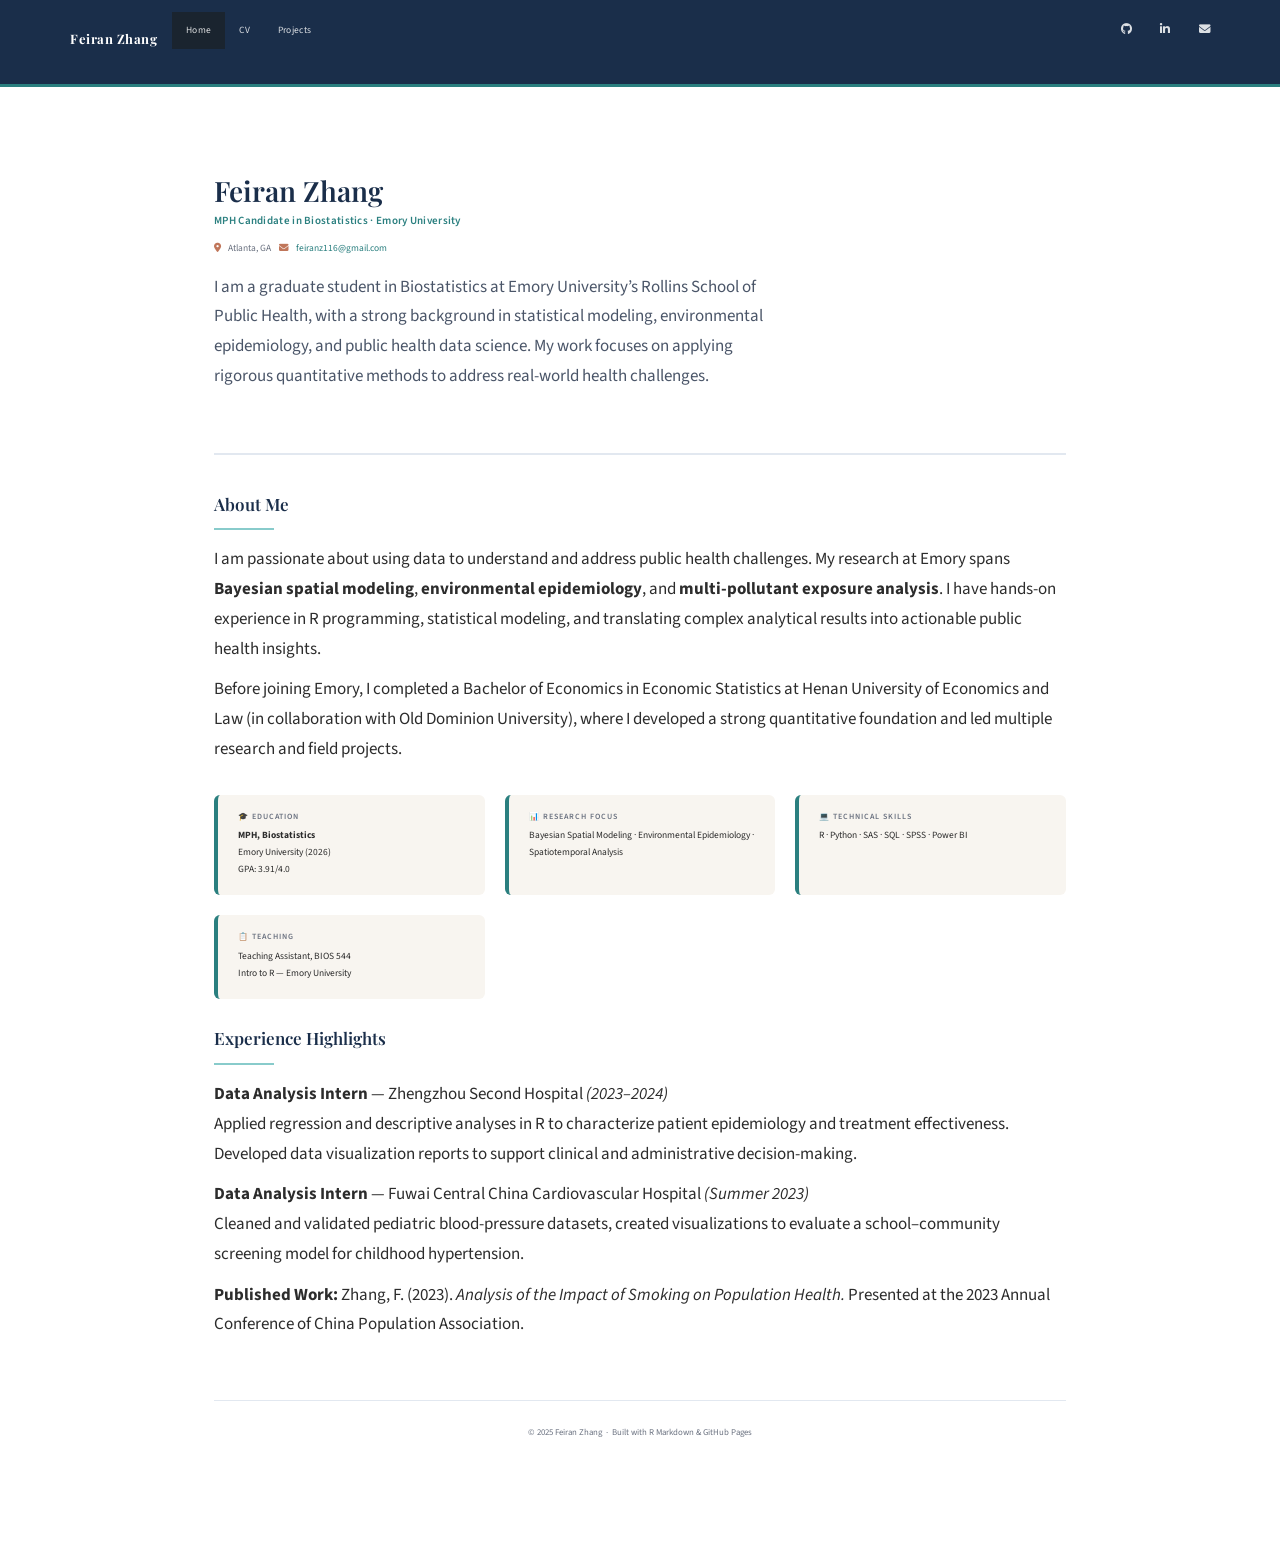
==== commit 7cabdce2: "Fix hero section rendering" ====
--- a/docs/index.html
+++ b/docs/index.html
@@ -277,17 +277,24 @@
 
 <div class="hero-section">
 <div class="hero-text">
-<pre><code>&lt;h1&gt;Feiran Zhang&lt;/h1&gt;
-&lt;div class=&quot;hero-subtitle&quot;&gt;MPH Candidate in Biostatistics &amp;middot; Emory University&lt;/div&gt;
-&lt;div class=&quot;hero-location&quot;&gt;
-  &lt;i class=&quot;fa fa-map-marker&quot;&gt;&lt;/i&gt; Atlanta, GA &amp;nbsp;&amp;nbsp;
-  &lt;i class=&quot;fa fa-envelope&quot;&gt;&lt;/i&gt; feiranz116@gmail.com
-&lt;/div&gt;
-&lt;p style=&quot;max-width:560px; color:#4a5568; margin-top:10px;&quot;&gt;
-  I am a graduate student in Biostatistics at Emory University&#39;s Rollins School of Public Health, 
-  with a strong background in statistical modeling, environmental epidemiology, and public health data science. 
-  My work focuses on applying rigorous quantitative methods to address real-world health challenges.
-&lt;/p&gt;</code></pre>
+<h1>
+Feiran Zhang
+</h1>
+<div class="hero-subtitle">
+MPH Candidate in Biostatistics · Emory University
+</div>
+<div class="hero-location">
+<i class="fa fa-map-marker"></i> Atlanta, GA   
+<i class="fa fa-envelope"></i> <a href="mailto:feiranz116@gmail.com"
+class="email">feiranz116@gmail.com</a>
+</div>
+<p style="max-width:560px; color:#4a5568; margin-top:10px;">
+I am a graduate student in Biostatistics at Emory University’s Rollins
+School of Public Health, with a strong background in statistical
+modeling, environmental epidemiology, and public health data science. My
+work focuses on applying rigorous quantitative methods to address
+real-world health challenges.
+</p>
 </div>
 </div>
 <div id="about-me" class="section level2">
@@ -305,20 +312,38 @@
 foundation and led multiple research and field projects.</p>
 <div class="info-grid">
 <div class="info-card">
-<pre><code>&lt;h4&gt;&amp;#127891; Education&lt;/h4&gt;
-&lt;p&gt;&lt;strong&gt;MPH, Biostatistics&lt;/strong&gt;&lt;br&gt;Emory University (2026)&lt;br&gt;GPA: 3.91/4.0&lt;/p&gt;</code></pre>
+<h4>
+🎓 Education
+</h4>
+<p>
+<strong>MPH, Biostatistics</strong><br>Emory University (2026)<br>GPA:
+3.91/4.0
+</p>
 </div>
 <div class="info-card">
-<pre><code>&lt;h4&gt;&amp;#128202; Research Focus&lt;/h4&gt;
-&lt;p&gt;Bayesian Spatial Modeling &amp;middot; Environmental Epidemiology &amp;middot; Spatiotemporal Analysis&lt;/p&gt;</code></pre>
+<h4>
+📊 Research Focus
+</h4>
+<p>
+Bayesian Spatial Modeling · Environmental Epidemiology · Spatiotemporal
+Analysis
+</p>
 </div>
 <div class="info-card">
-<pre><code>&lt;h4&gt;&amp;#128187; Technical Skills&lt;/h4&gt;
-&lt;p&gt;R &amp;middot; Python &amp;middot; SAS &amp;middot; SQL &amp;middot; SPSS &amp;middot; Power BI&lt;/p&gt;</code></pre>
+<h4>
+💻 Technical Skills
+</h4>
+<p>
+R · Python · SAS · SQL · SPSS · Power BI
+</p>
 </div>
 <div class="info-card">
-<pre><code>&lt;h4&gt;&amp;#128203; Teaching&lt;/h4&gt;
-&lt;p&gt;Teaching Assistant, BIOS 544&lt;br&gt;Intro to R &amp;mdash; Emory University&lt;/p&gt;</code></pre>
+<h4>
+📋 Teaching
+</h4>
+<p>
+Teaching Assistant, BIOS 544<br>Intro to R — Emory University
+</p>
 </div>
 </div>
 </div>
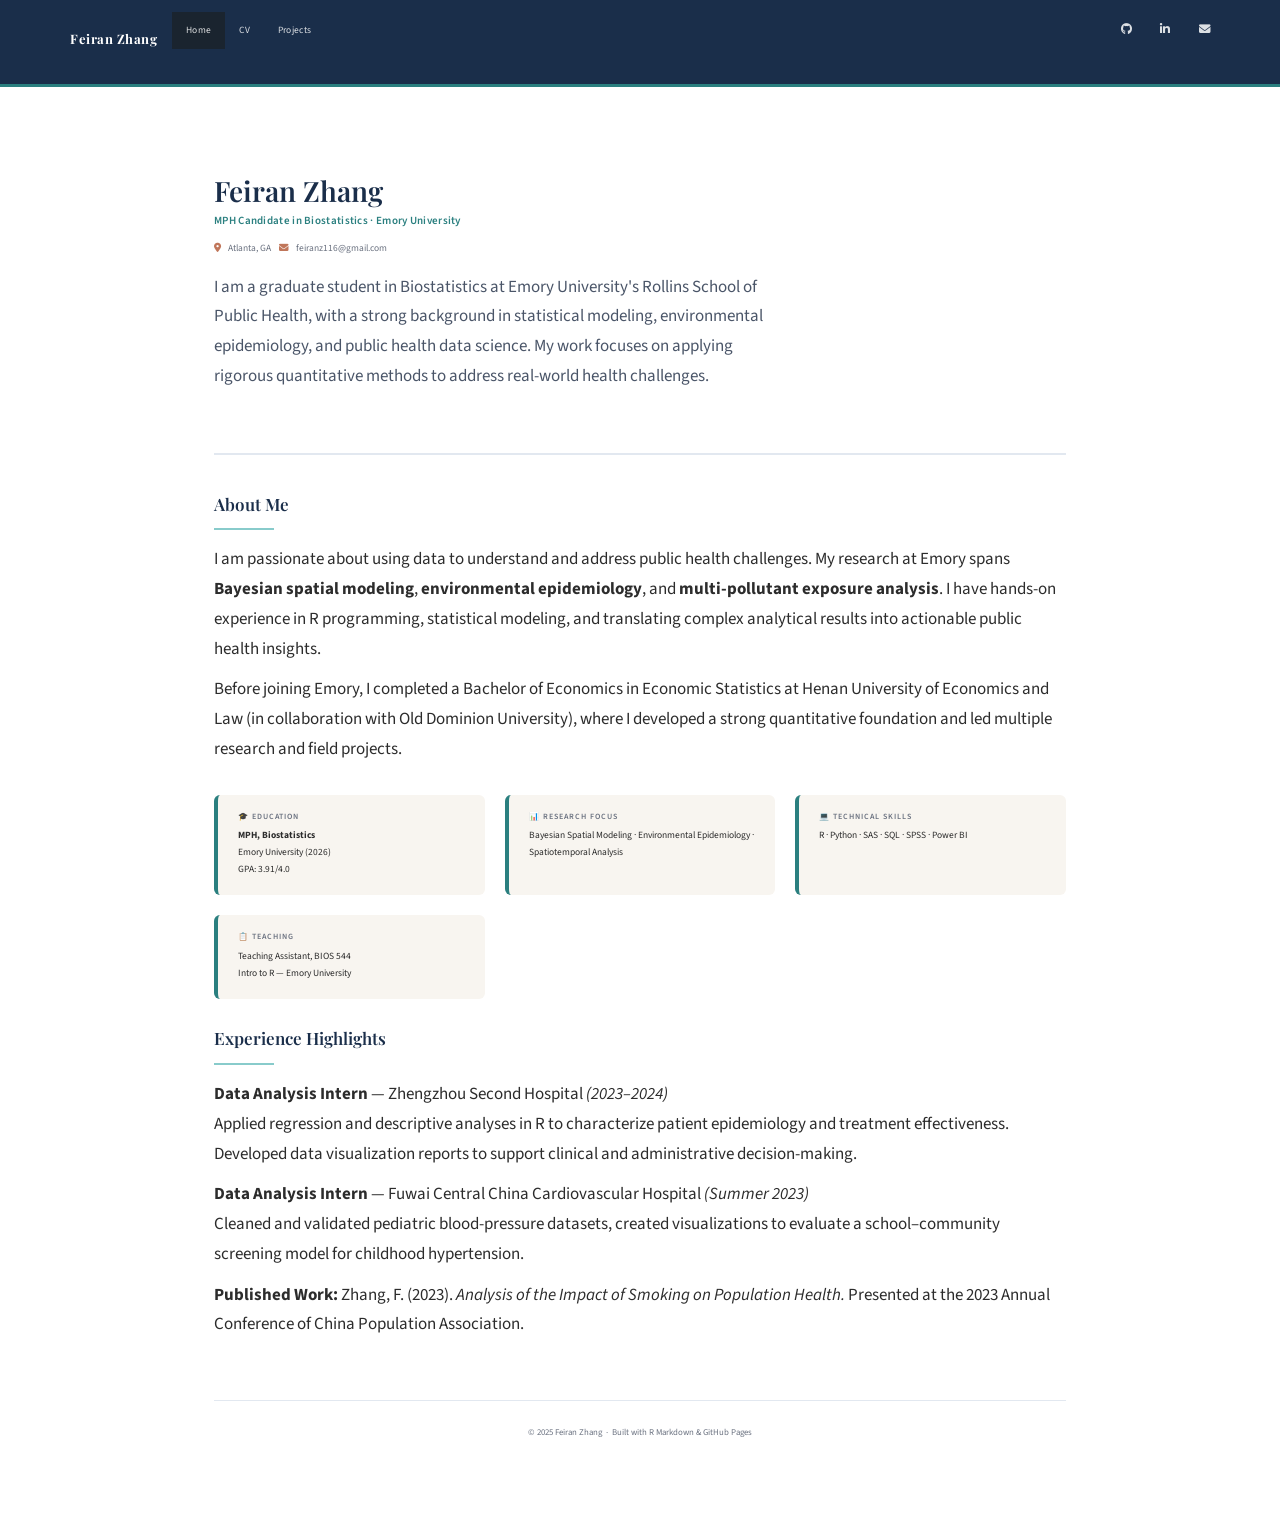
==== commit 39e0223c: "Fix HTML rendering" ====
--- a/docs/index.html
+++ b/docs/index.html
@@ -276,26 +276,19 @@
 
 
 <div class="hero-section">
-<div class="hero-text">
-<h1>
-Feiran Zhang
-</h1>
-<div class="hero-subtitle">
-MPH Candidate in Biostatistics · Emory University
-</div>
-<div class="hero-location">
-<i class="fa fa-map-marker"></i> Atlanta, GA   
-<i class="fa fa-envelope"></i> <a href="mailto:feiranz116@gmail.com"
-class="email">feiranz116@gmail.com</a>
-</div>
-<p style="max-width:560px; color:#4a5568; margin-top:10px;">
-I am a graduate student in Biostatistics at Emory University’s Rollins
-School of Public Health, with a strong background in statistical
-modeling, environmental epidemiology, and public health data science. My
-work focuses on applying rigorous quantitative methods to address
-real-world health challenges.
-</p>
-</div>
+  <div class="hero-text">
+    <h1>Feiran Zhang</h1>
+    <div class="hero-subtitle">MPH Candidate in Biostatistics &middot; Emory University</div>
+    <div class="hero-location">
+      <i class="fa fa-map-marker"></i> Atlanta, GA &nbsp;&nbsp;
+      <i class="fa fa-envelope"></i> feiranz116@gmail.com
+    </div>
+    <p style="max-width:560px; color:#4a5568; margin-top:10px;">
+      I am a graduate student in Biostatistics at Emory University's Rollins School of Public Health,
+      with a strong background in statistical modeling, environmental epidemiology, and public health data science.
+      My work focuses on applying rigorous quantitative methods to address real-world health challenges.
+    </p>
+  </div>
 </div>
 <div id="about-me" class="section level2">
 <h2>About Me</h2>
@@ -311,40 +304,22 @@
 with Old Dominion University), where I developed a strong quantitative
 foundation and led multiple research and field projects.</p>
 <div class="info-grid">
-<div class="info-card">
-<h4>
-🎓 Education
-</h4>
-<p>
-<strong>MPH, Biostatistics</strong><br>Emory University (2026)<br>GPA:
-3.91/4.0
-</p>
-</div>
-<div class="info-card">
-<h4>
-📊 Research Focus
-</h4>
-<p>
-Bayesian Spatial Modeling · Environmental Epidemiology · Spatiotemporal
-Analysis
-</p>
-</div>
-<div class="info-card">
-<h4>
-💻 Technical Skills
-</h4>
-<p>
-R · Python · SAS · SQL · SPSS · Power BI
-</p>
-</div>
-<div class="info-card">
-<h4>
-📋 Teaching
-</h4>
-<p>
-Teaching Assistant, BIOS 544<br>Intro to R — Emory University
-</p>
-</div>
+  <div class="info-card">
+    <h4>🎓 Education</h4>
+    <p><strong>MPH, Biostatistics</strong><br>Emory University (2026)<br>GPA: 3.91/4.0</p>
+  </div>
+  <div class="info-card">
+    <h4>📊 Research Focus</h4>
+    <p>Bayesian Spatial Modeling &middot; Environmental Epidemiology &middot; Spatiotemporal Analysis</p>
+  </div>
+  <div class="info-card">
+    <h4>💻 Technical Skills</h4>
+    <p>R &middot; Python &middot; SAS &middot; SQL &middot; SPSS &middot; Power BI</p>
+  </div>
+  <div class="info-card">
+    <h4>📋 Teaching</h4>
+    <p>Teaching Assistant, BIOS 544<br>Intro to R &mdash; Emory University</p>
+  </div>
 </div>
 </div>
 <div id="experience-highlights" class="section level2">
@@ -364,7 +339,7 @@
 the Impact of Smoking on Population Health.</em> Presented at the 2023
 Annual Conference of China Population Association.</p>
 <div class="footer-section">
-<p>© 2025 Feiran Zhang  ·  Built with R Markdown &amp; GitHub Pages</p>
+  &copy; 2025 Feiran Zhang &nbsp;&middot;&nbsp; Built with R Markdown &amp; GitHub Pages
 </div>
 </div>
 
